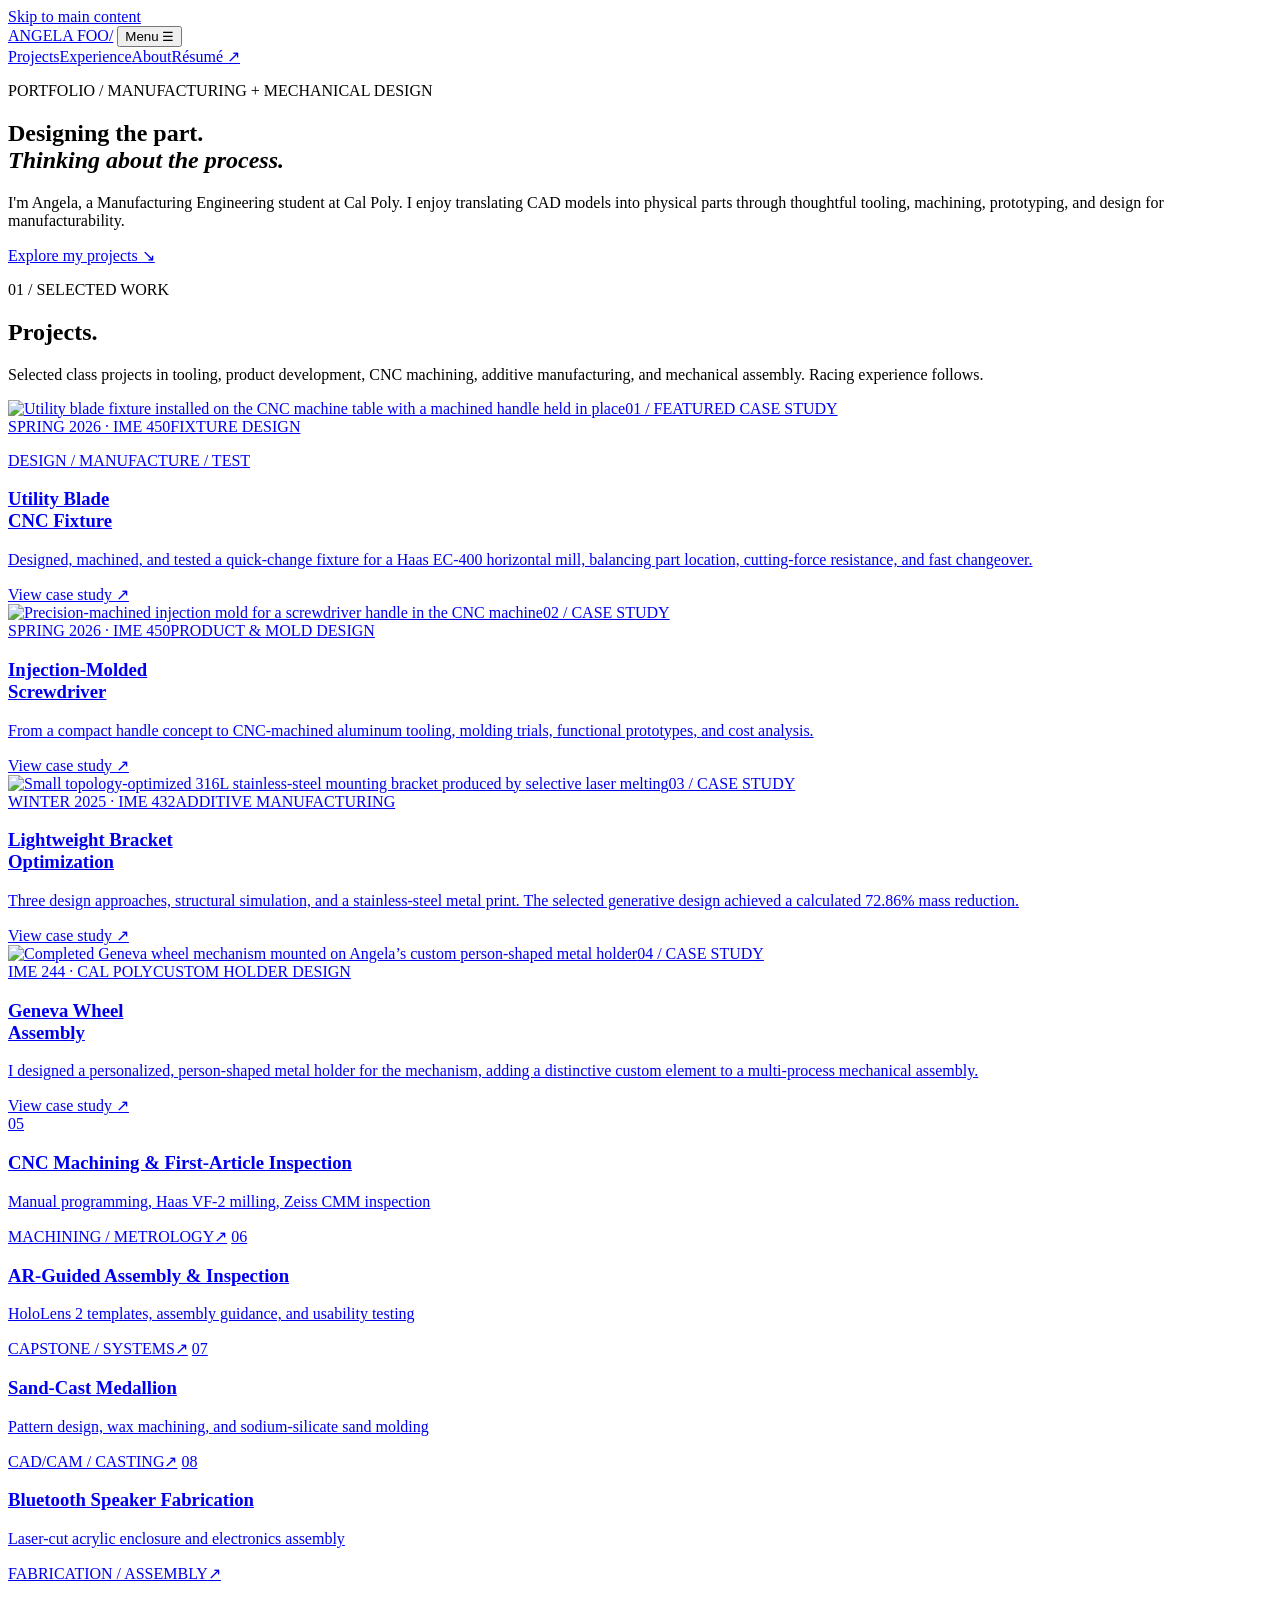
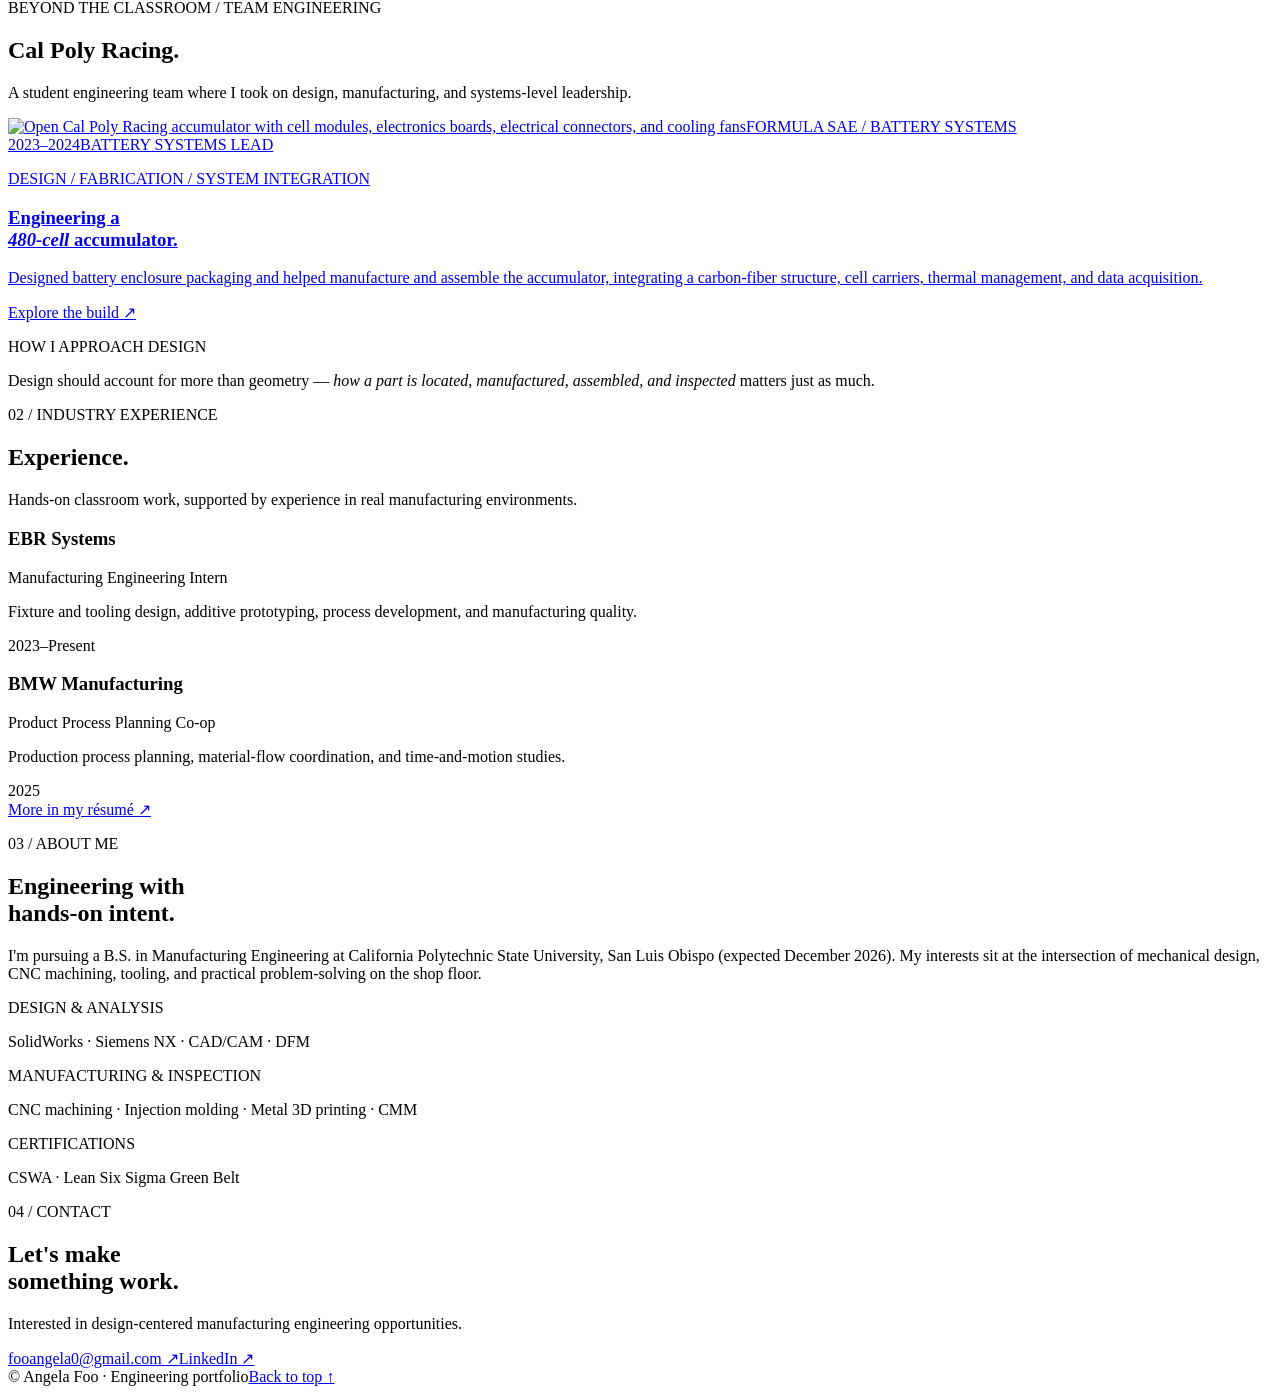
==== index.html @ 3e69c984 "Add files via upload" ====
<!doctype html>
<html lang="en">
<head>
  <meta charset="utf-8"><meta name="viewport" content="width=device-width,initial-scale=1">
  <meta name="theme-color" content="#fafaf8"><meta name="description" content="Angela Foo — manufacturing engineer with a focus on mechanical design, CNC machining, tooling, and design for manufacturability. Selected academic engineering projects.">
  <title>Angela Foo — Manufacturing & Design Engineering</title>
  <link rel="stylesheet" href="styles.css"><script src="script.js" defer></script>
</head>
<body id="top">
<a class="skip-link" href="#main">Skip to main content</a>
<header class="site-header"><div class="shell navigation">
  <a class="logo" href="index.html">ANGELA FOO<span class="logo-mark">/</span></a>
  <button class="menu-toggle" type="button" aria-controls="site-nav" aria-expanded="false">Menu <span aria-hidden="true">☰</span></button>
  <nav class="site-nav" id="site-nav" aria-label="Main navigation"><a href="#projects">Projects</a><a href="#experience">Experience</a><a href="#about">About</a><a class="nav-resume" href="assets/Angela_Foo_Resume.pdf" target="_blank" rel="noopener">Résumé <span aria-hidden="true">↗</span></a></nav>
</div></header>
<main id="main">
<section class="hero shell">
 <p class="eyebrow"><span class="eyebrow-line"></span> PORTFOLIO / MANUFACTURING + MECHANICAL DESIGN</p>
 <h1>Designing the part.<br><em>Thinking about the process.</em></h1>
 <div class="hero-bottom"><p>I'm Angela, a Manufacturing Engineering student at Cal Poly. I enjoy translating CAD models into physical parts through thoughtful tooling, machining, prototyping, and design for manufacturability.</p><a class="text-link" href="#projects">Explore my projects <span aria-hidden="true">↘</span></a></div>
</section>
<section class="projects-section" id="projects">
 <div class="shell">
  <div class="section-bar"><div><p class="eyebrow">01 / SELECTED WORK</p><h2>Projects<span class="accent-dot">.</span></h2></div><p class="section-subtitle">Selected class projects in tooling, product development, CNC machining, additive manufacturing, and mechanical assembly. Racing experience follows.</p></div>
  <a class="featured-project" href="fixture.html" aria-label="Read case study: Utility Blade CNC Fixture">
   <div class="featured-media"><img class="fixture-cover-photo" src="assets/fixture-cnc-machine.webp" alt="Utility blade fixture installed on the CNC machine table with a machined handle held in place" fetchpriority="high"><span class="photo-stamp">01 / FEATURED CASE STUDY</span></div>
   <div class="featured-copy"><div class="featured-top"><span>SPRING 2026 · IME 450</span><span>FIXTURE DESIGN</span></div><div class="featured-main"><p class="label-small">DESIGN / MANUFACTURE / TEST</p><h3>Utility Blade<br>CNC Fixture</h3><p>Designed, machined, and tested a quick-change fixture for a Haas EC-400 horizontal mill, balancing part location, cutting-force resistance, and fast changeover.</p><span class="project-cta">View case study <span aria-hidden="true">↗</span></span></div></div>
  </a>
  <a class="second-feature" href="injection.html" aria-label="Read case study: Injection-Molded Screwdriver">
    <div class="second-feature-media"><img src="assets/mold-in-cnc.webp" alt="Precision-machined injection mold for a screwdriver handle in the CNC machine" loading="lazy"><span class="photo-stamp">02 / CASE STUDY</span></div>
    <div class="second-feature-copy"><div class="featured-top"><span>SPRING 2026 · IME 450</span><span>PRODUCT &amp; MOLD DESIGN</span></div><div><h3>Injection-Molded<br>Screwdriver</h3><p>From a compact handle concept to CNC-machined aluminum tooling, molding trials, functional prototypes, and cost analysis.</p><span class="project-cta">View case study <span aria-hidden="true">↗</span></span></div></div>
  </a>
  <a class="second-feature third-feature" href="bracket.html" aria-label="Read case study: Lightweight Metal Bracket Optimization">
    <div class="second-feature-media"><img src="assets/bracket-printed-bracket.webp" alt="Small topology-optimized 316L stainless-steel mounting bracket produced by selective laser melting" loading="lazy"><span class="photo-stamp">03 / CASE STUDY</span></div>
    <div class="second-feature-copy"><div class="featured-top"><span>WINTER 2025 · IME 432</span><span>ADDITIVE MANUFACTURING</span></div><div><h3>Lightweight Bracket<br>Optimization</h3><p>Three design approaches, structural simulation, and a stainless-steel metal print. The selected generative design achieved a calculated 72.86% mass reduction.</p><span class="project-cta">View case study <span aria-hidden="true">↗</span></span></div></div>
  </a>
  <a class="second-feature fourth-feature" href="geneva.html" aria-label="Read case study: Geneva Wheel Mechanical Assembly">
    <div class="second-feature-media"><img src="assets/geneva-assembled.webp" alt="Completed Geneva wheel mechanism mounted on Angela’s custom person-shaped metal holder" loading="lazy"><span class="photo-stamp">04 / CASE STUDY</span></div>
    <div class="second-feature-copy"><div class="featured-top"><span>IME 244 · CAL POLY</span><span>CUSTOM HOLDER DESIGN</span></div><div><h3>Geneva Wheel<br>Assembly</h3><p>I designed a personalized, person-shaped metal holder for the mechanism, adding a distinctive custom element to a multi-process mechanical assembly.</p><span class="project-cta">View case study <span aria-hidden="true">↗</span></span></div></div>
  </a>
  <div class="projects-list" aria-label="Additional academic projects">
   <a class="project-row" href="project.html?project=cnc-metrology"><span class="project-number">05</span><div class="project-row-title"><h3>CNC Machining & First-Article Inspection</h3><p>Manual programming, Haas VF-2 milling, Zeiss CMM inspection</p></div><span class="project-category">MACHINING / METROLOGY</span><span class="row-arrow" aria-hidden="true">↗</span></a>
   <a class="project-row" href="project.html?project=ar-capstone"><span class="project-number">06</span><div class="project-row-title"><h3>AR-Guided Assembly & Inspection</h3><p>HoloLens 2 templates, assembly guidance, and usability testing</p></div><span class="project-category">CAPSTONE / SYSTEMS</span><span class="row-arrow" aria-hidden="true">↗</span></a>
   <a class="project-row" href="project.html?project=sand-casting"><span class="project-number">07</span><div class="project-row-title"><h3>Sand-Cast Medallion</h3><p>Pattern design, wax machining, and sodium-silicate sand molding</p></div><span class="project-category">CAD/CAM / CASTING</span><span class="row-arrow" aria-hidden="true">↗</span></a>
   <a class="project-row" href="project.html?project=bluetooth-speaker"><span class="project-number">08</span><div class="project-row-title"><h3>Bluetooth Speaker Fabrication</h3><p>Laser-cut acrylic enclosure and electronics assembly</p></div><span class="project-category">FABRICATION / ASSEMBLY</span><span class="row-arrow" aria-hidden="true">↗</span></a>
  </div>
 </div>
</section>
<section class="racing-feature" id="racing" aria-labelledby="racing-feature-heading">
 <div class="shell">
  <div class="section-bar racing-feature-bar"><div><p class="eyebrow">BEYOND THE CLASSROOM / TEAM ENGINEERING</p><h2 id="racing-feature-heading">Cal Poly Racing<span class="accent-dot">.</span></h2></div><p class="section-subtitle">A student engineering team where I took on design, manufacturing, and systems-level leadership.</p></div>
  <a class="racing-feature-link" href="racing.html" aria-label="Read about Cal Poly Racing battery systems engineering">
   <div class="racing-feature-media"><img src="assets/racing-accumulator-overview.webp" alt="Open Cal Poly Racing accumulator with cell modules, electronics boards, electrical connectors, and cooling fans" loading="lazy"><span class="photo-stamp">FORMULA SAE / BATTERY SYSTEMS</span></div>
   <div class="racing-feature-copy"><div class="featured-top"><span>2023–2024</span><span>BATTERY SYSTEMS LEAD</span></div><div><p class="label-small">DESIGN / FABRICATION / SYSTEM INTEGRATION</p><h3>Engineering a<br><em>480-cell</em> accumulator.</h3><p>Designed battery enclosure packaging and helped manufacture and assemble the accumulator, integrating a carbon-fiber structure, cell carriers, thermal management, and data acquisition.</p><span class="project-cta">Explore the build <span aria-hidden="true">↗</span></span></div></div>
  </a>
 </div>
</section>
<section class="process-band"><div class="shell process-band-inner"><p class="eyebrow">HOW I APPROACH DESIGN</p><p>Design should account for more than geometry — <em>how a part is located, manufactured, assembled, and inspected</em> matters just as much.</p></div></section>
<section class="experience-section shell" id="experience">
 <div class="section-bar"><div><p class="eyebrow">02 / INDUSTRY EXPERIENCE</p><h2>Experience<span class="accent-dot">.</span></h2></div><p class="section-subtitle">Hands-on classroom work, supported by experience in real manufacturing environments.</p></div>
 <div class="experience-rows"><div class="experience-row"><div><h3>EBR Systems</h3><span>Manufacturing Engineering Intern</span></div><p>Fixture and tooling design, additive prototyping, process development, and manufacturing quality.</p><span class="experience-date">2023–Present</span></div><div class="experience-row"><div><h3>BMW Manufacturing</h3><span>Product Process Planning Co-op</span></div><p>Production process planning, material-flow coordination, and time-and-motion studies.</p><span class="experience-date">2025</span></div></div>
 <a href="assets/Angela_Foo_Resume.pdf" target="_blank" rel="noopener" class="text-link smaller">More in my résumé <span aria-hidden="true">↗</span></a>
</section>
<section class="about-section" id="about"><div class="shell about-grid"><div><p class="eyebrow">03 / ABOUT ME</p><h2>Engineering with<br>hands-on intent<span class="accent-dot">.</span></h2></div><div class="about-copy"><p>I'm pursuing a B.S. in Manufacturing Engineering at California Polytechnic State University, San Luis Obispo (expected December 2026). My interests sit at the intersection of mechanical design, CNC machining, tooling, and practical problem-solving on the shop floor.</p><div class="about-meta"><div><span>DESIGN & ANALYSIS</span><p>SolidWorks · Siemens NX · CAD/CAM · DFM</p></div><div><span>MANUFACTURING & INSPECTION</span><p>CNC machining · Injection molding · Metal 3D printing · CMM</p></div><div><span>CERTIFICATIONS</span><p>CSWA · Lean Six Sigma Green Belt</p></div></div></div></div></section>
<section class="contact-section shell" id="contact"><p class="eyebrow">04 / CONTACT</p><div class="contact-layout"><h2>Let's make<br>something work.</h2><div><p>Interested in design-centered manufacturing engineering opportunities.</p><a href="mailto:fooangela0@gmail.com" class="contact-link">fooangela0@gmail.com <span>↗</span></a><a href="https://www.linkedin.com/in/angiefoo/" target="_blank" rel="noopener noreferrer" class="social-link">LinkedIn ↗</a></div></div></section>
</main>
<footer class="site-footer"><div class="shell footer-flex"><span>© Angela Foo · Engineering portfolio</span><a href="#top">Back to top ↑</a></div></footer>
</body></html>
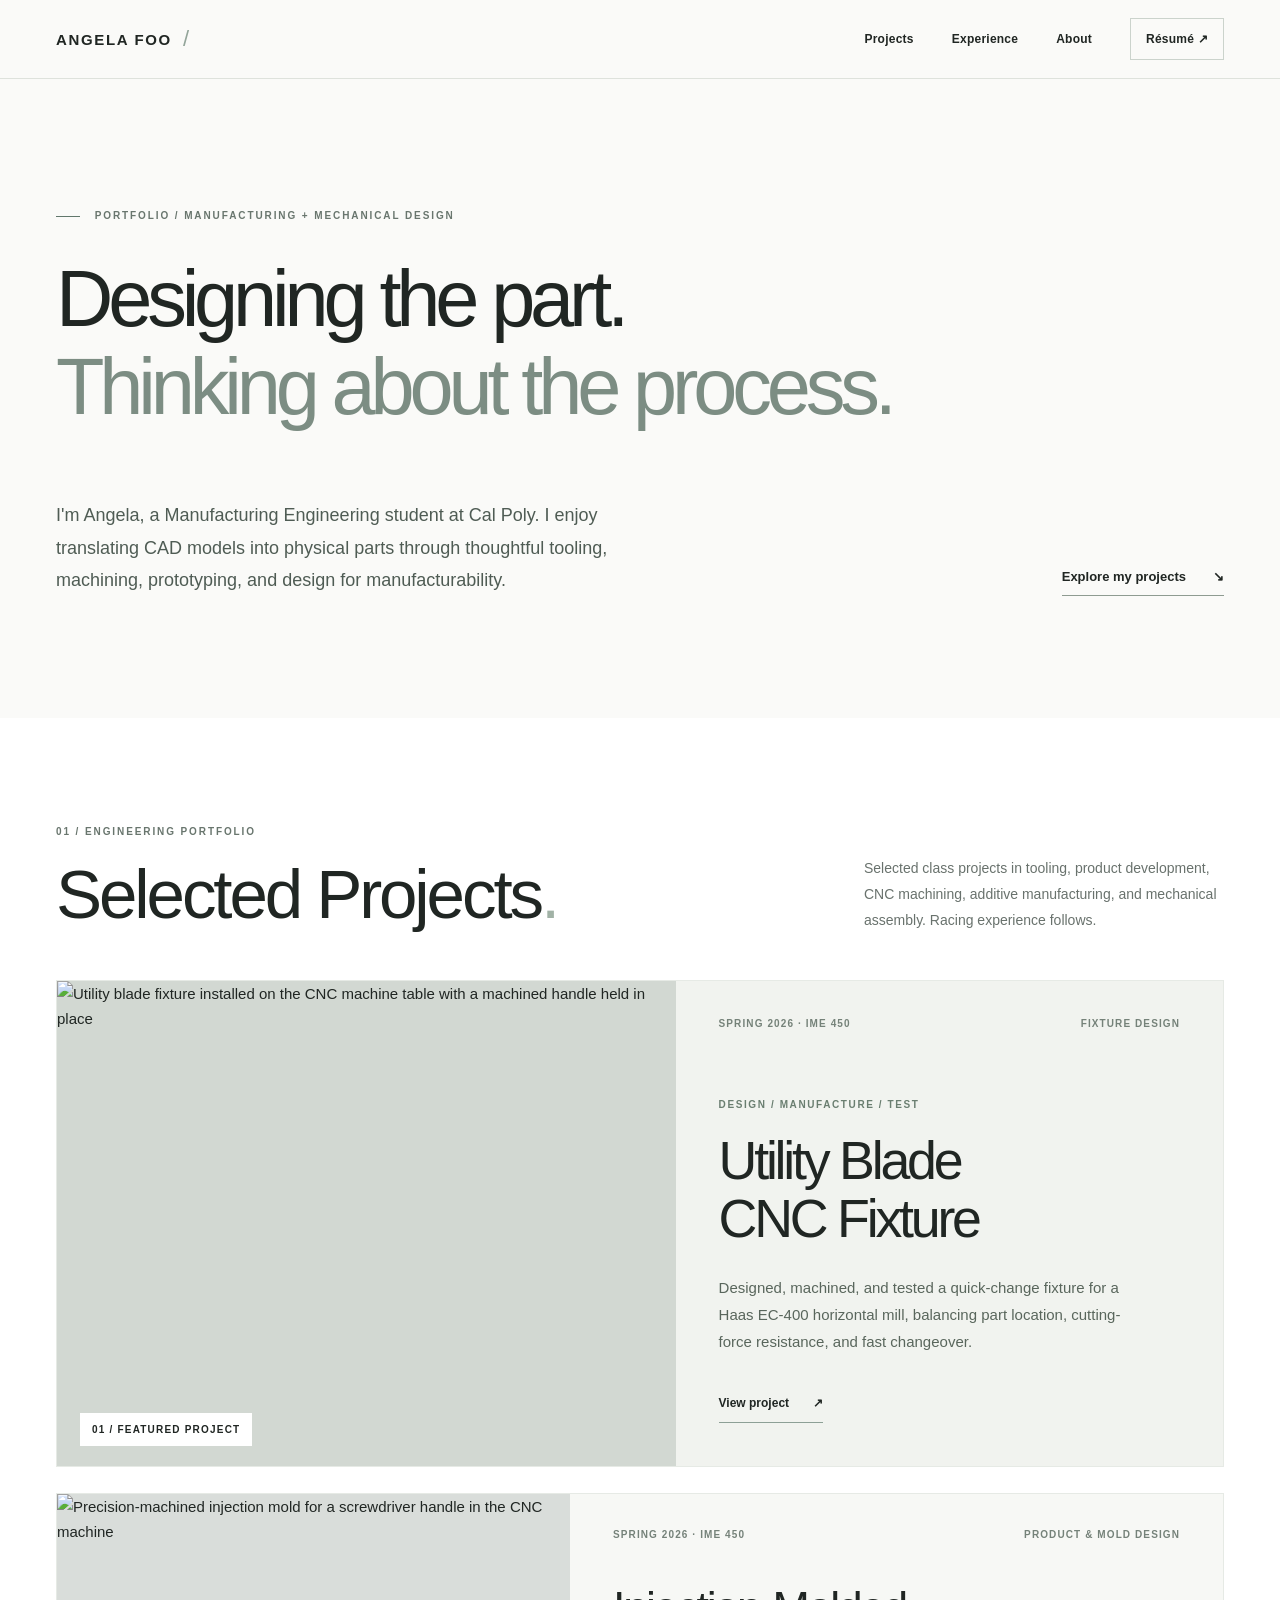
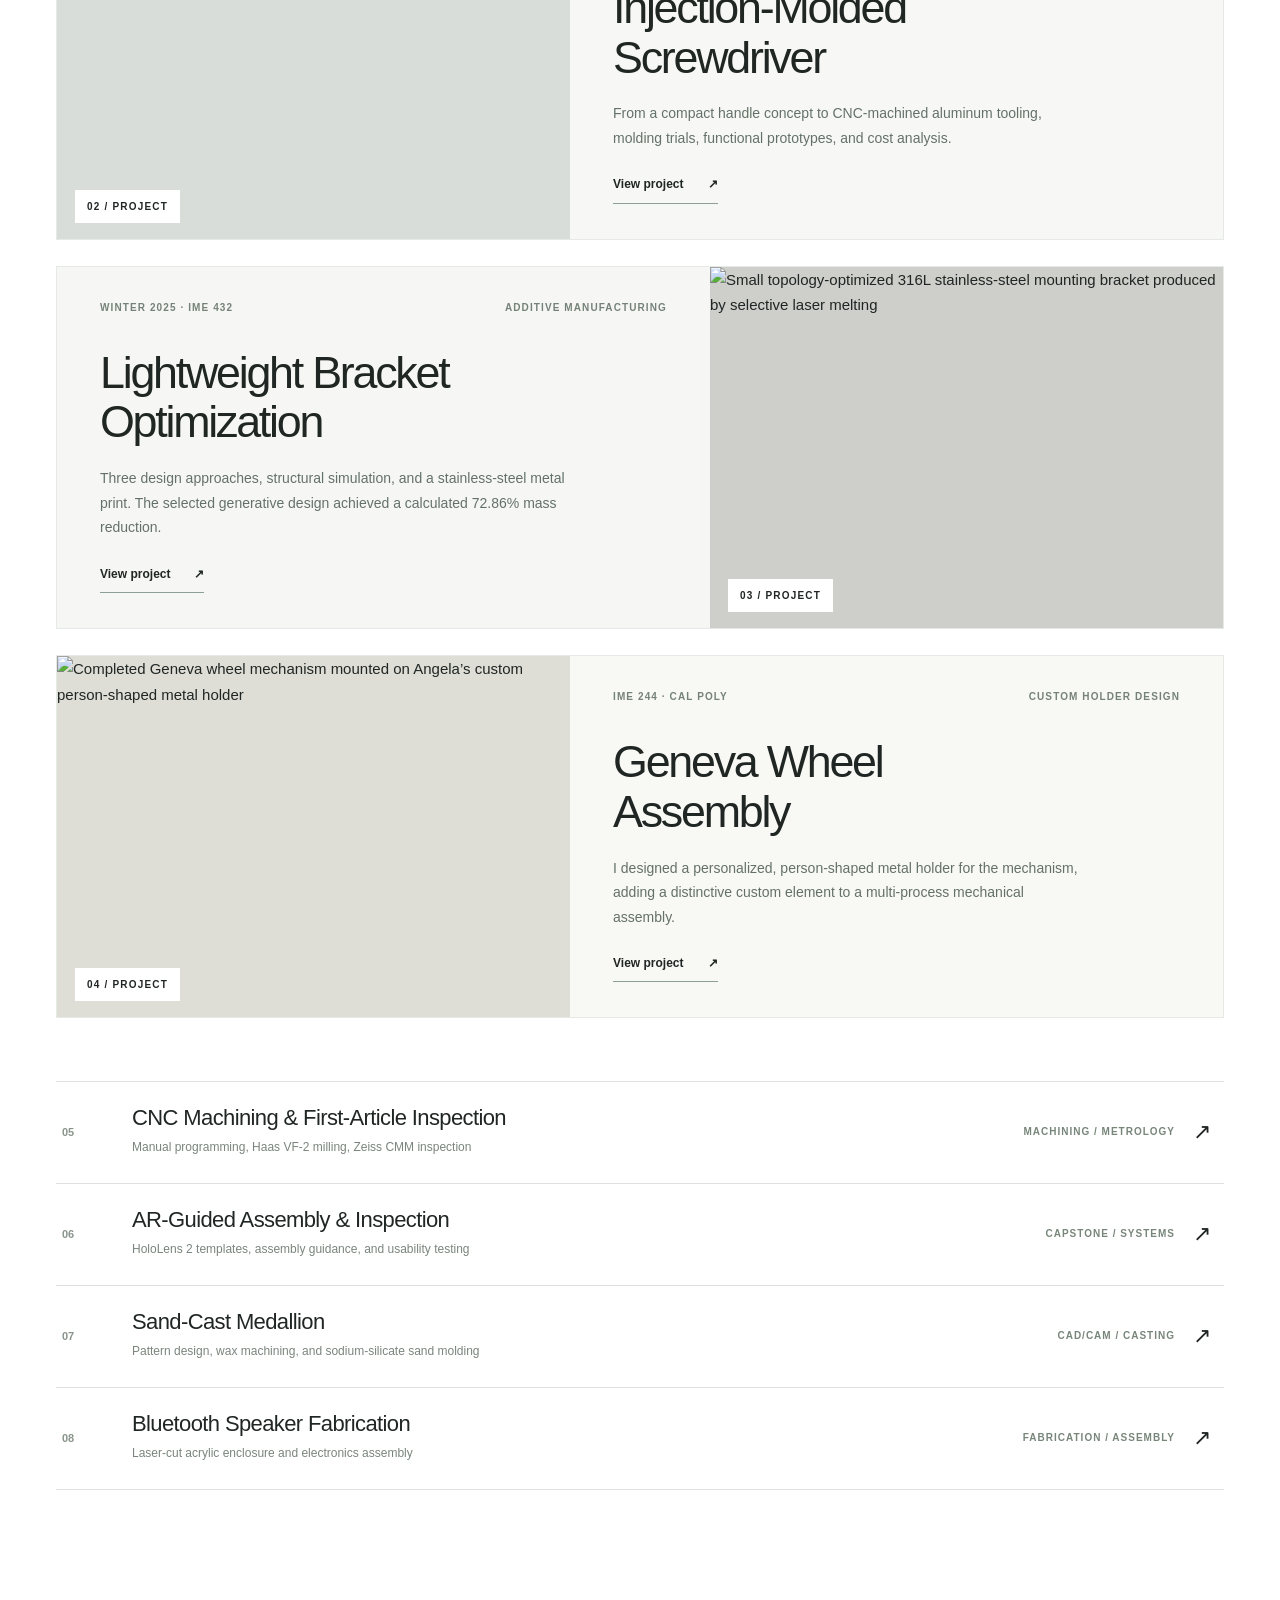
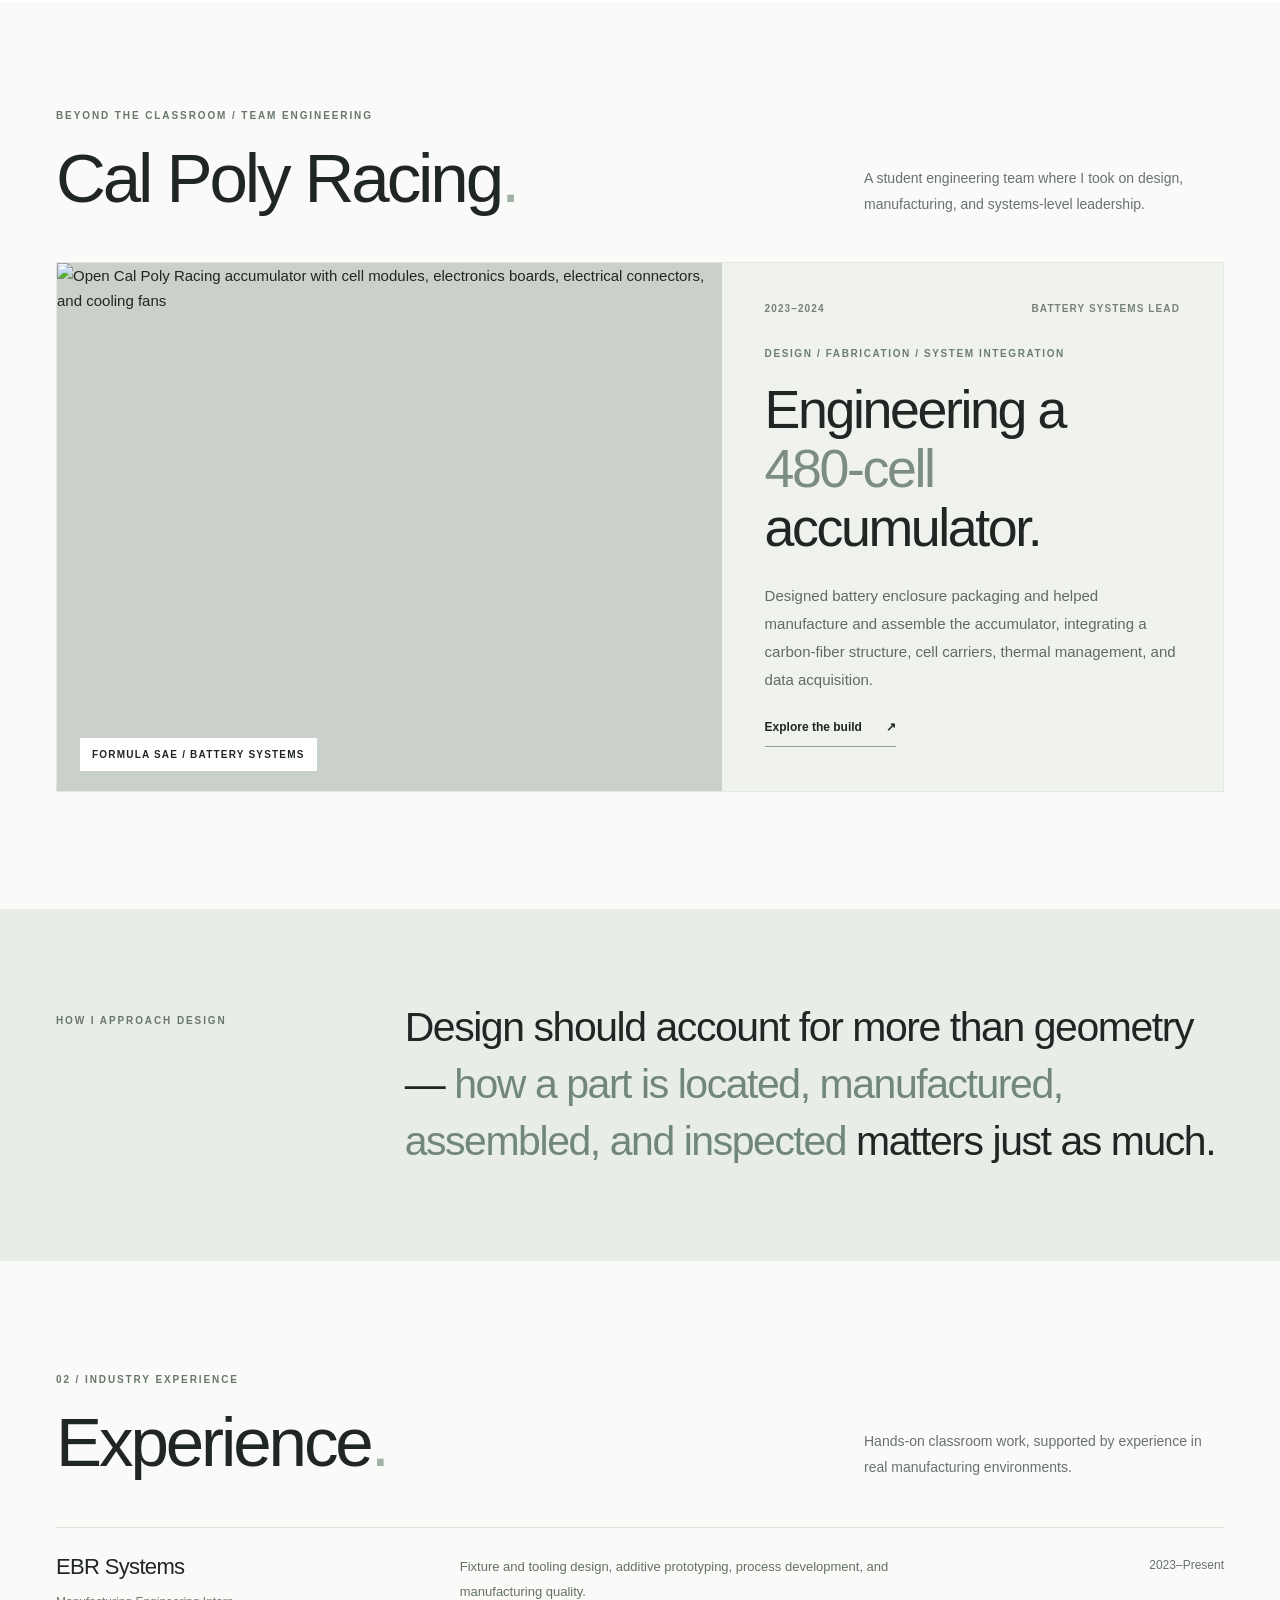
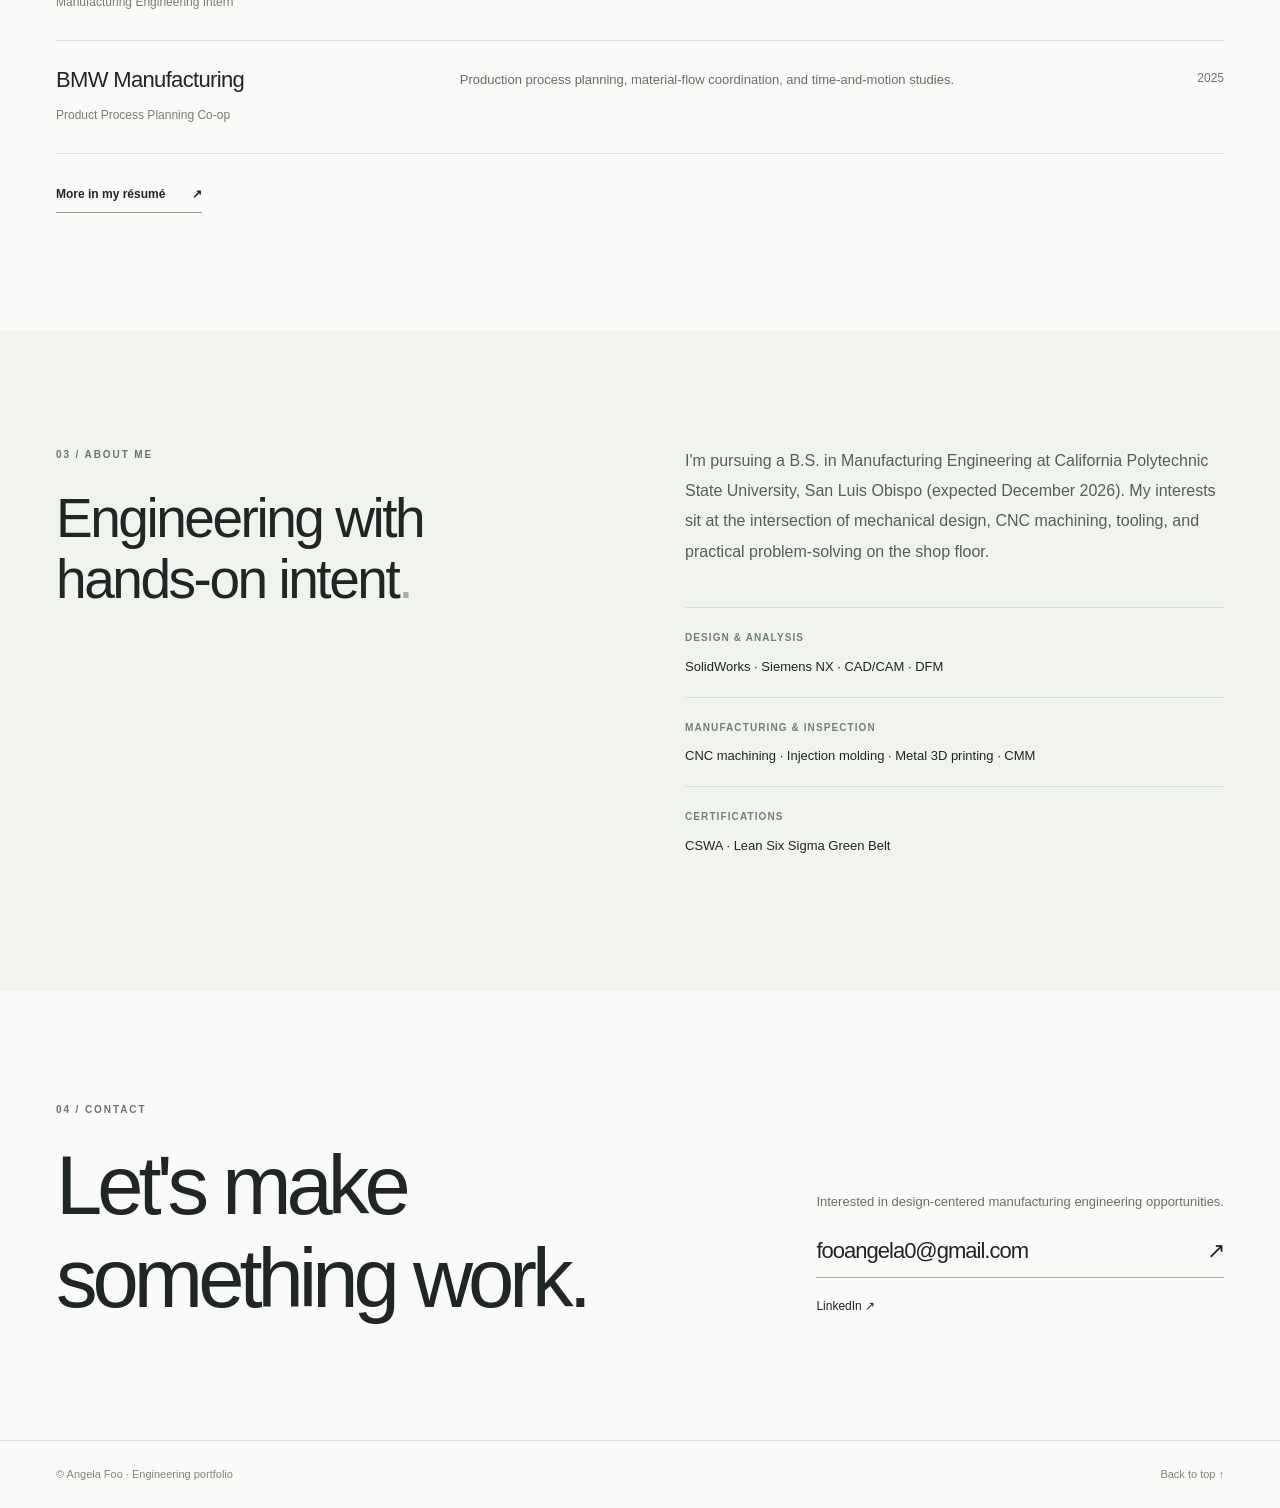
==== commit 25e24c45: "Add files via upload" ====
--- a/index.html
+++ b/index.html
@@ -21,22 +21,22 @@
 </section>
 <section class="projects-section" id="projects">
  <div class="shell">
-  <div class="section-bar"><div><p class="eyebrow">01 / SELECTED WORK</p><h2>Projects<span class="accent-dot">.</span></h2></div><p class="section-subtitle">Selected class projects in tooling, product development, CNC machining, additive manufacturing, and mechanical assembly. Racing experience follows.</p></div>
-  <a class="featured-project" href="fixture.html" aria-label="Read case study: Utility Blade CNC Fixture">
-   <div class="featured-media"><img class="fixture-cover-photo" src="assets/fixture-cnc-machine.webp" alt="Utility blade fixture installed on the CNC machine table with a machined handle held in place" fetchpriority="high"><span class="photo-stamp">01 / FEATURED CASE STUDY</span></div>
-   <div class="featured-copy"><div class="featured-top"><span>SPRING 2026 · IME 450</span><span>FIXTURE DESIGN</span></div><div class="featured-main"><p class="label-small">DESIGN / MANUFACTURE / TEST</p><h3>Utility Blade<br>CNC Fixture</h3><p>Designed, machined, and tested a quick-change fixture for a Haas EC-400 horizontal mill, balancing part location, cutting-force resistance, and fast changeover.</p><span class="project-cta">View case study <span aria-hidden="true">↗</span></span></div></div>
+  <div class="section-bar"><div><p class="eyebrow">01 / ENGINEERING PORTFOLIO</p><h2>Selected Projects<span class="accent-dot">.</span></h2></div><p class="section-subtitle">Selected class projects in tooling, product development, CNC machining, additive manufacturing, and mechanical assembly. Racing experience follows.</p></div>
+  <a class="featured-project" href="fixture.html" aria-label="View project: Utility Blade CNC Fixture">
+   <div class="featured-media"><img class="fixture-cover-photo" src="assets/fixture-cnc-machine.webp" alt="Utility blade fixture installed on the CNC machine table with a machined handle held in place" fetchpriority="high"><span class="photo-stamp">01 / FEATURED PROJECT</span></div>
+   <div class="featured-copy"><div class="featured-top"><span>SPRING 2026 · IME 450</span><span>FIXTURE DESIGN</span></div><div class="featured-main"><p class="label-small">DESIGN / MANUFACTURE / TEST</p><h3>Utility Blade<br>CNC Fixture</h3><p>Designed, machined, and tested a quick-change fixture for a Haas EC-400 horizontal mill, balancing part location, cutting-force resistance, and fast changeover.</p><span class="project-cta">View project <span aria-hidden="true">↗</span></span></div></div>
   </a>
-  <a class="second-feature" href="injection.html" aria-label="Read case study: Injection-Molded Screwdriver">
-    <div class="second-feature-media"><img src="assets/mold-in-cnc.webp" alt="Precision-machined injection mold for a screwdriver handle in the CNC machine" loading="lazy"><span class="photo-stamp">02 / CASE STUDY</span></div>
-    <div class="second-feature-copy"><div class="featured-top"><span>SPRING 2026 · IME 450</span><span>PRODUCT &amp; MOLD DESIGN</span></div><div><h3>Injection-Molded<br>Screwdriver</h3><p>From a compact handle concept to CNC-machined aluminum tooling, molding trials, functional prototypes, and cost analysis.</p><span class="project-cta">View case study <span aria-hidden="true">↗</span></span></div></div>
+  <a class="second-feature" href="injection.html" aria-label="View project: Injection-Molded Screwdriver">
+    <div class="second-feature-media"><img src="assets/mold-in-cnc.webp" alt="Precision-machined injection mold for a screwdriver handle in the CNC machine" loading="lazy"><span class="photo-stamp">02 / PROJECT</span></div>
+    <div class="second-feature-copy"><div class="featured-top"><span>SPRING 2026 · IME 450</span><span>PRODUCT &amp; MOLD DESIGN</span></div><div><h3>Injection-Molded<br>Screwdriver</h3><p>From a compact handle concept to CNC-machined aluminum tooling, molding trials, functional prototypes, and cost analysis.</p><span class="project-cta">View project <span aria-hidden="true">↗</span></span></div></div>
   </a>
-  <a class="second-feature third-feature" href="bracket.html" aria-label="Read case study: Lightweight Metal Bracket Optimization">
-    <div class="second-feature-media"><img src="assets/bracket-printed-bracket.webp" alt="Small topology-optimized 316L stainless-steel mounting bracket produced by selective laser melting" loading="lazy"><span class="photo-stamp">03 / CASE STUDY</span></div>
-    <div class="second-feature-copy"><div class="featured-top"><span>WINTER 2025 · IME 432</span><span>ADDITIVE MANUFACTURING</span></div><div><h3>Lightweight Bracket<br>Optimization</h3><p>Three design approaches, structural simulation, and a stainless-steel metal print. The selected generative design achieved a calculated 72.86% mass reduction.</p><span class="project-cta">View case study <span aria-hidden="true">↗</span></span></div></div>
+  <a class="second-feature third-feature" href="bracket.html" aria-label="View project: Lightweight Metal Bracket Optimization">
+    <div class="second-feature-media"><img src="assets/bracket-printed-bracket.webp" alt="Small topology-optimized 316L stainless-steel mounting bracket produced by selective laser melting" loading="lazy"><span class="photo-stamp">03 / PROJECT</span></div>
+    <div class="second-feature-copy"><div class="featured-top"><span>WINTER 2025 · IME 432</span><span>ADDITIVE MANUFACTURING</span></div><div><h3>Lightweight Bracket<br>Optimization</h3><p>Three design approaches, structural simulation, and a stainless-steel metal print. The selected generative design achieved a calculated 72.86% mass reduction.</p><span class="project-cta">View project <span aria-hidden="true">↗</span></span></div></div>
   </a>
-  <a class="second-feature fourth-feature" href="geneva.html" aria-label="Read case study: Geneva Wheel Mechanical Assembly">
-    <div class="second-feature-media"><img src="assets/geneva-assembled.webp" alt="Completed Geneva wheel mechanism mounted on Angela’s custom person-shaped metal holder" loading="lazy"><span class="photo-stamp">04 / CASE STUDY</span></div>
-    <div class="second-feature-copy"><div class="featured-top"><span>IME 244 · CAL POLY</span><span>CUSTOM HOLDER DESIGN</span></div><div><h3>Geneva Wheel<br>Assembly</h3><p>I designed a personalized, person-shaped metal holder for the mechanism, adding a distinctive custom element to a multi-process mechanical assembly.</p><span class="project-cta">View case study <span aria-hidden="true">↗</span></span></div></div>
+  <a class="second-feature fourth-feature" href="geneva.html" aria-label="View project: Geneva Wheel Mechanical Assembly">
+    <div class="second-feature-media"><img src="assets/geneva-assembled.webp" alt="Completed Geneva wheel mechanism mounted on Angela’s custom person-shaped metal holder" loading="lazy"><span class="photo-stamp">04 / PROJECT</span></div>
+    <div class="second-feature-copy"><div class="featured-top"><span>IME 244 · CAL POLY</span><span>CUSTOM HOLDER DESIGN</span></div><div><h3>Geneva Wheel<br>Assembly</h3><p>I designed a personalized, person-shaped metal holder for the mechanism, adding a distinctive custom element to a multi-process mechanical assembly.</p><span class="project-cta">View project <span aria-hidden="true">↗</span></span></div></div>
   </a>
   <div class="projects-list" aria-label="Additional academic projects">
    <a class="project-row" href="project.html?project=cnc-metrology"><span class="project-number">05</span><div class="project-row-title"><h3>CNC Machining & First-Article Inspection</h3><p>Manual programming, Haas VF-2 milling, Zeiss CMM inspection</p></div><span class="project-category">MACHINING / METROLOGY</span><span class="row-arrow" aria-hidden="true">↗</span></a>
--- a/styles.css
+++ b/styles.css
@@ -0,0 +1,249 @@
+:root{--bg:#fafaf8;--white:#fff;--ink:#202623;--muted:#69726d;--line:#dee2dc;--accent:#61776c;--soft:#eef1ec;--display:-apple-system,BlinkMacSystemFont,"Helvetica Neue",Helvetica,Arial,sans-serif}
+*,*::before,*::after{box-sizing:border-box}
+html{scroll-behavior:smooth;scroll-padding-top:96px}
+body{margin:0;background:var(--bg);color:var(--ink);font-family:var(--display);font-size:15px;line-height:1.7;-webkit-font-smoothing:antialiased}
+img{display:block;max-width:100%}a{text-decoration:none;color:inherit}button{font:inherit;cursor:pointer}h1,h2,h3,p,figure{margin:0}h1,h2,h3{font-weight:500;line-height:1.12;letter-spacing:-.045em}h2{font-size:clamp(39px,4vw,59px)}h3{font-size:26px}em{font-style:normal;color:#7c8d83}
+:focus-visible{outline:2px solid var(--accent);outline-offset:4px}::selection{background:#d8e2db}
+.shell{width:min(1200px,calc(100% - 112px));margin:0 auto}.skip-link{position:fixed;top:-100px;left:12px;background:white;padding:12px;z-index:999}.skip-link:focus{top:12px}
+.site-header{position:sticky;top:0;z-index:100;background:rgba(250,250,248,.97);backdrop-filter:blur(12px);border-bottom:1px solid var(--line)}
+.navigation{height:78px;display:flex;align-items:center;justify-content:space-between}.logo{font-size:15px;font-weight:700;letter-spacing:.11em}.logo-mark{display:inline-block;margin-left:11px;color:#93a59a;font-size:22px;vertical-align:-1px;font-weight:400}.site-nav{display:flex;align-items:center;gap:38px;font-size:12px;font-weight:600;letter-spacing:.02em}.site-nav a:hover,.footer-flex a:hover{color:var(--accent)}.site-nav .nav-resume{border:1px solid #cbd3cc;padding:10px 15px}.site-nav .nav-resume:hover{background:#eff2ee}.menu-toggle{display:none}
+.eyebrow{font-size:10px;font-weight:700;letter-spacing:.19em;text-transform:uppercase;color:#69766e}.eyebrow-line{display:inline-block;width:24px;height:1px;background:var(--accent);vertical-align:middle;margin-right:10px}.accent-dot{color:#a1b2a6}
+.hero{padding-top:128px;padding-bottom:122px}.hero h1{font-size:clamp(60px,6.2vw,102px);letter-spacing:-.065em;line-height:1.11;margin:31px 0 68px;max-width:1140px}.hero-bottom{display:flex;justify-content:space-between;align-items:flex-end;gap:60px}.hero-bottom p{font-size:18px;line-height:1.8;max-width:610px;color:#4f5c54}.text-link{display:inline-flex;align-items:center;justify-content:space-between;gap:27px;border-bottom:1px solid #8e9b91;padding-bottom:7px;white-space:nowrap;font-size:13px;font-weight:600;transition:color .2s,border .2s}.text-link:hover{color:var(--accent);border-color:var(--accent)}.text-link.smaller{font-size:12px}
+.projects-section{padding:105px 0 112px;background:#fff}.section-bar{display:flex;align-items:end;justify-content:space-between;gap:56px;margin-bottom:46px}.section-bar .eyebrow{margin-bottom:16px}.section-bar h2{font-size:clamp(48px,5.4vw,73px)}.section-subtitle{max-width:360px;font-size:14px;line-height:1.85;color:var(--muted)}
+.featured-project{display:grid;grid-template-columns:1.13fr 1fr;min-height:485px;background:#f1f3ef;border:1px solid #e6eae5;overflow:hidden}.featured-media{position:relative;overflow:hidden;min-height:485px;background:#d2d8d2}.featured-media img{width:100%;height:100%;object-fit:cover;object-position:center;transition:transform .5s}.featured-project:hover img{transform:scale(1.028)}.photo-stamp{position:absolute;left:23px;bottom:20px;background:#fff;padding:8px 12px;font-size:10px;font-weight:700;letter-spacing:.12em}.featured-copy{padding:34px 43px 43px;display:flex;flex-direction:column;justify-content:space-between}.featured-top{display:flex;justify-content:space-between;gap:15px;font-size:10px;letter-spacing:.11em;font-weight:700;color:#758279}.label-small{font-size:10px;letter-spacing:.16em;font-weight:700;color:#6a7e70;margin-bottom:18px}.featured-main h3{font-size:clamp(40px,4.2vw,63px);letter-spacing:-.06em;line-height:1.08;margin-bottom:27px}.featured-main>p:not(.label-small){max-width:410px;font-size:15px;line-height:1.8;color:#59665c}.project-cta{display:inline-flex;align-items:center;gap:24px;margin-top:38px;font-size:12px;font-weight:700;border-bottom:1px solid #8da096;padding-bottom:8px}
+.projects-list{margin-top:63px;border-top:1px solid var(--line)}.project-row{display:grid;grid-template-columns:52px 1fr 210px 25px;align-items:center;gap:18px;padding:24px 6px 26px;border-bottom:1px solid var(--line);transition:background .2s}.project-row:hover{background:#f7f8f5}.project-number{font-size:11px;color:#89948b;font-weight:600}.project-row-title h3{font-size:22px;letter-spacing:-.028em;font-weight:500;margin-bottom:6px}.project-row-title p{font-size:12px;color:#7a857d}.project-category{font-size:10px;letter-spacing:.1em;font-weight:700;color:#78867a;text-align:right}.row-arrow{font-size:22px;transition:transform .2s}.project-row:hover .row-arrow{transform:translate(3px,-3px)}
+.process-band{padding:90px 0;background:#e8ede8}.process-band-inner{display:grid;grid-template-columns:26% 1fr;gap:45px;align-items:start}.process-band .eyebrow{padding-top:13px}.process-band-inner>p:last-child{font-size:clamp(24px,3.2vw,43px);line-height:1.4;letter-spacing:-.035em;font-weight:400;max-width:920px}.process-band-inner em{color:#71877a}
+.experience-section{padding:110px 0 118px}.experience-rows{border-top:1px solid var(--line);margin-bottom:26px}.experience-row{display:grid;grid-template-columns:32% 1fr 100px;align-items:start;gap:30px;padding:27px 0;border-bottom:1px solid var(--line)}.experience-row h3{font-size:22px;letter-spacing:-.03em;margin-bottom:8px}.experience-row div span{font-size:12px;color:#738075}.experience-row>p{color:#637067;font-size:13px;line-height:1.9;max-width:510px}.experience-date{text-align:right;font-size:12px;color:var(--muted);white-space:nowrap}
+.about-section{padding:115px 0;background:#f1f3ef}.about-grid{display:grid;grid-template-columns:1fr 1fr;gap:90px}.about-grid .eyebrow{margin-bottom:25px}.about-grid h2{font-size:clamp(40px,4.3vw,63px)}.about-copy>p{font-size:16px;line-height:1.9;color:#536157}.about-meta{margin-top:40px}.about-meta>div{border-top:1px solid #d6ddd6;padding:15px 0 19px}.about-meta span{font-size:10px;font-weight:700;letter-spacing:.11em;color:#708176}.about-meta p{font-size:13px;margin-top:7px}
+.contact-section{padding:110px 0 115px}.contact-layout{display:flex;align-items:end;justify-content:space-between;gap:70px;margin-top:21px}.contact-layout h2{font-size:clamp(52px,6.5vw,91px);letter-spacing:-.06em}.contact-layout>div{min-width:345px;padding-bottom:8px}.contact-layout>div>p{color:#647167;font-size:13px;margin-bottom:18px}.contact-link{display:flex;justify-content:space-between;gap:20px;font-size:22px;letter-spacing:-.045em;border-bottom:1px solid #aab6ac;padding-bottom:8px}.social-link{font-size:12px;display:inline-block;margin-top:18px}.site-footer{border-top:1px solid var(--line);padding:24px 0}.footer-flex{display:flex;align-items:center;justify-content:space-between;gap:30px;font-size:11px;color:#7c877e}
+/* The project case study */
+.case-intro{padding:75px 0 75px}.back-to{display:inline-block;font-size:11px;font-weight:700;letter-spacing:.1em;color:#6c7c70;margin-bottom:65px}.back-to:hover{color:var(--ink)}.case-intro .eyebrow{margin-bottom:28px}.case-intro h1{font-size:clamp(62px,7.5vw,110px);letter-spacing:-.065em}.case-lede{max-width:680px;color:#56645a;font-size:20px;line-height:1.65;margin-top:26px}.case-hero-image img{width:100%;height:auto;aspect-ratio:2.46;object-fit:cover;background:#ddd}.caption,figcaption{font-size:11px;line-height:1.65;color:#7a887c;padding-top:12px}.case-meta{display:grid;grid-template-columns:repeat(4,1fr);gap:25px;border-bottom:1px solid var(--line);padding:47px 0 48px}.case-meta span{display:block;font-size:10px;letter-spacing:.11em;font-weight:700;color:#8a958b;margin-bottom:13px}.case-meta strong{display:block;font-size:13px;line-height:1.6;font-weight:600}
+.case-body{display:grid;grid-template-columns:33% 1fr;gap:70px;padding:114px 0}.case-aside>p{font-size:10px;letter-spacing:.14em;color:#7d8a80;font-weight:700;margin-bottom:18px}.case-aside h2{font-size:clamp(38px,3.8vw,56px)}.case-text{max-width:730px}.case-text p{font-size:15px;color:#657168;line-height:1.95;margin-bottom:20px}.case-text p:last-child{margin-bottom:0}.case-text strong{font-weight:600;color:var(--ink)}.case-text .lead-paragraph{font-size:20px;color:#333f36;line-height:1.75;letter-spacing:-.01em}
+.constraints-section{background:#f0f2ee;padding:100px 0 95px}.section-bar.narrow{margin-bottom:34px}.section-bar.narrow h2{font-size:clamp(37px,4.3vw,58px)}.constraints-grid{border-top:1px solid #d3dad3;display:grid;grid-template-columns:repeat(4,1fr)}.constraint{padding:30px 22px 15px;border-right:1px solid #d3dad3;min-height:182px}.constraint:first-child{padding-left:0}.constraint:last-child{border-right:0}.constraint span{font-size:10px;font-weight:700;letter-spacing:.11em;color:#839087}.constraint strong{font-size:clamp(24px,2.3vw,36px);display:block;font-weight:500;letter-spacing:-.04em;margin:20px 0 8px;line-height:1.25}.constraint:last-child strong{font-size:22px;letter-spacing:-.035em}.constraint p,.constraints-note{font-size:12px;color:#68786d;line-height:1.7}.constraints-note{margin-top:28px;max-width:780px}
+.case-process{padding:118px 0}.case-process-grid{display:grid;grid-template-columns:1fr .96fr;gap:60px;align-items:start}.case-process h2{margin:22px 0 42px}.process-steps{border-top:1px solid var(--line)}.process-steps>div{display:grid;grid-template-columns:42px 1fr;gap:16px;padding:19px 0;border-bottom:1px solid var(--line)}.process-steps>div>span{font-size:11px;font-weight:700;color:#88998d}.process-steps p{font-size:14px;line-height:1.8;color:#657168}.process-steps strong{color:var(--ink)}.cad-figure img{width:100%;aspect-ratio:1.03;object-fit:cover;background:#dce0de}.cad-figure a img,.image-story a img{transition:opacity .2s}.cad-figure a:hover img,.image-story a:hover img{opacity:.92}
+.image-story{padding:103px 0;background:#ecefea}.image-story-grid{display:grid;grid-template-columns:1fr 1fr;gap:95px;align-items:center}.image-story-grid figure{max-width:480px;margin:0 auto}.image-story-grid img{width:100%;max-height:680px;aspect-ratio:4/5;object-fit:cover;object-position:center 62%;background:#d7ddd7}.image-story-copy h2{font-size:clamp(40px,4.6vw,66px);margin:22px 0 34px}.image-story-copy>p:not(.eyebrow){max-width:450px;color:#627066;font-size:15px;line-height:1.9;margin-bottom:18px}.image-story-copy .text-link{margin-top:35px}
+.case-conclusion{display:grid;grid-template-columns:33% 1fr;gap:70px;padding:114px 0 128px}.fineprint{font-size:12px!important;color:#859087!important;margin-top:30px!important}.next-case{background:#f0f2ee;border-top:1px solid #e1e6df}.next-case>.shell{padding:58px 0;display:flex;justify-content:space-between;align-items:center;gap:40px}.next-case span{font-size:10px;font-weight:700;letter-spacing:.12em;color:#87968a}.next-case h2{font-size:clamp(23px,3vw,35px);margin-top:8px}
+/* Supporting academic project template */
+.generic-project{padding-top:75px}.generic-project .eyebrow{margin-bottom:24px}.generic-title{font-size:clamp(54px,6.2vw,89px);max-width:1030px;margin-bottom:20px}.generic-intro{font-size:20px;color:#5d6b61;max-width:790px;line-height:1.75;margin-bottom:60px}.unfilled-media{min-height:375px;padding:44px;display:flex;justify-content:space-between;align-items:end;gap:30px;background:#e9ede8;border:1px solid #dce3dc;position:relative;overflow:hidden}.unfilled-media:after{content:"";position:absolute;width:620px;height:620px;border:1px solid #d0d9d0;border-radius:50%;top:-340px;right:-170px;box-shadow:0 0 0 110px #e4eae4,0 0 0 111px #d5ddd5;pointer-events:none}.unfilled-media>div,.unfilled-media>p{position:relative;z-index:2}.unfilled-media span{display:block;font-size:11px;font-weight:700;letter-spacing:.15em;color:#7c8f81;margin-bottom:28px}.unfilled-media strong{font-size:clamp(33px,4vw,53px);line-height:1.2;font-weight:500;letter-spacing:-.05em}.unfilled-media>p{font-size:12px;color:#6e8072}.generic-grid{display:grid;grid-template-columns:33% 1fr;gap:75px;padding:105px 0}.generic-grid aside h2{font-size:clamp(36px,3.8vw,50px);margin:18px 0 42px}.tools-label{font-size:10px!important;font-weight:700;letter-spacing:.12em;color:#7c8f81!important}.generic-grid aside>p:last-child{max-width:270px;font-size:13px;color:#6c786d}.generic-main h2{font-size:29px;margin:0 0 20px;letter-spacing:-.03em}.generic-main h2:not(:first-child){margin-top:55px}.generic-main>p,.generic-main li{font-size:15px;color:#5d6d61;line-height:1.95}.generic-main ul{padding-left:20px}.generic-main li{margin-bottom:11px}.generic-main .process-steps{margin-top:24px}.generic-end{padding:0 0 112px}
+@media(max-width:1050px){.shell{width:calc(100% - 72px)}.hero h1{font-size:clamp(55px,7.2vw,86px)}.featured-copy{padding:27px 30px 32px}.featured-main h3{font-size:clamp(39px,4vw,54px)}.case-process-grid,.image-story-grid{gap:45px}.about-grid{gap:45px}}
+@media(max-width:760px){.shell{width:calc(100% - 46px)}.navigation{height:67px}.menu-toggle{display:flex;gap:15px;align-items:center;background:transparent;border:1px solid #cdd5cc;padding:9px 12px;font-size:12px}.menu-toggle span{font-size:13px}.site-nav{position:absolute;display:none;top:67px;left:0;right:0;padding:22px 24px;background:#fafaf8;box-shadow:0 20px 30px #18251a12;border-bottom:1px solid var(--line);flex-direction:column;align-items:stretch;gap:21px}.site-nav.is-open{display:flex}.site-nav .nav-resume{align-self:flex-start}.hero{padding:88px 0 86px}.hero h1{font-size:clamp(50px,8vw,72px);margin:26px 0 42px}.hero-bottom{display:block}.hero-bottom p{font-size:16px;margin-bottom:26px}.projects-section{padding:82px 0}.section-bar{display:block}.section-bar .section-subtitle{margin-top:15px}.featured-project{grid-template-columns:1fr}.featured-media{min-height:0;aspect-ratio:1.75}.featured-copy{min-height:360px}.featured-main h3{font-size:50px}.project-row{grid-template-columns:30px 1fr 22px;gap:12px}.project-category{display:none}.project-row-title h3{font-size:19px}.process-band-inner{grid-template-columns:1fr;gap:12px}.experience-section{padding:82px 0}.experience-row{grid-template-columns:1fr 78px;gap:10px 20px}.experience-row>p{grid-column:1/3}.experience-date{grid-column:2;grid-row:1}.about-section{padding:85px 0}.about-grid{grid-template-columns:1fr;gap:37px}.contact-section{padding:84px 0}.contact-layout{display:block}.contact-layout>div{min-width:0;margin-top:40px}.case-intro{padding:52px 0}.back-to{margin-bottom:55px}.case-intro h1{font-size:clamp(57px,9vw,78px)}.case-lede{font-size:17px}.case-meta{grid-template-columns:repeat(2,1fr);gap:25px}.case-body,.case-conclusion{grid-template-columns:1fr;gap:33px;padding:80px 0}.constraints-section{padding:77px 0}.constraints-grid{grid-template-columns:repeat(2,1fr)}.constraint:nth-child(2){border-right:0}.constraint:nth-child(-n+2){border-bottom:1px solid #d3dad3}.constraint:nth-child(3){padding-left:0}.case-process{padding:85px 0}.case-process-grid{grid-template-columns:1fr;gap:47px}.cad-figure img{aspect-ratio:4/3}.image-story{padding:80px 0}.image-story-grid{grid-template-columns:1fr;gap:53px}.image-story-grid figure{max-width:460px}.image-story-copy{order:-1}.next-case>.shell{align-items:start;flex-direction:column;gap:20px}.generic-grid{grid-template-columns:1fr;gap:45px;padding:72px 0}.generic-project{padding-top:55px}.generic-project .back-to{margin-bottom:50px}.generic-title{font-size:clamp(53px,8vw,74px)}.unfilled-media{min-height:300px}}
+@media(max-width:480px){.shell{width:calc(100% - 34px)}.logo{font-size:13px}.hero{padding:71px 0 67px}.eyebrow{font-size:9px;letter-spacing:.13em}.hero h1{font-size:clamp(43px,10.1vw,53px);letter-spacing:-.062em}.hero-bottom p{font-size:15px}.section-bar h2{font-size:49px}.featured-media{aspect-ratio:1.3}.featured-copy{padding:24px 22px;min-height:390px}.featured-top{font-size:9px}.featured-main h3{font-size:46px}.featured-main>p:not(.label-small){font-size:14px}.projects-list{margin-top:35px}.project-row{padding:23px 0}.project-row-title h3{font-size:18px}.project-row-title p{font-size:11px}.process-band{padding:69px 0}.process-band-inner>p:last-child{font-size:29px}.experience-row h3{font-size:19px}.about-grid h2{font-size:43px}.about-copy>p{font-size:15px}.contact-layout h2{font-size:55px}.contact-link{font-size:19px}.case-intro h1{font-size:55px}.case-hero-image img{aspect-ratio:1.6}.case-lede{font-size:16px}.case-meta{padding:31px 0}.case-meta strong{font-size:12px}.case-text .lead-paragraph{font-size:17px}.case-text p{font-size:14px}.constraints-grid{grid-template-columns:1fr}.constraint,.constraint:first-child,.constraint:nth-child(3){padding:19px 0;border-right:0;border-bottom:1px solid #d3dad3;min-height:0}.constraint:last-child{border-bottom:0}.constraint strong{margin:9px 0 5px}.constraint:last-child strong{font-size:23px}.case-process h2,.image-story-copy h2{font-size:46px}.image-story-grid img{aspect-ratio:4/5}.generic-title{font-size:48px}.generic-intro{font-size:16px}.unfilled-media{padding:28px;display:block;min-height:310px}.unfilled-media strong{font-size:36px}.unfilled-media>p{margin-top:35px}.generic-main h2{font-size:27px}.footer-flex{flex-wrap:wrap}}
+@media(prefers-reduced-motion:reduce){html{scroll-behavior:auto}*,*:before,*:after{transition:none!important}}
+
+/* Show the actual fixture mounted in the mill as the featured cover. */
+.featured-media img.fixture-cover-photo{position:absolute;inset:0;width:100%;height:100%;object-position:center 70%}
+.case-hero-image img.fixture-cover-photo{object-position:center 69%;aspect-ratio:1.65}
+.image-story-grid .fixture-detail-figure img{aspect-ratio:2.2;max-height:none;object-fit:cover}
+@media(max-width:760px){.case-hero-image img.fixture-cover-photo{aspect-ratio:1.4;object-position:center 68%}}
+@media(max-width:480px){.case-hero-image img.fixture-cover-photo{aspect-ratio:1.25;object-position:center 68%}}
+
+/* Injection-molding case study: editorial images, no decorative gradients. */
+.injection-intro{padding-bottom:62px}
+.injection-hero-gallery{display:grid;grid-template-columns:1.18fr .82fr;gap:16px;align-items:stretch}
+.injection-hero-gallery figure{min-width:0;display:flex;flex-direction:column}
+.injection-hero-gallery img{height:495px;width:100%;object-fit:cover;background:#e9ebe7}
+.injection-hero-main img{object-position:center 64%}
+.injection-hero-side img{object-position:center 42%}
+.injection-hero-gallery figcaption{padding:12px 0 0}
+.injection-design-section{padding:113px 0 122px}
+.injection-section-top h2{font-size:clamp(39px,4.7vw,69px);margin:22px 0 55px}
+.injection-design-grid{display:grid;grid-template-columns:.82fr 1.18fr;gap:72px;align-items:center}
+.injection-design-prose p{font-size:15px;line-height:1.95;color:#617167;margin-bottom:19px}
+.injection-design-prose .text-link{margin-top:25px}
+.injection-drawing-figure img{width:100%;height:auto;background:#fff;border:1px solid #e5e8e3}
+.injection-drawing-strip{margin-top:45px;display:grid;grid-template-columns:1fr 1fr;gap:30px}
+.injection-drawing-strip img{width:100%;height:auto;aspect-ratio:1.29;object-fit:contain;background:#fff;border:1px solid #e5e8e3}
+.injection-drawing-strip a:hover img,.injection-drawing-figure a:hover img{opacity:.89}
+.injection-process-section{background:#f0f2ee;padding:112px 0}
+.injection-build-grid{display:grid;grid-template-columns:1.03fr .97fr;gap:74px;align-items:center}
+.injection-build-copy h2{font-size:clamp(44px,5vw,72px);margin:21px 0 45px}
+.injection-photo-figure img{width:100%;height:585px;object-fit:cover;object-position:center 50%;background:#dfe3df}
+.injection-photo-story{display:grid;grid-template-columns:1.04fr .96fr;gap:75px;align-items:center;padding-top:120px;padding-bottom:125px}
+.injection-photo-pair{display:grid;grid-template-columns:1fr 1fr;gap:18px}
+.injection-photo-pair img{width:100%;height:455px;object-fit:cover;background:#e4e8e3}
+.injection-photo-pair figure:first-child img{object-position:center 55%}
+.injection-photo-pair figure:last-child img{object-position:center 47%}
+.injection-photo-copy h2{font-size:clamp(41px,4.8vw,68px);margin:21px 0 32px}
+.injection-photo-copy>p:not(.eyebrow){font-size:15px;color:#627066;line-height:1.9;margin-bottom:18px}
+.injection-photo-copy strong{font-weight:600;color:var(--ink)}
+.injection-results{background:#f0f2ee;padding:103px 0 107px}
+.injection-specs .constraint:last-child strong{font-size:clamp(24px,2.3vw,36px)}
+.injection-results-grid .constraint strong{font-size:clamp(25px,2.5vw,37px)}
+.injection-results-grid .constraint:last-child strong{font-size:clamp(25px,2.5vw,37px)}
+.injection-lessons{display:grid;grid-template-columns:37% 1fr;gap:85px;padding:132px 0}
+.injection-lessons-heading h2{font-size:clamp(39px,4.4vw,65px);margin-top:19px}
+.injection-lessons-body>p{font-size:15px;line-height:1.95;color:#657168;margin-bottom:20px}
+.injection-lessons-body>p:last-child{margin-bottom:0}
+.injection-lessons-body .lead-paragraph{font-size:20px;line-height:1.7;color:#334039}
+.injection-lessons-body strong{color:var(--ink);font-weight:600}
+.injection-closing{background:#e9eeea;padding:115px 0}
+.injection-closing-grid{display:grid;grid-template-columns:.82fr 1.18fr;gap:100px;align-items:center}
+.injection-closing-grid img{width:100%;height:485px;object-fit:cover;object-position:center 45%}
+.injection-closing-grid h2{font-size:clamp(41px,4.8vw,69px);margin:22px 0 34px}
+.injection-closing-grid>div>p:not(.eyebrow){color:#627168;font-size:15px;line-height:1.9;margin-bottom:20px;max-width:610px}
+.injection-closing-grid .small-credits{font-size:11px!important;color:#7e8d82!important}
+.injection-closing-grid .text-link{margin-top:20px}
+@media(max-width:1000px){.injection-design-grid,.injection-build-grid,.injection-photo-story,.injection-closing-grid{gap:42px}.injection-lessons{gap:50px}.injection-hero-gallery img{height:425px}}
+@media(max-width:760px){.injection-hero-gallery{gap:12px}.injection-hero-gallery img{height:350px}.injection-design-section{padding:85px 0}.injection-design-grid,.injection-build-grid,.injection-photo-story,.injection-lessons,.injection-closing-grid{grid-template-columns:1fr;gap:37px}.injection-drawing-strip{gap:18px}.injection-process-section{padding:80px 0}.injection-photo-figure img{height:450px}.injection-photo-story{padding-top:82px;padding-bottom:82px}.injection-photo-pair img{height:330px}.injection-results{padding:80px 0}.injection-lessons{padding:86px 0}.injection-closing{padding:80px 0}.injection-closing-grid img{height:440px}.injection-closing-grid figure{max-width:460px}.injection-section-top h2{margin-bottom:38px}}
+@media(max-width:480px){.injection-intro h1{font-size:clamp(43px,11.2vw,55px)}.injection-hero-gallery{grid-template-columns:1.1fr .9fr;gap:8px}.injection-hero-gallery img{height:260px}.injection-hero-gallery figcaption{font-size:9px}.injection-design-grid{gap:28px}.injection-drawing-strip{grid-template-columns:1fr}.injection-drawing-strip img{aspect-ratio:auto}.injection-photo-pair{gap:10px}.injection-photo-pair img{height:245px}.injection-photo-figure img{height:420px}.injection-closing-grid img{height:355px}.injection-lessons-body .lead-paragraph{font-size:17px}}
+/* Secondary featured case study on the homepage. */
+.second-feature{display:grid;grid-template-columns:.88fr 1.12fr;gap:0;min-height:345px;margin-top:26px;background:#f7f8f5;border:1px solid #e6eae5;overflow:hidden}
+.second-feature-media{position:relative;min-height:345px;background:#d9ddda;overflow:hidden}
+.second-feature-media img{position:absolute;inset:0;width:100%;height:100%;object-fit:cover;object-position:center 51%;transition:transform .45s}
+.second-feature:hover img{transform:scale(1.025)}
+.second-feature .photo-stamp{bottom:16px;left:18px}
+.second-feature-copy{padding:32px 43px 35px;display:flex;flex-direction:column;justify-content:space-between;gap:32px}
+.second-feature-copy .featured-top{font-size:10px}
+.second-feature-copy h3{font-size:clamp(31px,3.5vw,51px);letter-spacing:-.05em;line-height:1.11;margin:0 0 19px}
+.second-feature-copy p{font-size:14px;line-height:1.75;color:#647168;max-width:470px}
+.second-feature-copy .project-cta{margin-top:24px}
+@media(max-width:760px){.second-feature{grid-template-columns:1fr}.second-feature-media{min-height:0;aspect-ratio:1.8}.second-feature-copy{min-height:290px;padding:28px 29px}}
+@media(max-width:480px){.second-feature-media{aspect-ratio:1.4}.second-feature-copy{min-height:330px;padding:23px 22px}.second-feature-copy h3{font-size:38px}}
+
+
+/* IME 432 additive manufacturing case study — minimal, image-first. */
+.third-feature{grid-template-columns:1.12fr .88fr;background:#f6f7f4}
+.third-feature .second-feature-media{order:2;background:#cececb}
+.third-feature .second-feature-copy{order:1}
+.third-feature .second-feature-media img{object-position:center center}
+.bracket-intro h1{font-size:clamp(54px,7.1vw,100px)}
+.bracket-hero-gallery{display:grid;grid-template-columns:1.14fr .86fr;gap:16px}
+.bracket-hero-gallery figure{min-width:0}
+.bracket-hero-gallery img{width:100%;height:500px;object-fit:cover;background:#e2e4e0;transition:opacity .2s}
+.bracket-hero-gallery a:hover img{opacity:.92}
+.bracket-hero-photo img{object-position:center center}
+.bracket-hero-render img{object-fit:contain;background:#edf0ec;padding:28px}
+.bracket-metrics .constraint strong{font-size:clamp(24px,2.35vw,37px)}
+.bracket-options{padding-top:112px;padding-bottom:126px}
+.bracket-section-title{max-width:850px;margin-bottom:50px}
+.bracket-section-title h2{font-size:clamp(42px,5vw,70px);margin:20px 0 25px}
+.bracket-section-title>p:not(.eyebrow){font-size:15px;color:#617168;line-height:1.9;max-width:685px}
+.bracket-option-grid{display:grid;grid-template-columns:repeat(3,minmax(0,1fr));gap:20px}
+.bracket-option{background:#f5f6f3;border:1px solid #e4e8e2;min-width:0}
+.bracket-option.selected{border-color:#bccbc0}
+.bracket-option figure{height:270px;overflow:hidden;background:#f5f6f3}
+.bracket-option img{width:100%;height:100%;object-fit:contain;padding:14px}
+.bracket-option-copy{padding:27px 26px 35px;border-top:1px solid #e4e8e2}
+.bracket-option-copy>span{font-size:10px;letter-spacing:.12em;font-weight:700;color:#728575}
+.bracket-option-copy h3{font-size:27px;margin:15px 0 20px}
+.bracket-option-copy>strong{font-size:23px;font-weight:500;letter-spacing:-.04em;display:block;margin-bottom:12px}
+.bracket-option-copy p{font-size:13px;line-height:1.8;color:#647268}
+.bracket-analysis-band{background:#edf1ec;padding:107px 0 110px}
+.bracket-analysis-grid{display:grid;grid-template-columns:.92fr 1.08fr;align-items:center;gap:85px}
+.bracket-analysis-grid h2{font-size:clamp(44px,5vw,72px);margin:20px 0 30px}
+.bracket-analysis-grid>div>p:not(.eyebrow){font-size:15px;line-height:1.9;color:#617167;margin-bottom:19px}
+.bracket-analysis-grid strong{color:var(--ink)}
+.bracket-analysis-grid figure img{width:100%;height:480px;object-fit:contain;background:#f8f9f7;padding:30px}
+.bracket-manufacture{padding-top:116px;padding-bottom:123px}
+.bracket-manufacture-grid{display:grid;grid-template-columns:.84fr 1.16fr;gap:67px;align-items:start}
+.bracket-manufacture-copy p{font-size:15px;line-height:1.95;color:#647168;margin-bottom:21px}
+.bracket-manufacture-copy strong{color:var(--ink);font-weight:600}
+.bracket-manufacture-images{display:grid;grid-template-columns:1fr;gap:28px}
+.bracket-manufacture-images img{height:330px;object-fit:contain;width:100%;background:#eef0eb;padding:12px}
+.bracket-manufacture-images figure:first-child img{object-fit:cover;padding:0}
+.bracket-takeaways{background:#eff1ec;padding:114px 0}
+.bracket-takeaways-grid{display:grid;grid-template-columns:.86fr 1.14fr;gap:90px}
+.bracket-takeaways h2{font-size:clamp(41px,4.8vw,68px);margin:22px 0}
+.bracket-takeaways-grid>div:last-child>p{font-size:15px;line-height:1.95;color:#657267;margin-bottom:20px}
+.bracket-takeaways-grid .bracket-credit{font-size:11px!important;color:#819084!important;margin:26px 0 32px!important}
+@media(max-width:1000px){.bracket-analysis-grid,.bracket-manufacture-grid,.bracket-takeaways-grid{gap:42px}.bracket-hero-gallery img{height:420px}.bracket-option-copy{padding:20px}.bracket-option-copy h3{font-size:23px}}
+@media(max-width:760px){.third-feature{grid-template-columns:1fr}.third-feature .second-feature-media{order:0}.third-feature .second-feature-copy{order:1}.bracket-hero-gallery{gap:10px}.bracket-hero-gallery img{height:330px}.bracket-hero-render img{padding:13px}.bracket-options{padding-top:83px;padding-bottom:86px}.bracket-option-grid{grid-template-columns:1fr;gap:15px}.bracket-option{display:grid;grid-template-columns:42% 58%;align-items:stretch}.bracket-option figure{height:auto;min-height:250px}.bracket-option-copy{border-top:0;border-left:1px solid #e4e8e2}.bracket-analysis-grid,.bracket-manufacture-grid,.bracket-takeaways-grid{grid-template-columns:1fr;gap:36px}.bracket-analysis-band{padding:85px 0}.bracket-analysis-grid figure img{height:430px}.bracket-manufacture{padding-top:82px;padding-bottom:85px}.bracket-manufacture-images{grid-template-columns:1fr 1fr;gap:16px}.bracket-manufacture-images img{height:270px}.bracket-takeaways{padding:85px 0}}
+@media(max-width:480px){.bracket-intro h1{font-size:clamp(43px,10vw,55px)}.bracket-hero-gallery{grid-template-columns:1fr 1fr;gap:8px}.bracket-hero-gallery img{height:250px}.bracket-hero-gallery figcaption{font-size:9px}.bracket-hero-render img{padding:5px}.bracket-option{grid-template-columns:1fr}.bracket-option figure{height:230px;min-height:0}.bracket-option-copy{border-left:0;border-top:1px solid #e4e8e2}.bracket-section-title h2{font-size:45px}.bracket-manufacture-images{grid-template-columns:1fr}.bracket-manufacture-images img{height:280px}.bracket-analysis-grid figure img{height:330px}.bracket-takeaways h2,.bracket-analysis-grid h2{font-size:45px}}
+
+/* IME 244 Geneva mechanism — image-led academic case study. */
+.fourth-feature{background:#f8f8f5;grid-template-columns:.88fr 1.12fr}
+.fourth-feature .second-feature-media{background:#deded7}
+.fourth-feature .second-feature-media img{object-position:center 48%}
+.geneva-intro h1{font-size:clamp(57px,7.2vw,100px)}
+.geneva-hero{display:grid;grid-template-columns:1.15fr .85fr;gap:16px;align-items:stretch}
+.geneva-hero figure{min-width:0}
+.geneva-hero img{width:100%;height:550px;object-fit:cover;background:#e5e7e1;transition:opacity .2s}
+.geneva-hero a:hover img,.geneva-process-image a:hover img,.geneva-closing a:hover img{opacity:.92}
+.geneva-hero-main img{object-position:center 46%}
+.geneva-hero-detail img{object-position:center 50%}
+.geneva-focus-band{background:#f0f2ee;padding:107px 0 118px}
+.geneva-focus-grid{display:grid;grid-template-columns:repeat(3,minmax(0,1fr));gap:0;border-top:1px solid #ced8d0}
+.geneva-focus-grid article{padding:31px 32px 22px;border-right:1px solid #ced8d0}
+.geneva-focus-grid article:first-child{padding-left:0}.geneva-focus-grid article:last-child{border-right:0}
+.geneva-focus-grid article>span{font-size:10px;letter-spacing:.14em;font-weight:700;color:#728477}
+.geneva-focus-grid h3{font-size:26px;margin:21px 0 15px;line-height:1.2}
+.geneva-focus-grid p{font-size:14px;line-height:1.9;color:#657268}
+.geneva-process{padding-top:120px;padding-bottom:124px}
+.geneva-process-head{margin-bottom:53px;max-width:765px}
+.geneva-process-head h2{font-size:clamp(43px,5vw,72px);margin:20px 0 22px}
+.geneva-process-head>p:not(.eyebrow){font-size:15px;line-height:1.85;color:#667469;max-width:650px}
+.geneva-process-grid{display:grid;grid-template-columns:1fr .91fr;gap:66px;align-items:start}
+.geneva-process-grid .process-steps{margin-top:0}
+.geneva-process-image img{width:100%;height:620px;object-fit:cover;object-position:center 55%;background:#dce2dc}
+.geneva-closing{background:#e9eeea;padding:116px 0 121px}
+.geneva-closing-grid{display:grid;grid-template-columns:.95fr 1.05fr;gap:91px;align-items:center}
+.geneva-closing-grid figure img{width:100%;height:520px;object-fit:cover;object-position:center 45%}
+.geneva-closing-grid h2{font-size:clamp(42px,4.7vw,69px);margin:23px 0 31px}
+.geneva-closing-grid>div>p:not(.eyebrow){font-size:15px;line-height:1.92;color:#637369;margin-bottom:20px}
+.geneva-closing-grid strong{color:var(--ink);font-weight:600}
+.geneva-closing-grid .text-link{margin-top:15px}
+@media(max-width:1000px){.geneva-process-grid,.geneva-closing-grid{gap:45px}.geneva-hero img{height:460px}.geneva-process-image img{height:520px}}
+@media(max-width:760px){.geneva-hero{gap:10px}.geneva-hero img{height:390px}.geneva-focus-band{padding:82px 0 88px}.geneva-focus-grid{grid-template-columns:1fr}.geneva-focus-grid article{padding:22px 0;border-right:0;border-bottom:1px solid #ced8d0}.geneva-focus-grid h3{font-size:23px;margin:13px 0 10px}.geneva-process{padding:85px 0}.geneva-process-grid,.geneva-closing-grid{grid-template-columns:1fr;gap:34px}.geneva-process-image img{height:500px}.geneva-closing{padding:85px 0}.geneva-closing-grid figure{max-width:570px}.geneva-closing-grid figure img{height:470px}}
+@media(max-width:480px){.geneva-intro h1{font-size:clamp(45px,11vw,57px)}.geneva-hero{grid-template-columns:1fr 1fr;gap:8px}.geneva-hero img{height:290px}.geneva-hero figcaption{font-size:9px}.geneva-process-head h2,.geneva-closing-grid h2{font-size:44px}.geneva-process-image img{height:420px}.geneva-closing-grid figure img{height:430px}}
+
+/* Personalized Geneva holder spotlight */
+.geneva-personal{display:grid;grid-template-columns:.93fr 1.07fr;gap:88px;align-items:start;padding-top:18px;padding-bottom:116px;border-top:1px solid var(--line)}
+.geneva-personal-heading{padding-top:74px}
+.geneva-personal-heading h2{font-size:clamp(40px,4.6vw,65px);letter-spacing:-.055em;line-height:1.13;margin:24px 0 0}
+.geneva-personal-text{padding-top:74px}
+.geneva-personal-text p{font-size:15px;line-height:1.9;color:#657168;margin-bottom:18px}
+.geneva-personal-text .lead-paragraph{font-size:21px;line-height:1.66;color:#2b392f;letter-spacing:-.01em;margin-bottom:23px}
+.geneva-credit{border-top:1px solid var(--line);padding-top:23px;margin-top:33px;display:flex;flex-direction:column;gap:11px}
+.geneva-credit span{font-size:10px;letter-spacing:.14em;font-weight:700;color:#819185}
+.geneva-credit strong{font-size:14px;font-weight:600;line-height:1.6}
+@media(max-width:1000px){.geneva-personal{gap:44px}}
+@media(max-width:760px){.geneva-personal{grid-template-columns:1fr;gap:0;padding-top:0;padding-bottom:85px}.geneva-personal-heading{padding-top:62px}.geneva-personal-text{padding-top:32px}}
+@media(max-width:480px){.geneva-personal-heading h2{font-size:43px}.geneva-personal-text .lead-paragraph{font-size:18px}.geneva-personal-text p{font-size:14px}}
+
+/* Cal Poly Racing — supporting team-engineering story, secondary to academic project case studies. */
+.racing-feature{padding:105px 0 117px;background:#fafaf8}
+.racing-feature-bar{margin-bottom:44px}
+.racing-feature-link{display:grid;grid-template-columns:1.14fr .86fr;background:#f0f2ee;border:1px solid #e2e8e2;overflow:hidden;min-height:435px}
+.racing-feature-media{position:relative;min-height:435px;background:#cad1cb;overflow:hidden}
+.racing-feature-media img{position:absolute;inset:0;width:100%;height:100%;object-fit:cover;object-position:center 42%;transition:transform .45s}
+.racing-feature-link:hover .racing-feature-media img{transform:scale(1.025)}
+.racing-feature-copy{display:flex;flex-direction:column;justify-content:space-between;gap:28px;padding:37px 43px 44px}
+.racing-feature-copy .featured-top{font-size:10px}
+.racing-feature-copy h3{font-size:clamp(39px,4.2vw,60px);line-height:1.1;margin:0 0 25px}
+.racing-feature-copy p:not(.label-small){color:#5e6c62;font-size:15px;line-height:1.85;max-width:425px}
+.racing-feature-copy .project-cta{margin-top:24px}
+.racing-intro h1{font-size:clamp(59px,7.1vw,102px)}
+.racing-hero{display:grid;grid-template-columns:1.12fr .88fr;gap:16px}
+.racing-hero figure{min-width:0}
+.racing-hero img{width:100%;height:560px;object-fit:cover;background:#dce2dc;transition:opacity .2s}
+.racing-hero a:hover img,.racing-story a:hover img{opacity:.91}
+.racing-hero-main img{object-position:center 52%}
+.racing-hero-side img{object-position:center 47%}
+.racing-role-band{background:#f0f2ee;padding:100px 0 115px}
+.racing-role-grid{display:grid;grid-template-columns:repeat(3,minmax(0,1fr));border-top:1px solid #d3dbd3}
+.racing-role-grid article{padding:32px 28px 5px;border-right:1px solid #d3dbd3}
+.racing-role-grid article:first-child{padding-left:0}
+.racing-role-grid article:last-child{padding-right:0;border-right:0}
+.racing-role-grid span{color:#7b8b80;font-size:10px;font-weight:700;letter-spacing:.15em}
+.racing-role-grid h3{font-size:clamp(22px,2.3vw,29px);margin:19px 0 15px}
+.racing-role-grid p{color:#657369;font-size:14px;line-height:1.85}
+.racing-story{padding:115px 0 120px}
+.racing-story-heading{max-width:755px;margin-bottom:48px}
+.racing-story-heading h2{font-size:clamp(43px,5vw,70px);margin:20px 0}
+.racing-story-heading>p:last-child{font-size:15px;color:#627067;line-height:1.85;max-width:685px}
+.racing-story-grid{display:grid;grid-template-columns:1.25fr .75fr;gap:26px 19px;align-items:start}
+.racing-story-grid figure{min-width:0}
+.racing-story-grid img{width:100%;height:450px;object-fit:cover;background:#e3e7e2}
+.racing-story-grid .racing-story-large{grid-row:span 2}
+.racing-story-grid .racing-story-large img{height:976px;object-position:center 45%}
+.racing-story-grid figure:nth-child(2) img{object-position:center 45%}
+.racing-story-grid figure:nth-child(3) img{object-position:center 49%}
+.racing-takeaway{padding:111px 0 118px;background:#e9eee9}
+.racing-takeaway-inner{display:grid;grid-template-columns:1.03fr .97fr;gap:95px}
+.racing-takeaway h2{font-size:clamp(43px,4.9vw,70px);margin-top:21px}
+.racing-takeaway-inner>div:last-child{padding-top:42px}
+.racing-takeaway-inner>div:last-child p{font-size:15px;line-height:1.91;color:#5e6b61;margin-bottom:20px}
+.racing-takeaway .text-link{margin-top:8px}
+@media(max-width:1000px){.racing-feature-copy{padding:31px}.racing-hero img{height:450px}.racing-story-grid img{height:340px}.racing-story-grid .racing-story-large img{height:750px}.racing-takeaway-inner{gap:40px}}
+@media(max-width:760px){.racing-feature{padding:85px 0}.racing-feature-link{grid-template-columns:1fr}.racing-feature-media{min-height:0;aspect-ratio:1.55}.racing-feature-copy{gap:24px;min-height:325px}.racing-intro h1{font-size:clamp(47px,10vw,70px)}.racing-hero{gap:10px}.racing-hero img{height:370px}.racing-role-band{padding:80px 0 90px}.racing-role-grid{grid-template-columns:1fr}.racing-role-grid article,.racing-role-grid article:first-child,.racing-role-grid article:last-child{padding:22px 0;border-right:0;border-bottom:1px solid #d3dbd3}.racing-role-grid article:last-child{border-bottom:0}.racing-role-grid h3{margin:12px 0 10px}.racing-story{padding:82px 0 86px}.racing-story-grid{grid-template-columns:1fr 1fr;gap:20px 12px}.racing-story-grid .racing-story-large{grid-column:span 2;grid-row:auto}.racing-story-grid .racing-story-large img{height:580px}.racing-story-grid img{height:340px}.racing-takeaway{padding:84px 0}.racing-takeaway-inner{grid-template-columns:1fr;gap:20px}.racing-takeaway-inner>div:last-child{padding-top:0}}
+@media(max-width:480px){.racing-feature-media{aspect-ratio:1.2}.racing-feature-copy{padding:25px 22px;min-height:345px}.racing-feature-copy h3{font-size:39px}.racing-feature-copy p:not(.label-small){font-size:14px}.racing-hero{grid-template-columns:1fr 1fr;gap:8px}.racing-hero img{height:280px}.racing-hero figcaption{font-size:9px}.racing-story-grid{grid-template-columns:1fr}.racing-story-grid .racing-story-large{grid-column:auto}.racing-story-grid .racing-story-large img{height:530px}.racing-story-grid img{height:390px}.racing-takeaway h2{font-size:44px}}
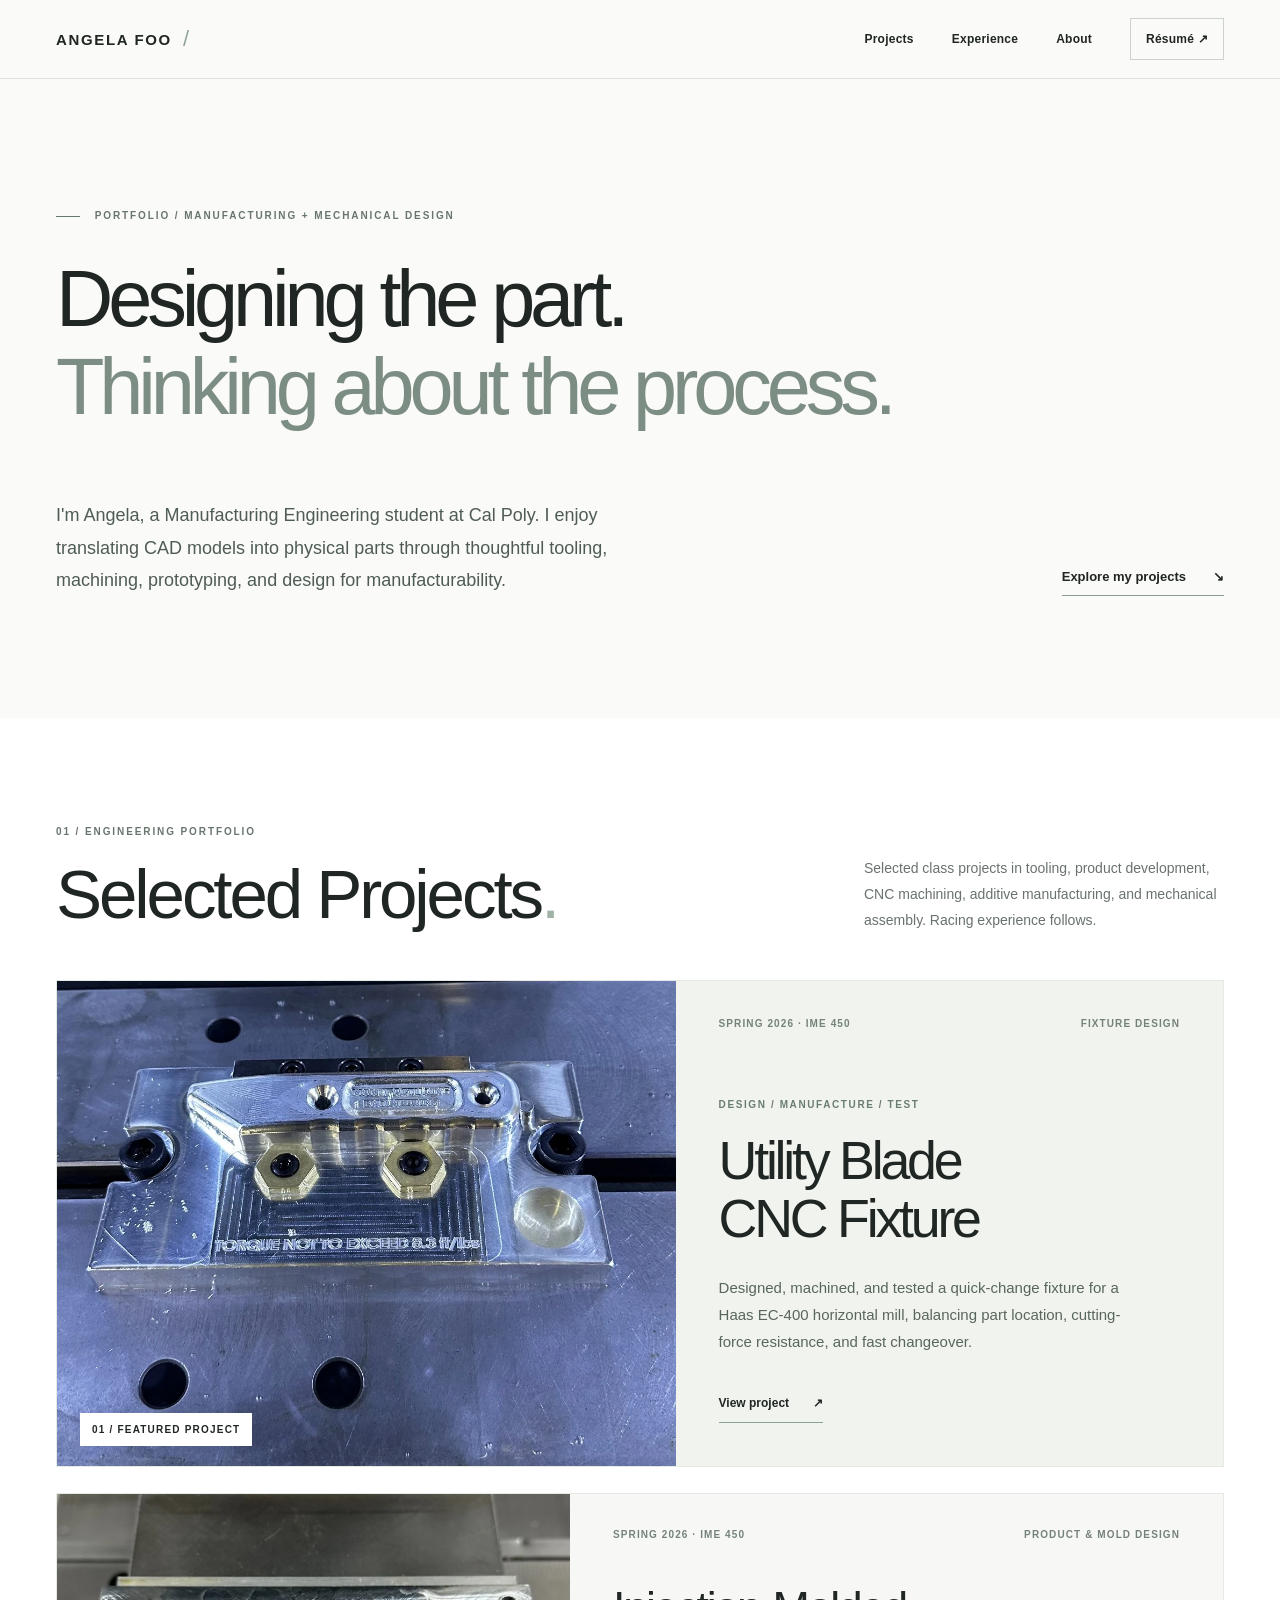
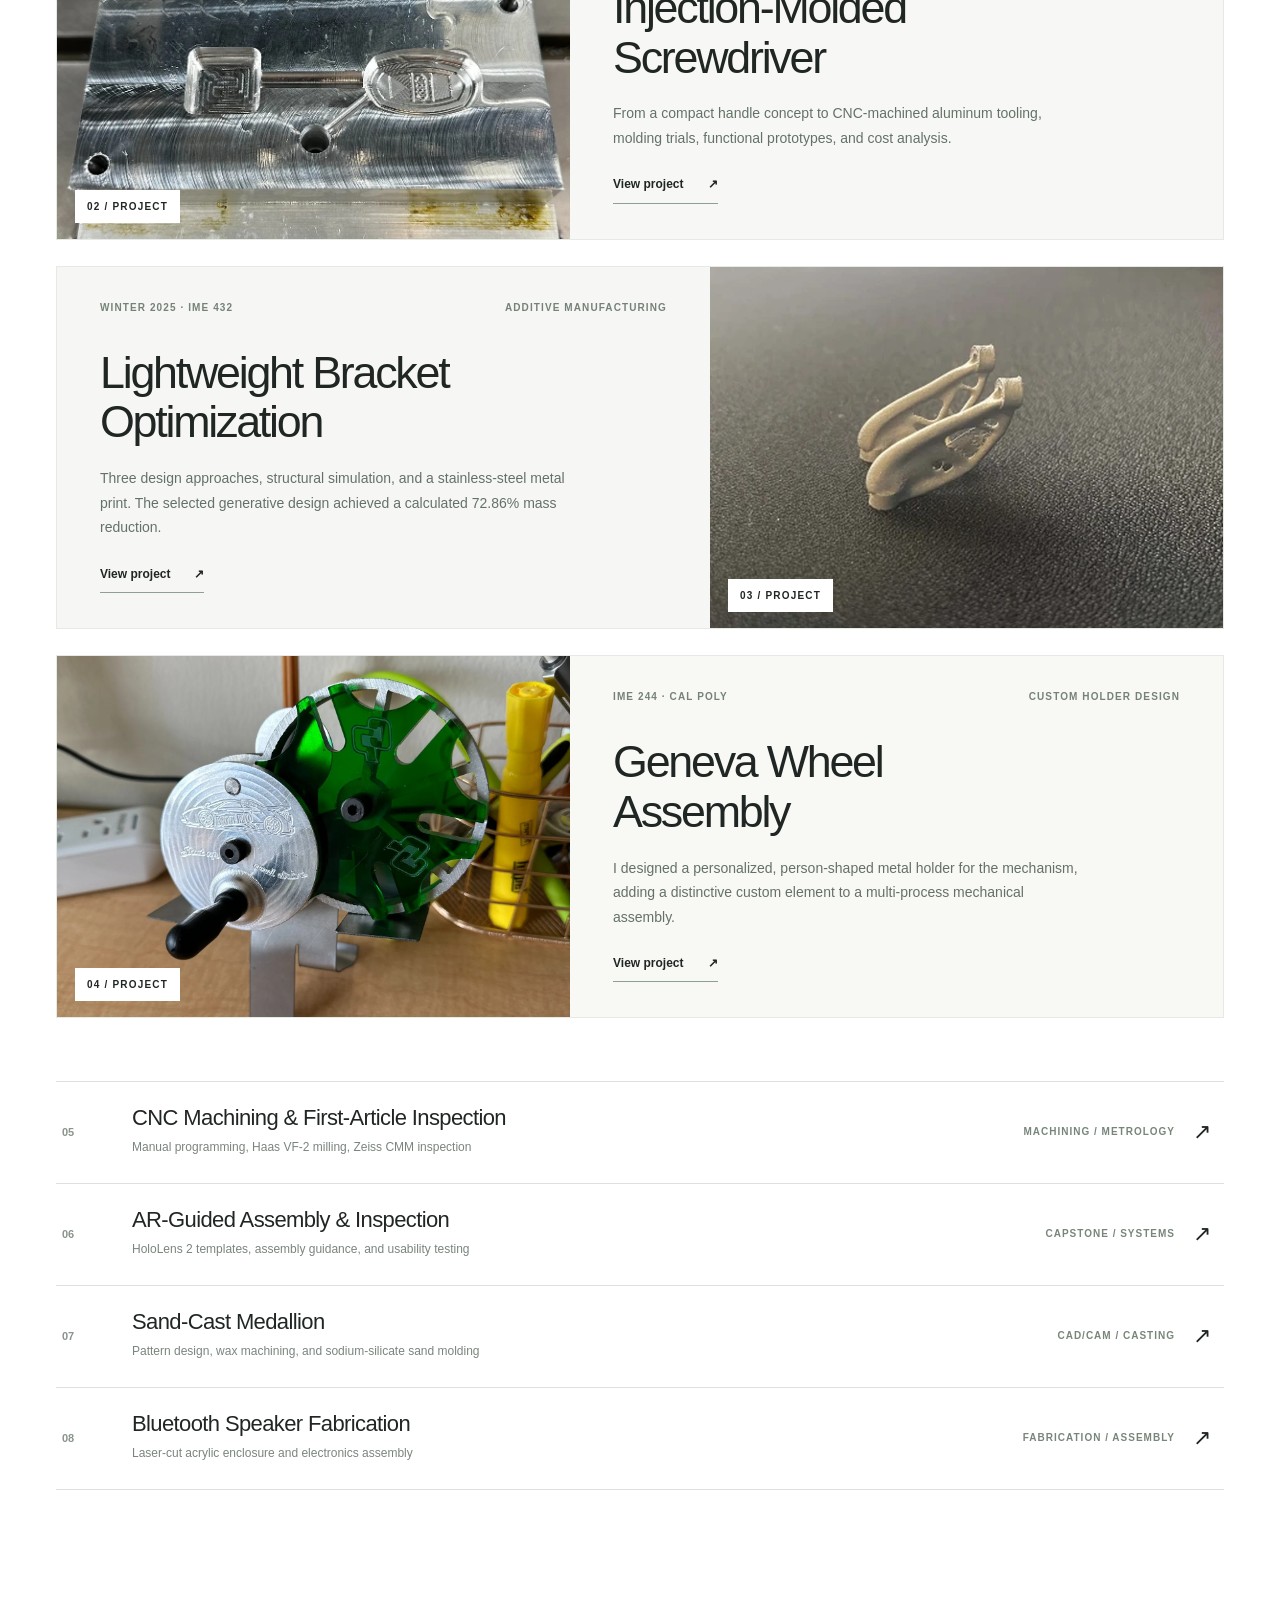
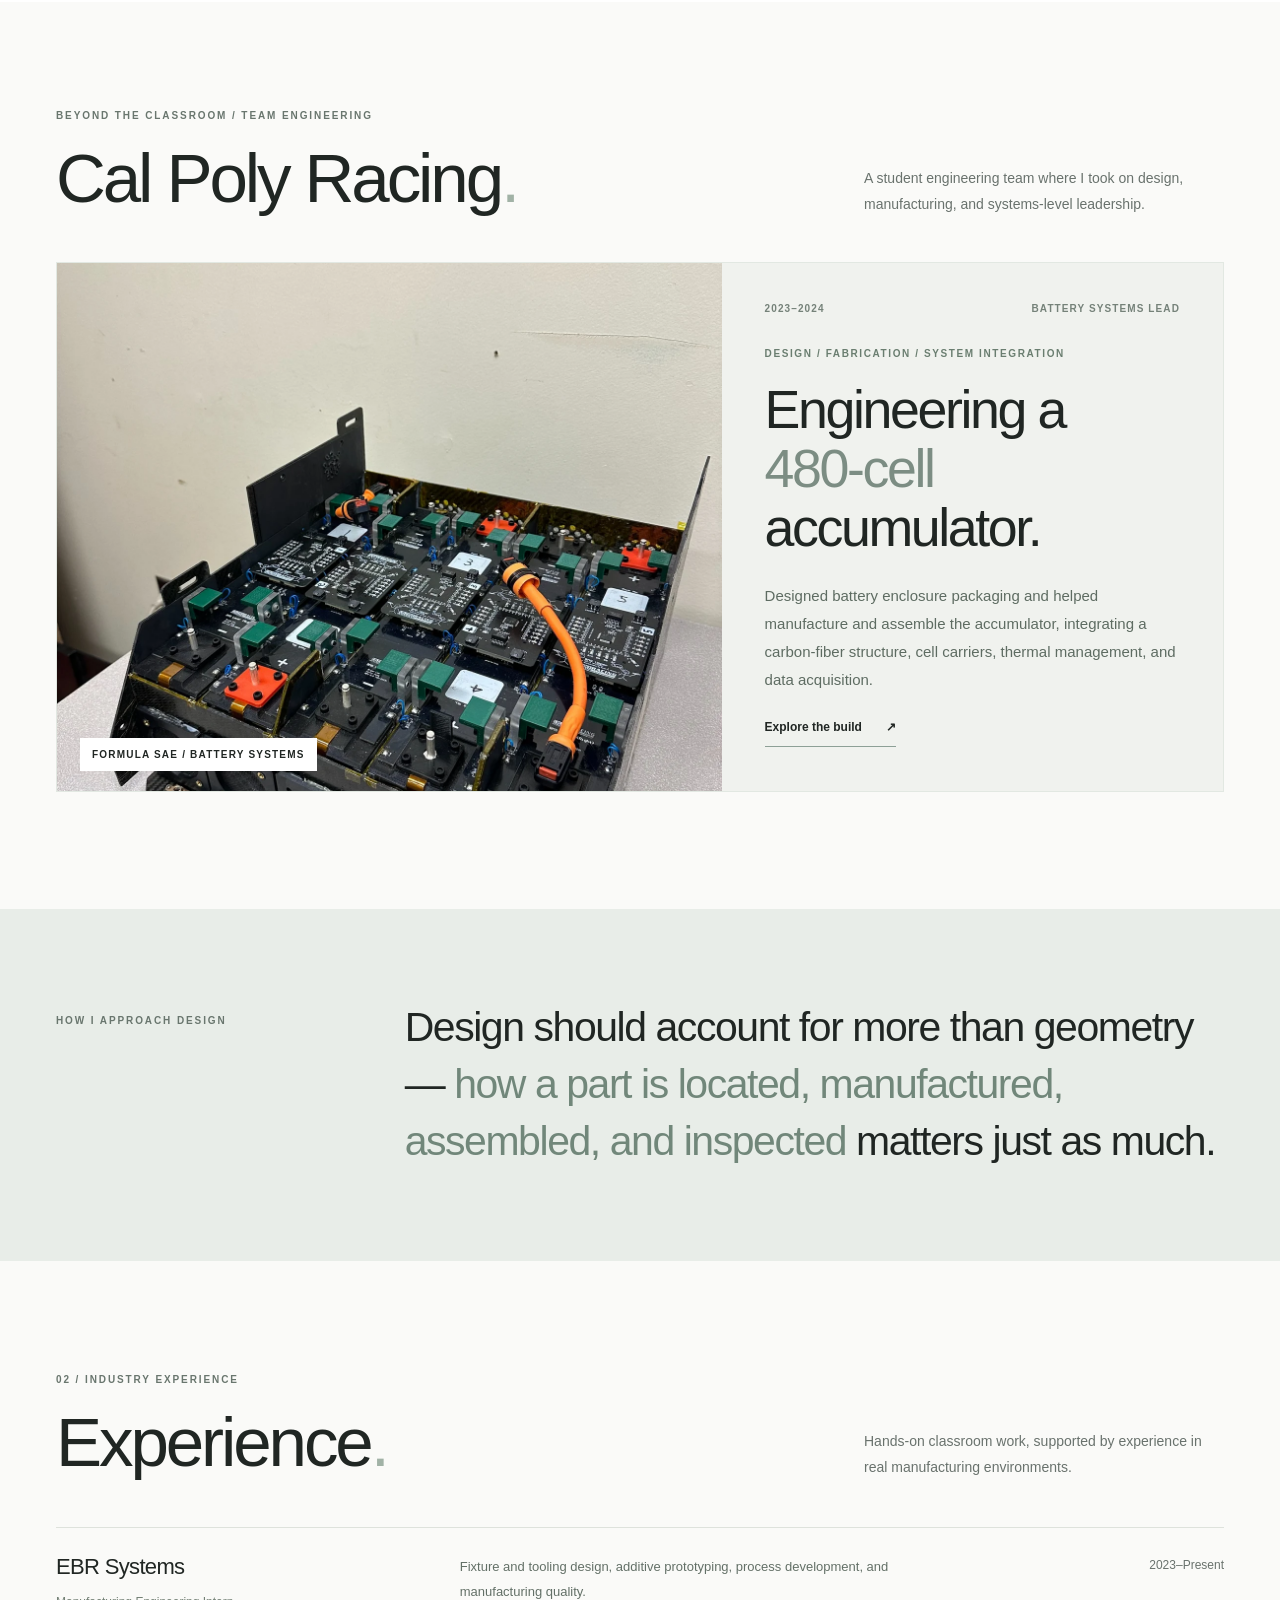
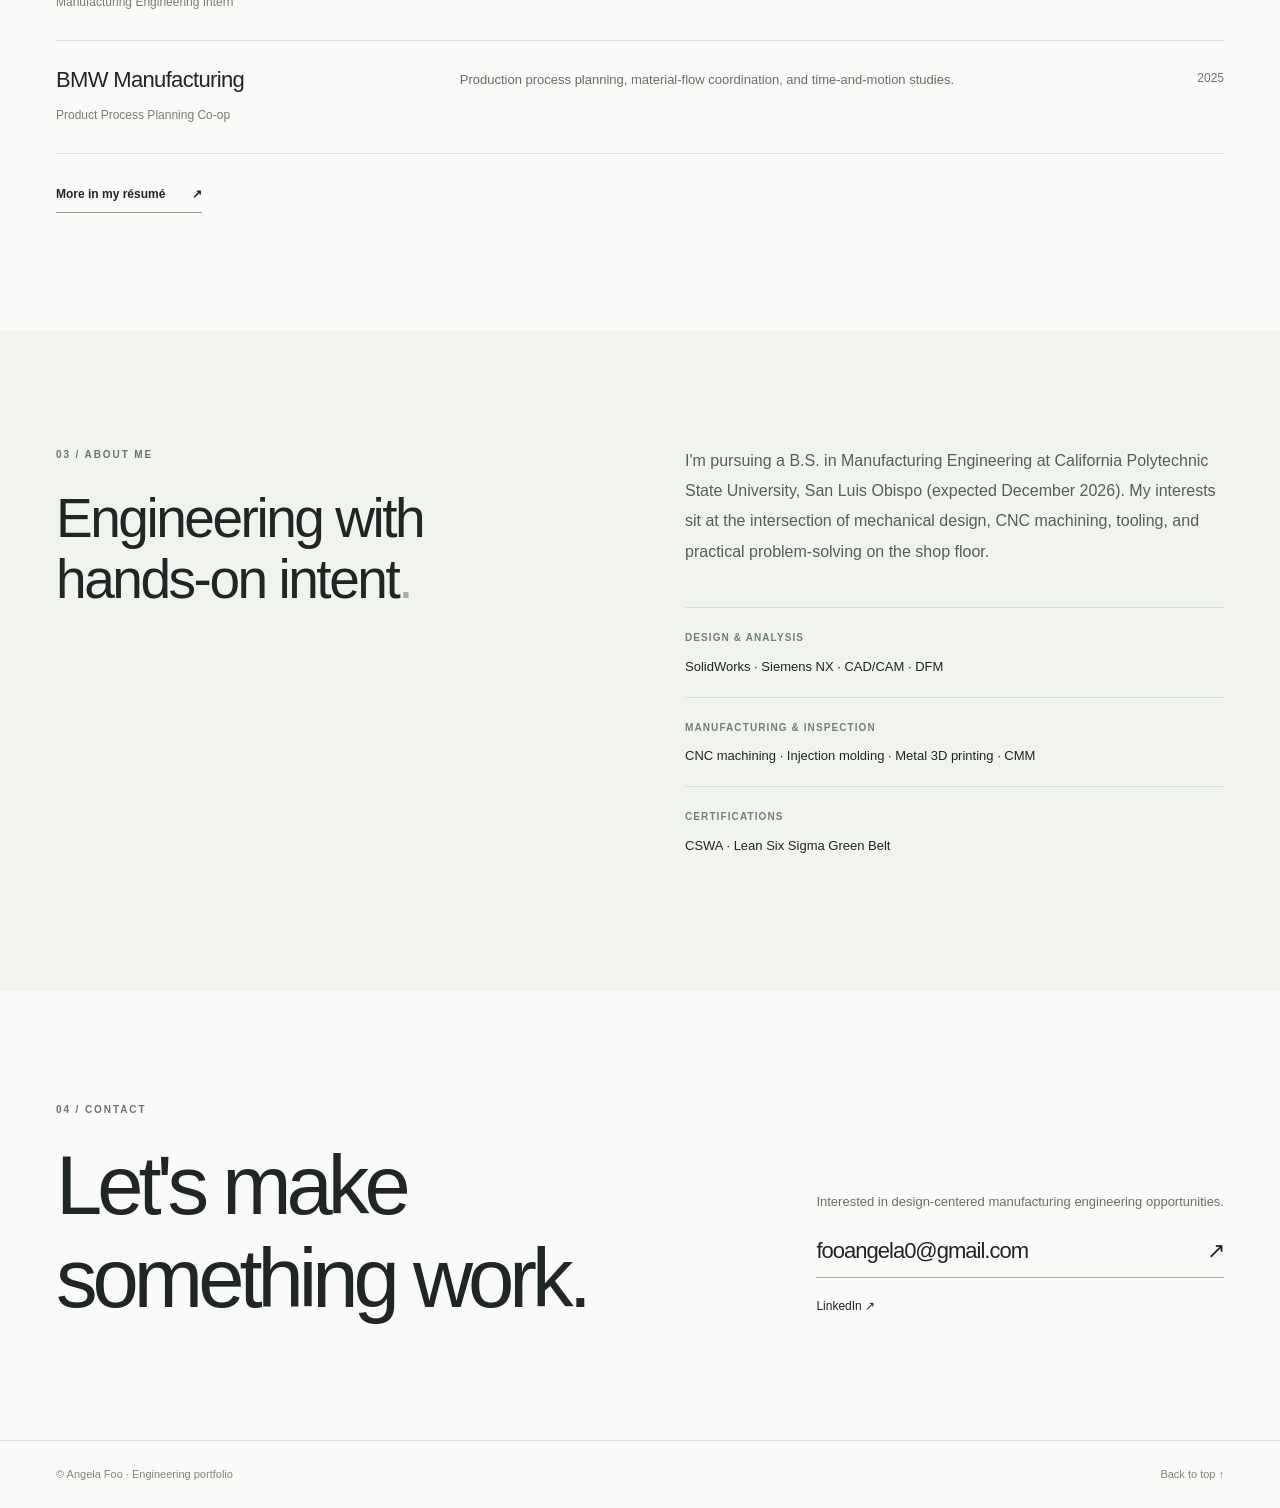
==== commit e0a5ecc6: "Update index.html" ====
--- a/index.html
+++ b/index.html
@@ -4,14 +4,14 @@
   <meta charset="utf-8"><meta name="viewport" content="width=device-width,initial-scale=1">
   <meta name="theme-color" content="#fafaf8"><meta name="description" content="Angela Foo — manufacturing engineer with a focus on mechanical design, CNC machining, tooling, and design for manufacturability. Selected academic engineering projects.">
   <title>Angela Foo — Manufacturing & Design Engineering</title>
-  <link rel="stylesheet" href="styles.css"><script src="script.js" defer></script>
+  <link rel="stylesheet" href="Angela_Foo_Engineering_Portfolio/styles.css"><script src="Angela_Foo_Engineering_Portfolio/script.js" defer></script>
 </head>
 <body id="top">
 <a class="skip-link" href="#main">Skip to main content</a>
 <header class="site-header"><div class="shell navigation">
   <a class="logo" href="index.html">ANGELA FOO<span class="logo-mark">/</span></a>
   <button class="menu-toggle" type="button" aria-controls="site-nav" aria-expanded="false">Menu <span aria-hidden="true">☰</span></button>
-  <nav class="site-nav" id="site-nav" aria-label="Main navigation"><a href="#projects">Projects</a><a href="#experience">Experience</a><a href="#about">About</a><a class="nav-resume" href="assets/Angela_Foo_Resume.pdf" target="_blank" rel="noopener">Résumé <span aria-hidden="true">↗</span></a></nav>
+  <nav class="site-nav" id="site-nav" aria-label="Main navigation"><a href="#projects">Projects</a><a href="#experience">Experience</a><a href="#about">About</a><a class="nav-resume" href="Angela_Foo_Engineering_Portfolio/assets/Angela_Foo_Resume.pdf" target="_blank" rel="noopener">Résumé <span aria-hidden="true">↗</span></a></nav>
 </div></header>
 <main id="main">
 <section class="hero shell">
@@ -22,35 +22,35 @@
 <section class="projects-section" id="projects">
  <div class="shell">
   <div class="section-bar"><div><p class="eyebrow">01 / ENGINEERING PORTFOLIO</p><h2>Selected Projects<span class="accent-dot">.</span></h2></div><p class="section-subtitle">Selected class projects in tooling, product development, CNC machining, additive manufacturing, and mechanical assembly. Racing experience follows.</p></div>
-  <a class="featured-project" href="fixture.html" aria-label="View project: Utility Blade CNC Fixture">
-   <div class="featured-media"><img class="fixture-cover-photo" src="assets/fixture-cnc-machine.webp" alt="Utility blade fixture installed on the CNC machine table with a machined handle held in place" fetchpriority="high"><span class="photo-stamp">01 / FEATURED PROJECT</span></div>
+  <a class="featured-project" href="Angela_Foo_Engineering_Portfolio/fixture.html" aria-label="View project: Utility Blade CNC Fixture">
+   <div class="featured-media"><img class="fixture-cover-photo" src="Angela_Foo_Engineering_Portfolio/assets/fixture-cnc-machine.webp" alt="Utility blade fixture installed on the CNC machine table with a machined handle held in place" fetchpriority="high"><span class="photo-stamp">01 / FEATURED PROJECT</span></div>
    <div class="featured-copy"><div class="featured-top"><span>SPRING 2026 · IME 450</span><span>FIXTURE DESIGN</span></div><div class="featured-main"><p class="label-small">DESIGN / MANUFACTURE / TEST</p><h3>Utility Blade<br>CNC Fixture</h3><p>Designed, machined, and tested a quick-change fixture for a Haas EC-400 horizontal mill, balancing part location, cutting-force resistance, and fast changeover.</p><span class="project-cta">View project <span aria-hidden="true">↗</span></span></div></div>
   </a>
-  <a class="second-feature" href="injection.html" aria-label="View project: Injection-Molded Screwdriver">
-    <div class="second-feature-media"><img src="assets/mold-in-cnc.webp" alt="Precision-machined injection mold for a screwdriver handle in the CNC machine" loading="lazy"><span class="photo-stamp">02 / PROJECT</span></div>
+  <a class="second-feature" href="Angela_Foo_Engineering_Portfolio/injection.html" aria-label="View project: Injection-Molded Screwdriver">
+    <div class="second-feature-media"><img src="Angela_Foo_Engineering_Portfolio/assets/mold-in-cnc.webp" alt="Precision-machined injection mold for a screwdriver handle in the CNC machine" loading="lazy"><span class="photo-stamp">02 / PROJECT</span></div>
     <div class="second-feature-copy"><div class="featured-top"><span>SPRING 2026 · IME 450</span><span>PRODUCT &amp; MOLD DESIGN</span></div><div><h3>Injection-Molded<br>Screwdriver</h3><p>From a compact handle concept to CNC-machined aluminum tooling, molding trials, functional prototypes, and cost analysis.</p><span class="project-cta">View project <span aria-hidden="true">↗</span></span></div></div>
   </a>
-  <a class="second-feature third-feature" href="bracket.html" aria-label="View project: Lightweight Metal Bracket Optimization">
-    <div class="second-feature-media"><img src="assets/bracket-printed-bracket.webp" alt="Small topology-optimized 316L stainless-steel mounting bracket produced by selective laser melting" loading="lazy"><span class="photo-stamp">03 / PROJECT</span></div>
+  <a class="second-feature third-feature" href="Angela_Foo_Engineering_Portfolio/bracket.html" aria-label="View project: Lightweight Metal Bracket Optimization">
+    <div class="second-feature-media"><img src="Angela_Foo_Engineering_Portfolio/assets/bracket-printed-bracket.webp" alt="Small topology-optimized 316L stainless-steel mounting bracket produced by selective laser melting" loading="lazy"><span class="photo-stamp">03 / PROJECT</span></div>
     <div class="second-feature-copy"><div class="featured-top"><span>WINTER 2025 · IME 432</span><span>ADDITIVE MANUFACTURING</span></div><div><h3>Lightweight Bracket<br>Optimization</h3><p>Three design approaches, structural simulation, and a stainless-steel metal print. The selected generative design achieved a calculated 72.86% mass reduction.</p><span class="project-cta">View project <span aria-hidden="true">↗</span></span></div></div>
   </a>
-  <a class="second-feature fourth-feature" href="geneva.html" aria-label="View project: Geneva Wheel Mechanical Assembly">
-    <div class="second-feature-media"><img src="assets/geneva-assembled.webp" alt="Completed Geneva wheel mechanism mounted on Angela’s custom person-shaped metal holder" loading="lazy"><span class="photo-stamp">04 / PROJECT</span></div>
+  <a class="second-feature fourth-feature" href="Angela_Foo_Engineering_Portfolio/geneva.html" aria-label="View project: Geneva Wheel Mechanical Assembly">
+    <div class="second-feature-media"><img src="Angela_Foo_Engineering_Portfolio/assets/geneva-assembled.webp" alt="Completed Geneva wheel mechanism mounted on Angela’s custom person-shaped metal holder" loading="lazy"><span class="photo-stamp">04 / PROJECT</span></div>
     <div class="second-feature-copy"><div class="featured-top"><span>IME 244 · CAL POLY</span><span>CUSTOM HOLDER DESIGN</span></div><div><h3>Geneva Wheel<br>Assembly</h3><p>I designed a personalized, person-shaped metal holder for the mechanism, adding a distinctive custom element to a multi-process mechanical assembly.</p><span class="project-cta">View project <span aria-hidden="true">↗</span></span></div></div>
   </a>
   <div class="projects-list" aria-label="Additional academic projects">
-   <a class="project-row" href="project.html?project=cnc-metrology"><span class="project-number">05</span><div class="project-row-title"><h3>CNC Machining & First-Article Inspection</h3><p>Manual programming, Haas VF-2 milling, Zeiss CMM inspection</p></div><span class="project-category">MACHINING / METROLOGY</span><span class="row-arrow" aria-hidden="true">↗</span></a>
-   <a class="project-row" href="project.html?project=ar-capstone"><span class="project-number">06</span><div class="project-row-title"><h3>AR-Guided Assembly & Inspection</h3><p>HoloLens 2 templates, assembly guidance, and usability testing</p></div><span class="project-category">CAPSTONE / SYSTEMS</span><span class="row-arrow" aria-hidden="true">↗</span></a>
-   <a class="project-row" href="project.html?project=sand-casting"><span class="project-number">07</span><div class="project-row-title"><h3>Sand-Cast Medallion</h3><p>Pattern design, wax machining, and sodium-silicate sand molding</p></div><span class="project-category">CAD/CAM / CASTING</span><span class="row-arrow" aria-hidden="true">↗</span></a>
-   <a class="project-row" href="project.html?project=bluetooth-speaker"><span class="project-number">08</span><div class="project-row-title"><h3>Bluetooth Speaker Fabrication</h3><p>Laser-cut acrylic enclosure and electronics assembly</p></div><span class="project-category">FABRICATION / ASSEMBLY</span><span class="row-arrow" aria-hidden="true">↗</span></a>
+   <a class="project-row" href="Angela_Foo_Engineering_Portfolio/project.html?project=cnc-metrology"><span class="project-number">05</span><div class="project-row-title"><h3>CNC Machining & First-Article Inspection</h3><p>Manual programming, Haas VF-2 milling, Zeiss CMM inspection</p></div><span class="project-category">MACHINING / METROLOGY</span><span class="row-arrow" aria-hidden="true">↗</span></a>
+   <a class="project-row" href="Angela_Foo_Engineering_Portfolio/project.html?project=ar-capstone"><span class="project-number">06</span><div class="project-row-title"><h3>AR-Guided Assembly & Inspection</h3><p>HoloLens 2 templates, assembly guidance, and usability testing</p></div><span class="project-category">CAPSTONE / SYSTEMS</span><span class="row-arrow" aria-hidden="true">↗</span></a>
+   <a class="project-row" href="Angela_Foo_Engineering_Portfolio/project.html?project=sand-casting"><span class="project-number">07</span><div class="project-row-title"><h3>Sand-Cast Medallion</h3><p>Pattern design, wax machining, and sodium-silicate sand molding</p></div><span class="project-category">CAD/CAM / CASTING</span><span class="row-arrow" aria-hidden="true">↗</span></a>
+   <a class="project-row" href="Angela_Foo_Engineering_Portfolio/project.html?project=bluetooth-speaker"><span class="project-number">08</span><div class="project-row-title"><h3>Bluetooth Speaker Fabrication</h3><p>Laser-cut acrylic enclosure and electronics assembly</p></div><span class="project-category">FABRICATION / ASSEMBLY</span><span class="row-arrow" aria-hidden="true">↗</span></a>
   </div>
  </div>
 </section>
 <section class="racing-feature" id="racing" aria-labelledby="racing-feature-heading">
  <div class="shell">
   <div class="section-bar racing-feature-bar"><div><p class="eyebrow">BEYOND THE CLASSROOM / TEAM ENGINEERING</p><h2 id="racing-feature-heading">Cal Poly Racing<span class="accent-dot">.</span></h2></div><p class="section-subtitle">A student engineering team where I took on design, manufacturing, and systems-level leadership.</p></div>
-  <a class="racing-feature-link" href="racing.html" aria-label="Read about Cal Poly Racing battery systems engineering">
-   <div class="racing-feature-media"><img src="assets/racing-accumulator-overview.webp" alt="Open Cal Poly Racing accumulator with cell modules, electronics boards, electrical connectors, and cooling fans" loading="lazy"><span class="photo-stamp">FORMULA SAE / BATTERY SYSTEMS</span></div>
+  <a class="racing-feature-link" href="Angela_Foo_Engineering_Portfolio/racing.html" aria-label="Read about Cal Poly Racing battery systems engineering">
+   <div class="racing-feature-media"><img src="Angela_Foo_Engineering_Portfolio/assets/racing-accumulator-overview.webp" alt="Open Cal Poly Racing accumulator with cell modules, electronics boards, electrical connectors, and cooling fans" loading="lazy"><span class="photo-stamp">FORMULA SAE / BATTERY SYSTEMS</span></div>
    <div class="racing-feature-copy"><div class="featured-top"><span>2023–2024</span><span>BATTERY SYSTEMS LEAD</span></div><div><p class="label-small">DESIGN / FABRICATION / SYSTEM INTEGRATION</p><h3>Engineering a<br><em>480-cell</em> accumulator.</h3><p>Designed battery enclosure packaging and helped manufacture and assemble the accumulator, integrating a carbon-fiber structure, cell carriers, thermal management, and data acquisition.</p><span class="project-cta">Explore the build <span aria-hidden="true">↗</span></span></div></div>
   </a>
  </div>
@@ -59,7 +59,7 @@
 <section class="experience-section shell" id="experience">
  <div class="section-bar"><div><p class="eyebrow">02 / INDUSTRY EXPERIENCE</p><h2>Experience<span class="accent-dot">.</span></h2></div><p class="section-subtitle">Hands-on classroom work, supported by experience in real manufacturing environments.</p></div>
  <div class="experience-rows"><div class="experience-row"><div><h3>EBR Systems</h3><span>Manufacturing Engineering Intern</span></div><p>Fixture and tooling design, additive prototyping, process development, and manufacturing quality.</p><span class="experience-date">2023–Present</span></div><div class="experience-row"><div><h3>BMW Manufacturing</h3><span>Product Process Planning Co-op</span></div><p>Production process planning, material-flow coordination, and time-and-motion studies.</p><span class="experience-date">2025</span></div></div>
- <a href="assets/Angela_Foo_Resume.pdf" target="_blank" rel="noopener" class="text-link smaller">More in my résumé <span aria-hidden="true">↗</span></a>
+ <a href="Angela_Foo_Engineering_Portfolio/assets/Angela_Foo_Resume.pdf" target="_blank" rel="noopener" class="text-link smaller">More in my résumé <span aria-hidden="true">↗</span></a>
 </section>
 <section class="about-section" id="about"><div class="shell about-grid"><div><p class="eyebrow">03 / ABOUT ME</p><h2>Engineering with<br>hands-on intent<span class="accent-dot">.</span></h2></div><div class="about-copy"><p>I'm pursuing a B.S. in Manufacturing Engineering at California Polytechnic State University, San Luis Obispo (expected December 2026). My interests sit at the intersection of mechanical design, CNC machining, tooling, and practical problem-solving on the shop floor.</p><div class="about-meta"><div><span>DESIGN & ANALYSIS</span><p>SolidWorks · Siemens NX · CAD/CAM · DFM</p></div><div><span>MANUFACTURING & INSPECTION</span><p>CNC machining · Injection molding · Metal 3D printing · CMM</p></div><div><span>CERTIFICATIONS</span><p>CSWA · Lean Six Sigma Green Belt</p></div></div></div></div></section>
 <section class="contact-section shell" id="contact"><p class="eyebrow">04 / CONTACT</p><div class="contact-layout"><h2>Let's make<br>something work.</h2><div><p>Interested in design-centered manufacturing engineering opportunities.</p><a href="mailto:fooangela0@gmail.com" class="contact-link">fooangela0@gmail.com <span>↗</span></a><a href="https://www.linkedin.com/in/angiefoo/" target="_blank" rel="noopener noreferrer" class="social-link">LinkedIn ↗</a></div></div></section>
--- a/Angela_Foo_Engineering_Portfolio/styles.css
+++ b/Angela_Foo_Engineering_Portfolio/styles.css
@@ -0,0 +1,249 @@
+:root{--bg:#fafaf8;--white:#fff;--ink:#202623;--muted:#69726d;--line:#dee2dc;--accent:#61776c;--soft:#eef1ec;--display:-apple-system,BlinkMacSystemFont,"Helvetica Neue",Helvetica,Arial,sans-serif}
+*,*::before,*::after{box-sizing:border-box}
+html{scroll-behavior:smooth;scroll-padding-top:96px}
+body{margin:0;background:var(--bg);color:var(--ink);font-family:var(--display);font-size:15px;line-height:1.7;-webkit-font-smoothing:antialiased}
+img{display:block;max-width:100%}a{text-decoration:none;color:inherit}button{font:inherit;cursor:pointer}h1,h2,h3,p,figure{margin:0}h1,h2,h3{font-weight:500;line-height:1.12;letter-spacing:-.045em}h2{font-size:clamp(39px,4vw,59px)}h3{font-size:26px}em{font-style:normal;color:#7c8d83}
+:focus-visible{outline:2px solid var(--accent);outline-offset:4px}::selection{background:#d8e2db}
+.shell{width:min(1200px,calc(100% - 112px));margin:0 auto}.skip-link{position:fixed;top:-100px;left:12px;background:white;padding:12px;z-index:999}.skip-link:focus{top:12px}
+.site-header{position:sticky;top:0;z-index:100;background:rgba(250,250,248,.97);backdrop-filter:blur(12px);border-bottom:1px solid var(--line)}
+.navigation{height:78px;display:flex;align-items:center;justify-content:space-between}.logo{font-size:15px;font-weight:700;letter-spacing:.11em}.logo-mark{display:inline-block;margin-left:11px;color:#93a59a;font-size:22px;vertical-align:-1px;font-weight:400}.site-nav{display:flex;align-items:center;gap:38px;font-size:12px;font-weight:600;letter-spacing:.02em}.site-nav a:hover,.footer-flex a:hover{color:var(--accent)}.site-nav .nav-resume{border:1px solid #cbd3cc;padding:10px 15px}.site-nav .nav-resume:hover{background:#eff2ee}.menu-toggle{display:none}
+.eyebrow{font-size:10px;font-weight:700;letter-spacing:.19em;text-transform:uppercase;color:#69766e}.eyebrow-line{display:inline-block;width:24px;height:1px;background:var(--accent);vertical-align:middle;margin-right:10px}.accent-dot{color:#a1b2a6}
+.hero{padding-top:128px;padding-bottom:122px}.hero h1{font-size:clamp(60px,6.2vw,102px);letter-spacing:-.065em;line-height:1.11;margin:31px 0 68px;max-width:1140px}.hero-bottom{display:flex;justify-content:space-between;align-items:flex-end;gap:60px}.hero-bottom p{font-size:18px;line-height:1.8;max-width:610px;color:#4f5c54}.text-link{display:inline-flex;align-items:center;justify-content:space-between;gap:27px;border-bottom:1px solid #8e9b91;padding-bottom:7px;white-space:nowrap;font-size:13px;font-weight:600;transition:color .2s,border .2s}.text-link:hover{color:var(--accent);border-color:var(--accent)}.text-link.smaller{font-size:12px}
+.projects-section{padding:105px 0 112px;background:#fff}.section-bar{display:flex;align-items:end;justify-content:space-between;gap:56px;margin-bottom:46px}.section-bar .eyebrow{margin-bottom:16px}.section-bar h2{font-size:clamp(48px,5.4vw,73px)}.section-subtitle{max-width:360px;font-size:14px;line-height:1.85;color:var(--muted)}
+.featured-project{display:grid;grid-template-columns:1.13fr 1fr;min-height:485px;background:#f1f3ef;border:1px solid #e6eae5;overflow:hidden}.featured-media{position:relative;overflow:hidden;min-height:485px;background:#d2d8d2}.featured-media img{width:100%;height:100%;object-fit:cover;object-position:center;transition:transform .5s}.featured-project:hover img{transform:scale(1.028)}.photo-stamp{position:absolute;left:23px;bottom:20px;background:#fff;padding:8px 12px;font-size:10px;font-weight:700;letter-spacing:.12em}.featured-copy{padding:34px 43px 43px;display:flex;flex-direction:column;justify-content:space-between}.featured-top{display:flex;justify-content:space-between;gap:15px;font-size:10px;letter-spacing:.11em;font-weight:700;color:#758279}.label-small{font-size:10px;letter-spacing:.16em;font-weight:700;color:#6a7e70;margin-bottom:18px}.featured-main h3{font-size:clamp(40px,4.2vw,63px);letter-spacing:-.06em;line-height:1.08;margin-bottom:27px}.featured-main>p:not(.label-small){max-width:410px;font-size:15px;line-height:1.8;color:#59665c}.project-cta{display:inline-flex;align-items:center;gap:24px;margin-top:38px;font-size:12px;font-weight:700;border-bottom:1px solid #8da096;padding-bottom:8px}
+.projects-list{margin-top:63px;border-top:1px solid var(--line)}.project-row{display:grid;grid-template-columns:52px 1fr 210px 25px;align-items:center;gap:18px;padding:24px 6px 26px;border-bottom:1px solid var(--line);transition:background .2s}.project-row:hover{background:#f7f8f5}.project-number{font-size:11px;color:#89948b;font-weight:600}.project-row-title h3{font-size:22px;letter-spacing:-.028em;font-weight:500;margin-bottom:6px}.project-row-title p{font-size:12px;color:#7a857d}.project-category{font-size:10px;letter-spacing:.1em;font-weight:700;color:#78867a;text-align:right}.row-arrow{font-size:22px;transition:transform .2s}.project-row:hover .row-arrow{transform:translate(3px,-3px)}
+.process-band{padding:90px 0;background:#e8ede8}.process-band-inner{display:grid;grid-template-columns:26% 1fr;gap:45px;align-items:start}.process-band .eyebrow{padding-top:13px}.process-band-inner>p:last-child{font-size:clamp(24px,3.2vw,43px);line-height:1.4;letter-spacing:-.035em;font-weight:400;max-width:920px}.process-band-inner em{color:#71877a}
+.experience-section{padding:110px 0 118px}.experience-rows{border-top:1px solid var(--line);margin-bottom:26px}.experience-row{display:grid;grid-template-columns:32% 1fr 100px;align-items:start;gap:30px;padding:27px 0;border-bottom:1px solid var(--line)}.experience-row h3{font-size:22px;letter-spacing:-.03em;margin-bottom:8px}.experience-row div span{font-size:12px;color:#738075}.experience-row>p{color:#637067;font-size:13px;line-height:1.9;max-width:510px}.experience-date{text-align:right;font-size:12px;color:var(--muted);white-space:nowrap}
+.about-section{padding:115px 0;background:#f1f3ef}.about-grid{display:grid;grid-template-columns:1fr 1fr;gap:90px}.about-grid .eyebrow{margin-bottom:25px}.about-grid h2{font-size:clamp(40px,4.3vw,63px)}.about-copy>p{font-size:16px;line-height:1.9;color:#536157}.about-meta{margin-top:40px}.about-meta>div{border-top:1px solid #d6ddd6;padding:15px 0 19px}.about-meta span{font-size:10px;font-weight:700;letter-spacing:.11em;color:#708176}.about-meta p{font-size:13px;margin-top:7px}
+.contact-section{padding:110px 0 115px}.contact-layout{display:flex;align-items:end;justify-content:space-between;gap:70px;margin-top:21px}.contact-layout h2{font-size:clamp(52px,6.5vw,91px);letter-spacing:-.06em}.contact-layout>div{min-width:345px;padding-bottom:8px}.contact-layout>div>p{color:#647167;font-size:13px;margin-bottom:18px}.contact-link{display:flex;justify-content:space-between;gap:20px;font-size:22px;letter-spacing:-.045em;border-bottom:1px solid #aab6ac;padding-bottom:8px}.social-link{font-size:12px;display:inline-block;margin-top:18px}.site-footer{border-top:1px solid var(--line);padding:24px 0}.footer-flex{display:flex;align-items:center;justify-content:space-between;gap:30px;font-size:11px;color:#7c877e}
+/* The project case study */
+.case-intro{padding:75px 0 75px}.back-to{display:inline-block;font-size:11px;font-weight:700;letter-spacing:.1em;color:#6c7c70;margin-bottom:65px}.back-to:hover{color:var(--ink)}.case-intro .eyebrow{margin-bottom:28px}.case-intro h1{font-size:clamp(62px,7.5vw,110px);letter-spacing:-.065em}.case-lede{max-width:680px;color:#56645a;font-size:20px;line-height:1.65;margin-top:26px}.case-hero-image img{width:100%;height:auto;aspect-ratio:2.46;object-fit:cover;background:#ddd}.caption,figcaption{font-size:11px;line-height:1.65;color:#7a887c;padding-top:12px}.case-meta{display:grid;grid-template-columns:repeat(4,1fr);gap:25px;border-bottom:1px solid var(--line);padding:47px 0 48px}.case-meta span{display:block;font-size:10px;letter-spacing:.11em;font-weight:700;color:#8a958b;margin-bottom:13px}.case-meta strong{display:block;font-size:13px;line-height:1.6;font-weight:600}
+.case-body{display:grid;grid-template-columns:33% 1fr;gap:70px;padding:114px 0}.case-aside>p{font-size:10px;letter-spacing:.14em;color:#7d8a80;font-weight:700;margin-bottom:18px}.case-aside h2{font-size:clamp(38px,3.8vw,56px)}.case-text{max-width:730px}.case-text p{font-size:15px;color:#657168;line-height:1.95;margin-bottom:20px}.case-text p:last-child{margin-bottom:0}.case-text strong{font-weight:600;color:var(--ink)}.case-text .lead-paragraph{font-size:20px;color:#333f36;line-height:1.75;letter-spacing:-.01em}
+.constraints-section{background:#f0f2ee;padding:100px 0 95px}.section-bar.narrow{margin-bottom:34px}.section-bar.narrow h2{font-size:clamp(37px,4.3vw,58px)}.constraints-grid{border-top:1px solid #d3dad3;display:grid;grid-template-columns:repeat(4,1fr)}.constraint{padding:30px 22px 15px;border-right:1px solid #d3dad3;min-height:182px}.constraint:first-child{padding-left:0}.constraint:last-child{border-right:0}.constraint span{font-size:10px;font-weight:700;letter-spacing:.11em;color:#839087}.constraint strong{font-size:clamp(24px,2.3vw,36px);display:block;font-weight:500;letter-spacing:-.04em;margin:20px 0 8px;line-height:1.25}.constraint:last-child strong{font-size:22px;letter-spacing:-.035em}.constraint p,.constraints-note{font-size:12px;color:#68786d;line-height:1.7}.constraints-note{margin-top:28px;max-width:780px}
+.case-process{padding:118px 0}.case-process-grid{display:grid;grid-template-columns:1fr .96fr;gap:60px;align-items:start}.case-process h2{margin:22px 0 42px}.process-steps{border-top:1px solid var(--line)}.process-steps>div{display:grid;grid-template-columns:42px 1fr;gap:16px;padding:19px 0;border-bottom:1px solid var(--line)}.process-steps>div>span{font-size:11px;font-weight:700;color:#88998d}.process-steps p{font-size:14px;line-height:1.8;color:#657168}.process-steps strong{color:var(--ink)}.cad-figure img{width:100%;aspect-ratio:1.03;object-fit:cover;background:#dce0de}.cad-figure a img,.image-story a img{transition:opacity .2s}.cad-figure a:hover img,.image-story a:hover img{opacity:.92}
+.image-story{padding:103px 0;background:#ecefea}.image-story-grid{display:grid;grid-template-columns:1fr 1fr;gap:95px;align-items:center}.image-story-grid figure{max-width:480px;margin:0 auto}.image-story-grid img{width:100%;max-height:680px;aspect-ratio:4/5;object-fit:cover;object-position:center 62%;background:#d7ddd7}.image-story-copy h2{font-size:clamp(40px,4.6vw,66px);margin:22px 0 34px}.image-story-copy>p:not(.eyebrow){max-width:450px;color:#627066;font-size:15px;line-height:1.9;margin-bottom:18px}.image-story-copy .text-link{margin-top:35px}
+.case-conclusion{display:grid;grid-template-columns:33% 1fr;gap:70px;padding:114px 0 128px}.fineprint{font-size:12px!important;color:#859087!important;margin-top:30px!important}.next-case{background:#f0f2ee;border-top:1px solid #e1e6df}.next-case>.shell{padding:58px 0;display:flex;justify-content:space-between;align-items:center;gap:40px}.next-case span{font-size:10px;font-weight:700;letter-spacing:.12em;color:#87968a}.next-case h2{font-size:clamp(23px,3vw,35px);margin-top:8px}
+/* Supporting academic project template */
+.generic-project{padding-top:75px}.generic-project .eyebrow{margin-bottom:24px}.generic-title{font-size:clamp(54px,6.2vw,89px);max-width:1030px;margin-bottom:20px}.generic-intro{font-size:20px;color:#5d6b61;max-width:790px;line-height:1.75;margin-bottom:60px}.unfilled-media{min-height:375px;padding:44px;display:flex;justify-content:space-between;align-items:end;gap:30px;background:#e9ede8;border:1px solid #dce3dc;position:relative;overflow:hidden}.unfilled-media:after{content:"";position:absolute;width:620px;height:620px;border:1px solid #d0d9d0;border-radius:50%;top:-340px;right:-170px;box-shadow:0 0 0 110px #e4eae4,0 0 0 111px #d5ddd5;pointer-events:none}.unfilled-media>div,.unfilled-media>p{position:relative;z-index:2}.unfilled-media span{display:block;font-size:11px;font-weight:700;letter-spacing:.15em;color:#7c8f81;margin-bottom:28px}.unfilled-media strong{font-size:clamp(33px,4vw,53px);line-height:1.2;font-weight:500;letter-spacing:-.05em}.unfilled-media>p{font-size:12px;color:#6e8072}.generic-grid{display:grid;grid-template-columns:33% 1fr;gap:75px;padding:105px 0}.generic-grid aside h2{font-size:clamp(36px,3.8vw,50px);margin:18px 0 42px}.tools-label{font-size:10px!important;font-weight:700;letter-spacing:.12em;color:#7c8f81!important}.generic-grid aside>p:last-child{max-width:270px;font-size:13px;color:#6c786d}.generic-main h2{font-size:29px;margin:0 0 20px;letter-spacing:-.03em}.generic-main h2:not(:first-child){margin-top:55px}.generic-main>p,.generic-main li{font-size:15px;color:#5d6d61;line-height:1.95}.generic-main ul{padding-left:20px}.generic-main li{margin-bottom:11px}.generic-main .process-steps{margin-top:24px}.generic-end{padding:0 0 112px}
+@media(max-width:1050px){.shell{width:calc(100% - 72px)}.hero h1{font-size:clamp(55px,7.2vw,86px)}.featured-copy{padding:27px 30px 32px}.featured-main h3{font-size:clamp(39px,4vw,54px)}.case-process-grid,.image-story-grid{gap:45px}.about-grid{gap:45px}}
+@media(max-width:760px){.shell{width:calc(100% - 46px)}.navigation{height:67px}.menu-toggle{display:flex;gap:15px;align-items:center;background:transparent;border:1px solid #cdd5cc;padding:9px 12px;font-size:12px}.menu-toggle span{font-size:13px}.site-nav{position:absolute;display:none;top:67px;left:0;right:0;padding:22px 24px;background:#fafaf8;box-shadow:0 20px 30px #18251a12;border-bottom:1px solid var(--line);flex-direction:column;align-items:stretch;gap:21px}.site-nav.is-open{display:flex}.site-nav .nav-resume{align-self:flex-start}.hero{padding:88px 0 86px}.hero h1{font-size:clamp(50px,8vw,72px);margin:26px 0 42px}.hero-bottom{display:block}.hero-bottom p{font-size:16px;margin-bottom:26px}.projects-section{padding:82px 0}.section-bar{display:block}.section-bar .section-subtitle{margin-top:15px}.featured-project{grid-template-columns:1fr}.featured-media{min-height:0;aspect-ratio:1.75}.featured-copy{min-height:360px}.featured-main h3{font-size:50px}.project-row{grid-template-columns:30px 1fr 22px;gap:12px}.project-category{display:none}.project-row-title h3{font-size:19px}.process-band-inner{grid-template-columns:1fr;gap:12px}.experience-section{padding:82px 0}.experience-row{grid-template-columns:1fr 78px;gap:10px 20px}.experience-row>p{grid-column:1/3}.experience-date{grid-column:2;grid-row:1}.about-section{padding:85px 0}.about-grid{grid-template-columns:1fr;gap:37px}.contact-section{padding:84px 0}.contact-layout{display:block}.contact-layout>div{min-width:0;margin-top:40px}.case-intro{padding:52px 0}.back-to{margin-bottom:55px}.case-intro h1{font-size:clamp(57px,9vw,78px)}.case-lede{font-size:17px}.case-meta{grid-template-columns:repeat(2,1fr);gap:25px}.case-body,.case-conclusion{grid-template-columns:1fr;gap:33px;padding:80px 0}.constraints-section{padding:77px 0}.constraints-grid{grid-template-columns:repeat(2,1fr)}.constraint:nth-child(2){border-right:0}.constraint:nth-child(-n+2){border-bottom:1px solid #d3dad3}.constraint:nth-child(3){padding-left:0}.case-process{padding:85px 0}.case-process-grid{grid-template-columns:1fr;gap:47px}.cad-figure img{aspect-ratio:4/3}.image-story{padding:80px 0}.image-story-grid{grid-template-columns:1fr;gap:53px}.image-story-grid figure{max-width:460px}.image-story-copy{order:-1}.next-case>.shell{align-items:start;flex-direction:column;gap:20px}.generic-grid{grid-template-columns:1fr;gap:45px;padding:72px 0}.generic-project{padding-top:55px}.generic-project .back-to{margin-bottom:50px}.generic-title{font-size:clamp(53px,8vw,74px)}.unfilled-media{min-height:300px}}
+@media(max-width:480px){.shell{width:calc(100% - 34px)}.logo{font-size:13px}.hero{padding:71px 0 67px}.eyebrow{font-size:9px;letter-spacing:.13em}.hero h1{font-size:clamp(43px,10.1vw,53px);letter-spacing:-.062em}.hero-bottom p{font-size:15px}.section-bar h2{font-size:49px}.featured-media{aspect-ratio:1.3}.featured-copy{padding:24px 22px;min-height:390px}.featured-top{font-size:9px}.featured-main h3{font-size:46px}.featured-main>p:not(.label-small){font-size:14px}.projects-list{margin-top:35px}.project-row{padding:23px 0}.project-row-title h3{font-size:18px}.project-row-title p{font-size:11px}.process-band{padding:69px 0}.process-band-inner>p:last-child{font-size:29px}.experience-row h3{font-size:19px}.about-grid h2{font-size:43px}.about-copy>p{font-size:15px}.contact-layout h2{font-size:55px}.contact-link{font-size:19px}.case-intro h1{font-size:55px}.case-hero-image img{aspect-ratio:1.6}.case-lede{font-size:16px}.case-meta{padding:31px 0}.case-meta strong{font-size:12px}.case-text .lead-paragraph{font-size:17px}.case-text p{font-size:14px}.constraints-grid{grid-template-columns:1fr}.constraint,.constraint:first-child,.constraint:nth-child(3){padding:19px 0;border-right:0;border-bottom:1px solid #d3dad3;min-height:0}.constraint:last-child{border-bottom:0}.constraint strong{margin:9px 0 5px}.constraint:last-child strong{font-size:23px}.case-process h2,.image-story-copy h2{font-size:46px}.image-story-grid img{aspect-ratio:4/5}.generic-title{font-size:48px}.generic-intro{font-size:16px}.unfilled-media{padding:28px;display:block;min-height:310px}.unfilled-media strong{font-size:36px}.unfilled-media>p{margin-top:35px}.generic-main h2{font-size:27px}.footer-flex{flex-wrap:wrap}}
+@media(prefers-reduced-motion:reduce){html{scroll-behavior:auto}*,*:before,*:after{transition:none!important}}
+
+/* Show the actual fixture mounted in the mill as the featured cover. */
+.featured-media img.fixture-cover-photo{position:absolute;inset:0;width:100%;height:100%;object-position:center 70%}
+.case-hero-image img.fixture-cover-photo{object-position:center 69%;aspect-ratio:1.65}
+.image-story-grid .fixture-detail-figure img{aspect-ratio:2.2;max-height:none;object-fit:cover}
+@media(max-width:760px){.case-hero-image img.fixture-cover-photo{aspect-ratio:1.4;object-position:center 68%}}
+@media(max-width:480px){.case-hero-image img.fixture-cover-photo{aspect-ratio:1.25;object-position:center 68%}}
+
+/* Injection-molding case study: editorial images, no decorative gradients. */
+.injection-intro{padding-bottom:62px}
+.injection-hero-gallery{display:grid;grid-template-columns:1.18fr .82fr;gap:16px;align-items:stretch}
+.injection-hero-gallery figure{min-width:0;display:flex;flex-direction:column}
+.injection-hero-gallery img{height:495px;width:100%;object-fit:cover;background:#e9ebe7}
+.injection-hero-main img{object-position:center 64%}
+.injection-hero-side img{object-position:center 42%}
+.injection-hero-gallery figcaption{padding:12px 0 0}
+.injection-design-section{padding:113px 0 122px}
+.injection-section-top h2{font-size:clamp(39px,4.7vw,69px);margin:22px 0 55px}
+.injection-design-grid{display:grid;grid-template-columns:.82fr 1.18fr;gap:72px;align-items:center}
+.injection-design-prose p{font-size:15px;line-height:1.95;color:#617167;margin-bottom:19px}
+.injection-design-prose .text-link{margin-top:25px}
+.injection-drawing-figure img{width:100%;height:auto;background:#fff;border:1px solid #e5e8e3}
+.injection-drawing-strip{margin-top:45px;display:grid;grid-template-columns:1fr 1fr;gap:30px}
+.injection-drawing-strip img{width:100%;height:auto;aspect-ratio:1.29;object-fit:contain;background:#fff;border:1px solid #e5e8e3}
+.injection-drawing-strip a:hover img,.injection-drawing-figure a:hover img{opacity:.89}
+.injection-process-section{background:#f0f2ee;padding:112px 0}
+.injection-build-grid{display:grid;grid-template-columns:1.03fr .97fr;gap:74px;align-items:center}
+.injection-build-copy h2{font-size:clamp(44px,5vw,72px);margin:21px 0 45px}
+.injection-photo-figure img{width:100%;height:585px;object-fit:cover;object-position:center 50%;background:#dfe3df}
+.injection-photo-story{display:grid;grid-template-columns:1.04fr .96fr;gap:75px;align-items:center;padding-top:120px;padding-bottom:125px}
+.injection-photo-pair{display:grid;grid-template-columns:1fr 1fr;gap:18px}
+.injection-photo-pair img{width:100%;height:455px;object-fit:cover;background:#e4e8e3}
+.injection-photo-pair figure:first-child img{object-position:center 55%}
+.injection-photo-pair figure:last-child img{object-position:center 47%}
+.injection-photo-copy h2{font-size:clamp(41px,4.8vw,68px);margin:21px 0 32px}
+.injection-photo-copy>p:not(.eyebrow){font-size:15px;color:#627066;line-height:1.9;margin-bottom:18px}
+.injection-photo-copy strong{font-weight:600;color:var(--ink)}
+.injection-results{background:#f0f2ee;padding:103px 0 107px}
+.injection-specs .constraint:last-child strong{font-size:clamp(24px,2.3vw,36px)}
+.injection-results-grid .constraint strong{font-size:clamp(25px,2.5vw,37px)}
+.injection-results-grid .constraint:last-child strong{font-size:clamp(25px,2.5vw,37px)}
+.injection-lessons{display:grid;grid-template-columns:37% 1fr;gap:85px;padding:132px 0}
+.injection-lessons-heading h2{font-size:clamp(39px,4.4vw,65px);margin-top:19px}
+.injection-lessons-body>p{font-size:15px;line-height:1.95;color:#657168;margin-bottom:20px}
+.injection-lessons-body>p:last-child{margin-bottom:0}
+.injection-lessons-body .lead-paragraph{font-size:20px;line-height:1.7;color:#334039}
+.injection-lessons-body strong{color:var(--ink);font-weight:600}
+.injection-closing{background:#e9eeea;padding:115px 0}
+.injection-closing-grid{display:grid;grid-template-columns:.82fr 1.18fr;gap:100px;align-items:center}
+.injection-closing-grid img{width:100%;height:485px;object-fit:cover;object-position:center 45%}
+.injection-closing-grid h2{font-size:clamp(41px,4.8vw,69px);margin:22px 0 34px}
+.injection-closing-grid>div>p:not(.eyebrow){color:#627168;font-size:15px;line-height:1.9;margin-bottom:20px;max-width:610px}
+.injection-closing-grid .small-credits{font-size:11px!important;color:#7e8d82!important}
+.injection-closing-grid .text-link{margin-top:20px}
+@media(max-width:1000px){.injection-design-grid,.injection-build-grid,.injection-photo-story,.injection-closing-grid{gap:42px}.injection-lessons{gap:50px}.injection-hero-gallery img{height:425px}}
+@media(max-width:760px){.injection-hero-gallery{gap:12px}.injection-hero-gallery img{height:350px}.injection-design-section{padding:85px 0}.injection-design-grid,.injection-build-grid,.injection-photo-story,.injection-lessons,.injection-closing-grid{grid-template-columns:1fr;gap:37px}.injection-drawing-strip{gap:18px}.injection-process-section{padding:80px 0}.injection-photo-figure img{height:450px}.injection-photo-story{padding-top:82px;padding-bottom:82px}.injection-photo-pair img{height:330px}.injection-results{padding:80px 0}.injection-lessons{padding:86px 0}.injection-closing{padding:80px 0}.injection-closing-grid img{height:440px}.injection-closing-grid figure{max-width:460px}.injection-section-top h2{margin-bottom:38px}}
+@media(max-width:480px){.injection-intro h1{font-size:clamp(43px,11.2vw,55px)}.injection-hero-gallery{grid-template-columns:1.1fr .9fr;gap:8px}.injection-hero-gallery img{height:260px}.injection-hero-gallery figcaption{font-size:9px}.injection-design-grid{gap:28px}.injection-drawing-strip{grid-template-columns:1fr}.injection-drawing-strip img{aspect-ratio:auto}.injection-photo-pair{gap:10px}.injection-photo-pair img{height:245px}.injection-photo-figure img{height:420px}.injection-closing-grid img{height:355px}.injection-lessons-body .lead-paragraph{font-size:17px}}
+/* Secondary featured case study on the homepage. */
+.second-feature{display:grid;grid-template-columns:.88fr 1.12fr;gap:0;min-height:345px;margin-top:26px;background:#f7f8f5;border:1px solid #e6eae5;overflow:hidden}
+.second-feature-media{position:relative;min-height:345px;background:#d9ddda;overflow:hidden}
+.second-feature-media img{position:absolute;inset:0;width:100%;height:100%;object-fit:cover;object-position:center 51%;transition:transform .45s}
+.second-feature:hover img{transform:scale(1.025)}
+.second-feature .photo-stamp{bottom:16px;left:18px}
+.second-feature-copy{padding:32px 43px 35px;display:flex;flex-direction:column;justify-content:space-between;gap:32px}
+.second-feature-copy .featured-top{font-size:10px}
+.second-feature-copy h3{font-size:clamp(31px,3.5vw,51px);letter-spacing:-.05em;line-height:1.11;margin:0 0 19px}
+.second-feature-copy p{font-size:14px;line-height:1.75;color:#647168;max-width:470px}
+.second-feature-copy .project-cta{margin-top:24px}
+@media(max-width:760px){.second-feature{grid-template-columns:1fr}.second-feature-media{min-height:0;aspect-ratio:1.8}.second-feature-copy{min-height:290px;padding:28px 29px}}
+@media(max-width:480px){.second-feature-media{aspect-ratio:1.4}.second-feature-copy{min-height:330px;padding:23px 22px}.second-feature-copy h3{font-size:38px}}
+
+
+/* IME 432 additive manufacturing case study — minimal, image-first. */
+.third-feature{grid-template-columns:1.12fr .88fr;background:#f6f7f4}
+.third-feature .second-feature-media{order:2;background:#cececb}
+.third-feature .second-feature-copy{order:1}
+.third-feature .second-feature-media img{object-position:center center}
+.bracket-intro h1{font-size:clamp(54px,7.1vw,100px)}
+.bracket-hero-gallery{display:grid;grid-template-columns:1.14fr .86fr;gap:16px}
+.bracket-hero-gallery figure{min-width:0}
+.bracket-hero-gallery img{width:100%;height:500px;object-fit:cover;background:#e2e4e0;transition:opacity .2s}
+.bracket-hero-gallery a:hover img{opacity:.92}
+.bracket-hero-photo img{object-position:center center}
+.bracket-hero-render img{object-fit:contain;background:#edf0ec;padding:28px}
+.bracket-metrics .constraint strong{font-size:clamp(24px,2.35vw,37px)}
+.bracket-options{padding-top:112px;padding-bottom:126px}
+.bracket-section-title{max-width:850px;margin-bottom:50px}
+.bracket-section-title h2{font-size:clamp(42px,5vw,70px);margin:20px 0 25px}
+.bracket-section-title>p:not(.eyebrow){font-size:15px;color:#617168;line-height:1.9;max-width:685px}
+.bracket-option-grid{display:grid;grid-template-columns:repeat(3,minmax(0,1fr));gap:20px}
+.bracket-option{background:#f5f6f3;border:1px solid #e4e8e2;min-width:0}
+.bracket-option.selected{border-color:#bccbc0}
+.bracket-option figure{height:270px;overflow:hidden;background:#f5f6f3}
+.bracket-option img{width:100%;height:100%;object-fit:contain;padding:14px}
+.bracket-option-copy{padding:27px 26px 35px;border-top:1px solid #e4e8e2}
+.bracket-option-copy>span{font-size:10px;letter-spacing:.12em;font-weight:700;color:#728575}
+.bracket-option-copy h3{font-size:27px;margin:15px 0 20px}
+.bracket-option-copy>strong{font-size:23px;font-weight:500;letter-spacing:-.04em;display:block;margin-bottom:12px}
+.bracket-option-copy p{font-size:13px;line-height:1.8;color:#647268}
+.bracket-analysis-band{background:#edf1ec;padding:107px 0 110px}
+.bracket-analysis-grid{display:grid;grid-template-columns:.92fr 1.08fr;align-items:center;gap:85px}
+.bracket-analysis-grid h2{font-size:clamp(44px,5vw,72px);margin:20px 0 30px}
+.bracket-analysis-grid>div>p:not(.eyebrow){font-size:15px;line-height:1.9;color:#617167;margin-bottom:19px}
+.bracket-analysis-grid strong{color:var(--ink)}
+.bracket-analysis-grid figure img{width:100%;height:480px;object-fit:contain;background:#f8f9f7;padding:30px}
+.bracket-manufacture{padding-top:116px;padding-bottom:123px}
+.bracket-manufacture-grid{display:grid;grid-template-columns:.84fr 1.16fr;gap:67px;align-items:start}
+.bracket-manufacture-copy p{font-size:15px;line-height:1.95;color:#647168;margin-bottom:21px}
+.bracket-manufacture-copy strong{color:var(--ink);font-weight:600}
+.bracket-manufacture-images{display:grid;grid-template-columns:1fr;gap:28px}
+.bracket-manufacture-images img{height:330px;object-fit:contain;width:100%;background:#eef0eb;padding:12px}
+.bracket-manufacture-images figure:first-child img{object-fit:cover;padding:0}
+.bracket-takeaways{background:#eff1ec;padding:114px 0}
+.bracket-takeaways-grid{display:grid;grid-template-columns:.86fr 1.14fr;gap:90px}
+.bracket-takeaways h2{font-size:clamp(41px,4.8vw,68px);margin:22px 0}
+.bracket-takeaways-grid>div:last-child>p{font-size:15px;line-height:1.95;color:#657267;margin-bottom:20px}
+.bracket-takeaways-grid .bracket-credit{font-size:11px!important;color:#819084!important;margin:26px 0 32px!important}
+@media(max-width:1000px){.bracket-analysis-grid,.bracket-manufacture-grid,.bracket-takeaways-grid{gap:42px}.bracket-hero-gallery img{height:420px}.bracket-option-copy{padding:20px}.bracket-option-copy h3{font-size:23px}}
+@media(max-width:760px){.third-feature{grid-template-columns:1fr}.third-feature .second-feature-media{order:0}.third-feature .second-feature-copy{order:1}.bracket-hero-gallery{gap:10px}.bracket-hero-gallery img{height:330px}.bracket-hero-render img{padding:13px}.bracket-options{padding-top:83px;padding-bottom:86px}.bracket-option-grid{grid-template-columns:1fr;gap:15px}.bracket-option{display:grid;grid-template-columns:42% 58%;align-items:stretch}.bracket-option figure{height:auto;min-height:250px}.bracket-option-copy{border-top:0;border-left:1px solid #e4e8e2}.bracket-analysis-grid,.bracket-manufacture-grid,.bracket-takeaways-grid{grid-template-columns:1fr;gap:36px}.bracket-analysis-band{padding:85px 0}.bracket-analysis-grid figure img{height:430px}.bracket-manufacture{padding-top:82px;padding-bottom:85px}.bracket-manufacture-images{grid-template-columns:1fr 1fr;gap:16px}.bracket-manufacture-images img{height:270px}.bracket-takeaways{padding:85px 0}}
+@media(max-width:480px){.bracket-intro h1{font-size:clamp(43px,10vw,55px)}.bracket-hero-gallery{grid-template-columns:1fr 1fr;gap:8px}.bracket-hero-gallery img{height:250px}.bracket-hero-gallery figcaption{font-size:9px}.bracket-hero-render img{padding:5px}.bracket-option{grid-template-columns:1fr}.bracket-option figure{height:230px;min-height:0}.bracket-option-copy{border-left:0;border-top:1px solid #e4e8e2}.bracket-section-title h2{font-size:45px}.bracket-manufacture-images{grid-template-columns:1fr}.bracket-manufacture-images img{height:280px}.bracket-analysis-grid figure img{height:330px}.bracket-takeaways h2,.bracket-analysis-grid h2{font-size:45px}}
+
+/* IME 244 Geneva mechanism — image-led academic case study. */
+.fourth-feature{background:#f8f8f5;grid-template-columns:.88fr 1.12fr}
+.fourth-feature .second-feature-media{background:#deded7}
+.fourth-feature .second-feature-media img{object-position:center 48%}
+.geneva-intro h1{font-size:clamp(57px,7.2vw,100px)}
+.geneva-hero{display:grid;grid-template-columns:1.15fr .85fr;gap:16px;align-items:stretch}
+.geneva-hero figure{min-width:0}
+.geneva-hero img{width:100%;height:550px;object-fit:cover;background:#e5e7e1;transition:opacity .2s}
+.geneva-hero a:hover img,.geneva-process-image a:hover img,.geneva-closing a:hover img{opacity:.92}
+.geneva-hero-main img{object-position:center 46%}
+.geneva-hero-detail img{object-position:center 50%}
+.geneva-focus-band{background:#f0f2ee;padding:107px 0 118px}
+.geneva-focus-grid{display:grid;grid-template-columns:repeat(3,minmax(0,1fr));gap:0;border-top:1px solid #ced8d0}
+.geneva-focus-grid article{padding:31px 32px 22px;border-right:1px solid #ced8d0}
+.geneva-focus-grid article:first-child{padding-left:0}.geneva-focus-grid article:last-child{border-right:0}
+.geneva-focus-grid article>span{font-size:10px;letter-spacing:.14em;font-weight:700;color:#728477}
+.geneva-focus-grid h3{font-size:26px;margin:21px 0 15px;line-height:1.2}
+.geneva-focus-grid p{font-size:14px;line-height:1.9;color:#657268}
+.geneva-process{padding-top:120px;padding-bottom:124px}
+.geneva-process-head{margin-bottom:53px;max-width:765px}
+.geneva-process-head h2{font-size:clamp(43px,5vw,72px);margin:20px 0 22px}
+.geneva-process-head>p:not(.eyebrow){font-size:15px;line-height:1.85;color:#667469;max-width:650px}
+.geneva-process-grid{display:grid;grid-template-columns:1fr .91fr;gap:66px;align-items:start}
+.geneva-process-grid .process-steps{margin-top:0}
+.geneva-process-image img{width:100%;height:620px;object-fit:cover;object-position:center 55%;background:#dce2dc}
+.geneva-closing{background:#e9eeea;padding:116px 0 121px}
+.geneva-closing-grid{display:grid;grid-template-columns:.95fr 1.05fr;gap:91px;align-items:center}
+.geneva-closing-grid figure img{width:100%;height:520px;object-fit:cover;object-position:center 45%}
+.geneva-closing-grid h2{font-size:clamp(42px,4.7vw,69px);margin:23px 0 31px}
+.geneva-closing-grid>div>p:not(.eyebrow){font-size:15px;line-height:1.92;color:#637369;margin-bottom:20px}
+.geneva-closing-grid strong{color:var(--ink);font-weight:600}
+.geneva-closing-grid .text-link{margin-top:15px}
+@media(max-width:1000px){.geneva-process-grid,.geneva-closing-grid{gap:45px}.geneva-hero img{height:460px}.geneva-process-image img{height:520px}}
+@media(max-width:760px){.geneva-hero{gap:10px}.geneva-hero img{height:390px}.geneva-focus-band{padding:82px 0 88px}.geneva-focus-grid{grid-template-columns:1fr}.geneva-focus-grid article{padding:22px 0;border-right:0;border-bottom:1px solid #ced8d0}.geneva-focus-grid h3{font-size:23px;margin:13px 0 10px}.geneva-process{padding:85px 0}.geneva-process-grid,.geneva-closing-grid{grid-template-columns:1fr;gap:34px}.geneva-process-image img{height:500px}.geneva-closing{padding:85px 0}.geneva-closing-grid figure{max-width:570px}.geneva-closing-grid figure img{height:470px}}
+@media(max-width:480px){.geneva-intro h1{font-size:clamp(45px,11vw,57px)}.geneva-hero{grid-template-columns:1fr 1fr;gap:8px}.geneva-hero img{height:290px}.geneva-hero figcaption{font-size:9px}.geneva-process-head h2,.geneva-closing-grid h2{font-size:44px}.geneva-process-image img{height:420px}.geneva-closing-grid figure img{height:430px}}
+
+/* Personalized Geneva holder spotlight */
+.geneva-personal{display:grid;grid-template-columns:.93fr 1.07fr;gap:88px;align-items:start;padding-top:18px;padding-bottom:116px;border-top:1px solid var(--line)}
+.geneva-personal-heading{padding-top:74px}
+.geneva-personal-heading h2{font-size:clamp(40px,4.6vw,65px);letter-spacing:-.055em;line-height:1.13;margin:24px 0 0}
+.geneva-personal-text{padding-top:74px}
+.geneva-personal-text p{font-size:15px;line-height:1.9;color:#657168;margin-bottom:18px}
+.geneva-personal-text .lead-paragraph{font-size:21px;line-height:1.66;color:#2b392f;letter-spacing:-.01em;margin-bottom:23px}
+.geneva-credit{border-top:1px solid var(--line);padding-top:23px;margin-top:33px;display:flex;flex-direction:column;gap:11px}
+.geneva-credit span{font-size:10px;letter-spacing:.14em;font-weight:700;color:#819185}
+.geneva-credit strong{font-size:14px;font-weight:600;line-height:1.6}
+@media(max-width:1000px){.geneva-personal{gap:44px}}
+@media(max-width:760px){.geneva-personal{grid-template-columns:1fr;gap:0;padding-top:0;padding-bottom:85px}.geneva-personal-heading{padding-top:62px}.geneva-personal-text{padding-top:32px}}
+@media(max-width:480px){.geneva-personal-heading h2{font-size:43px}.geneva-personal-text .lead-paragraph{font-size:18px}.geneva-personal-text p{font-size:14px}}
+
+/* Cal Poly Racing — supporting team-engineering story, secondary to academic project case studies. */
+.racing-feature{padding:105px 0 117px;background:#fafaf8}
+.racing-feature-bar{margin-bottom:44px}
+.racing-feature-link{display:grid;grid-template-columns:1.14fr .86fr;background:#f0f2ee;border:1px solid #e2e8e2;overflow:hidden;min-height:435px}
+.racing-feature-media{position:relative;min-height:435px;background:#cad1cb;overflow:hidden}
+.racing-feature-media img{position:absolute;inset:0;width:100%;height:100%;object-fit:cover;object-position:center 42%;transition:transform .45s}
+.racing-feature-link:hover .racing-feature-media img{transform:scale(1.025)}
+.racing-feature-copy{display:flex;flex-direction:column;justify-content:space-between;gap:28px;padding:37px 43px 44px}
+.racing-feature-copy .featured-top{font-size:10px}
+.racing-feature-copy h3{font-size:clamp(39px,4.2vw,60px);line-height:1.1;margin:0 0 25px}
+.racing-feature-copy p:not(.label-small){color:#5e6c62;font-size:15px;line-height:1.85;max-width:425px}
+.racing-feature-copy .project-cta{margin-top:24px}
+.racing-intro h1{font-size:clamp(59px,7.1vw,102px)}
+.racing-hero{display:grid;grid-template-columns:1.12fr .88fr;gap:16px}
+.racing-hero figure{min-width:0}
+.racing-hero img{width:100%;height:560px;object-fit:cover;background:#dce2dc;transition:opacity .2s}
+.racing-hero a:hover img,.racing-story a:hover img{opacity:.91}
+.racing-hero-main img{object-position:center 52%}
+.racing-hero-side img{object-position:center 47%}
+.racing-role-band{background:#f0f2ee;padding:100px 0 115px}
+.racing-role-grid{display:grid;grid-template-columns:repeat(3,minmax(0,1fr));border-top:1px solid #d3dbd3}
+.racing-role-grid article{padding:32px 28px 5px;border-right:1px solid #d3dbd3}
+.racing-role-grid article:first-child{padding-left:0}
+.racing-role-grid article:last-child{padding-right:0;border-right:0}
+.racing-role-grid span{color:#7b8b80;font-size:10px;font-weight:700;letter-spacing:.15em}
+.racing-role-grid h3{font-size:clamp(22px,2.3vw,29px);margin:19px 0 15px}
+.racing-role-grid p{color:#657369;font-size:14px;line-height:1.85}
+.racing-story{padding:115px 0 120px}
+.racing-story-heading{max-width:755px;margin-bottom:48px}
+.racing-story-heading h2{font-size:clamp(43px,5vw,70px);margin:20px 0}
+.racing-story-heading>p:last-child{font-size:15px;color:#627067;line-height:1.85;max-width:685px}
+.racing-story-grid{display:grid;grid-template-columns:1.25fr .75fr;gap:26px 19px;align-items:start}
+.racing-story-grid figure{min-width:0}
+.racing-story-grid img{width:100%;height:450px;object-fit:cover;background:#e3e7e2}
+.racing-story-grid .racing-story-large{grid-row:span 2}
+.racing-story-grid .racing-story-large img{height:976px;object-position:center 45%}
+.racing-story-grid figure:nth-child(2) img{object-position:center 45%}
+.racing-story-grid figure:nth-child(3) img{object-position:center 49%}
+.racing-takeaway{padding:111px 0 118px;background:#e9eee9}
+.racing-takeaway-inner{display:grid;grid-template-columns:1.03fr .97fr;gap:95px}
+.racing-takeaway h2{font-size:clamp(43px,4.9vw,70px);margin-top:21px}
+.racing-takeaway-inner>div:last-child{padding-top:42px}
+.racing-takeaway-inner>div:last-child p{font-size:15px;line-height:1.91;color:#5e6b61;margin-bottom:20px}
+.racing-takeaway .text-link{margin-top:8px}
+@media(max-width:1000px){.racing-feature-copy{padding:31px}.racing-hero img{height:450px}.racing-story-grid img{height:340px}.racing-story-grid .racing-story-large img{height:750px}.racing-takeaway-inner{gap:40px}}
+@media(max-width:760px){.racing-feature{padding:85px 0}.racing-feature-link{grid-template-columns:1fr}.racing-feature-media{min-height:0;aspect-ratio:1.55}.racing-feature-copy{gap:24px;min-height:325px}.racing-intro h1{font-size:clamp(47px,10vw,70px)}.racing-hero{gap:10px}.racing-hero img{height:370px}.racing-role-band{padding:80px 0 90px}.racing-role-grid{grid-template-columns:1fr}.racing-role-grid article,.racing-role-grid article:first-child,.racing-role-grid article:last-child{padding:22px 0;border-right:0;border-bottom:1px solid #d3dbd3}.racing-role-grid article:last-child{border-bottom:0}.racing-role-grid h3{margin:12px 0 10px}.racing-story{padding:82px 0 86px}.racing-story-grid{grid-template-columns:1fr 1fr;gap:20px 12px}.racing-story-grid .racing-story-large{grid-column:span 2;grid-row:auto}.racing-story-grid .racing-story-large img{height:580px}.racing-story-grid img{height:340px}.racing-takeaway{padding:84px 0}.racing-takeaway-inner{grid-template-columns:1fr;gap:20px}.racing-takeaway-inner>div:last-child{padding-top:0}}
+@media(max-width:480px){.racing-feature-media{aspect-ratio:1.2}.racing-feature-copy{padding:25px 22px;min-height:345px}.racing-feature-copy h3{font-size:39px}.racing-feature-copy p:not(.label-small){font-size:14px}.racing-hero{grid-template-columns:1fr 1fr;gap:8px}.racing-hero img{height:280px}.racing-hero figcaption{font-size:9px}.racing-story-grid{grid-template-columns:1fr}.racing-story-grid .racing-story-large{grid-column:auto}.racing-story-grid .racing-story-large img{height:530px}.racing-story-grid img{height:390px}.racing-takeaway h2{font-size:44px}}
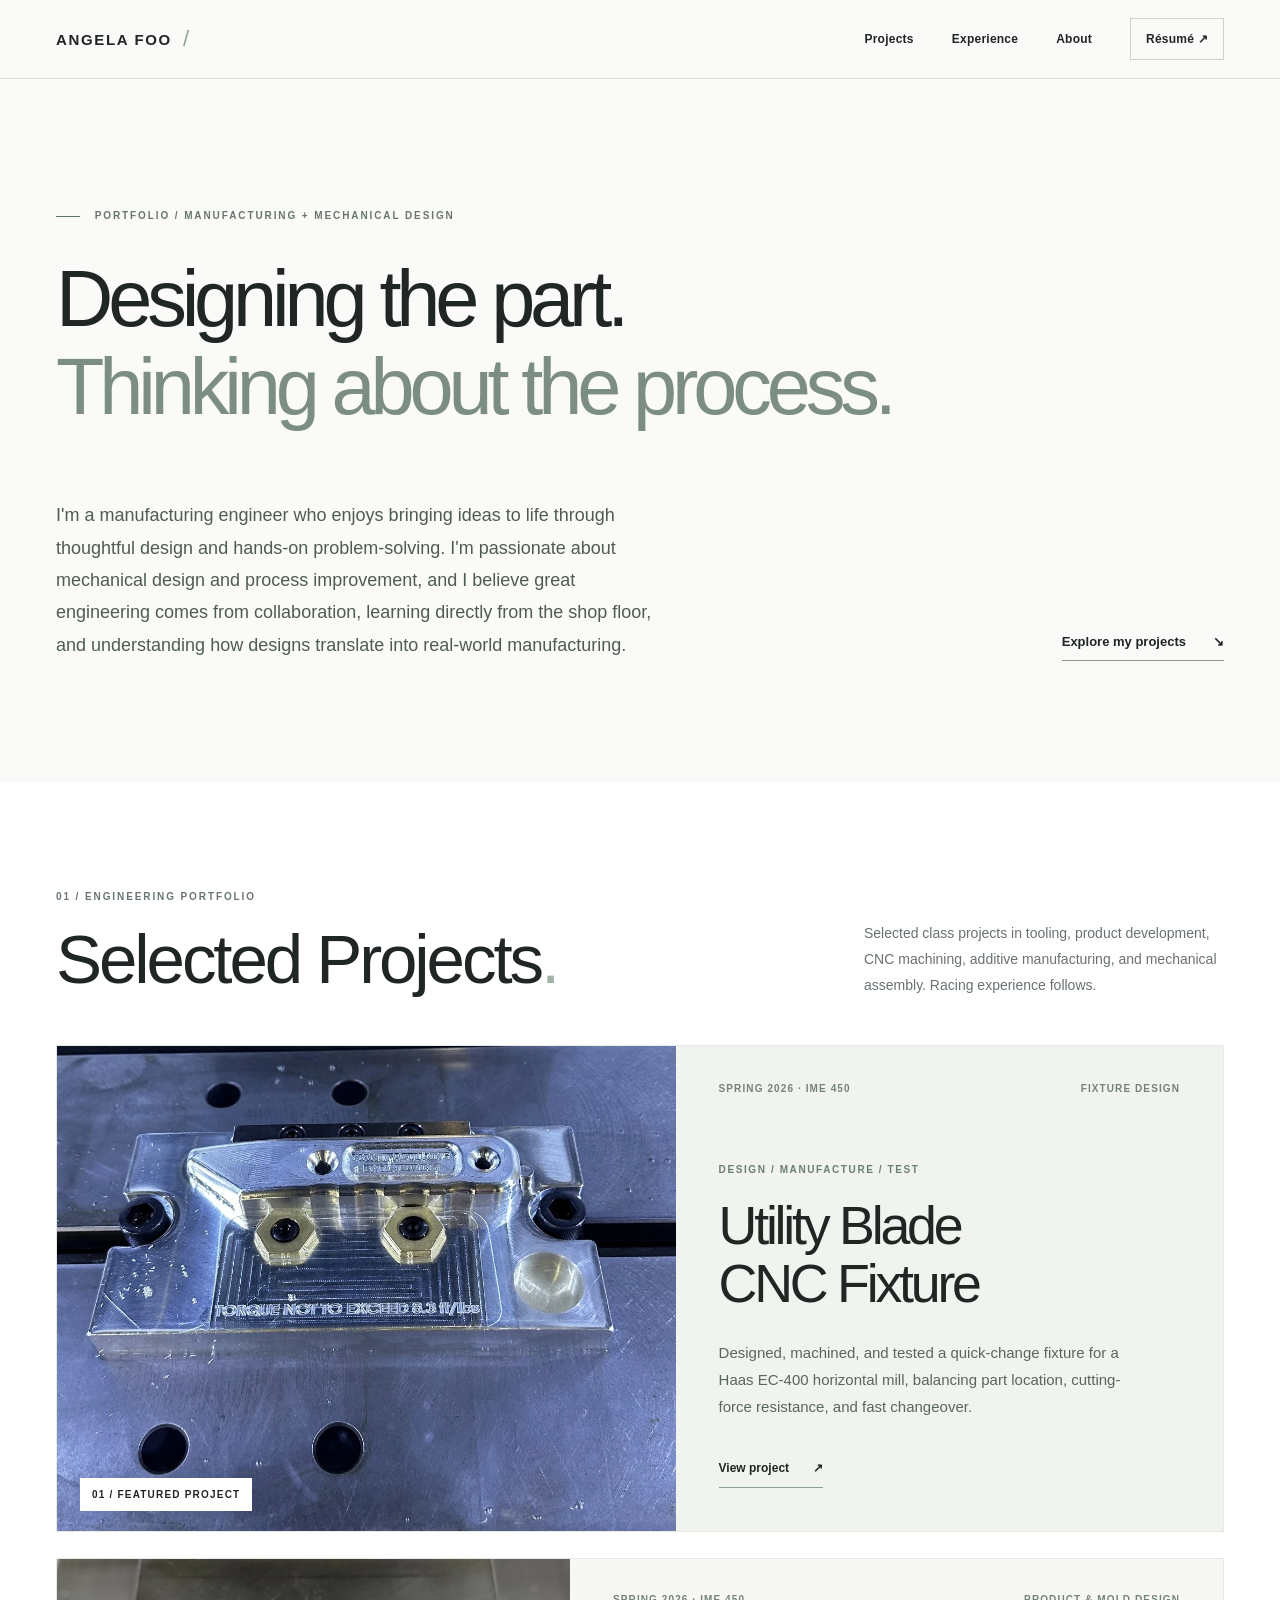
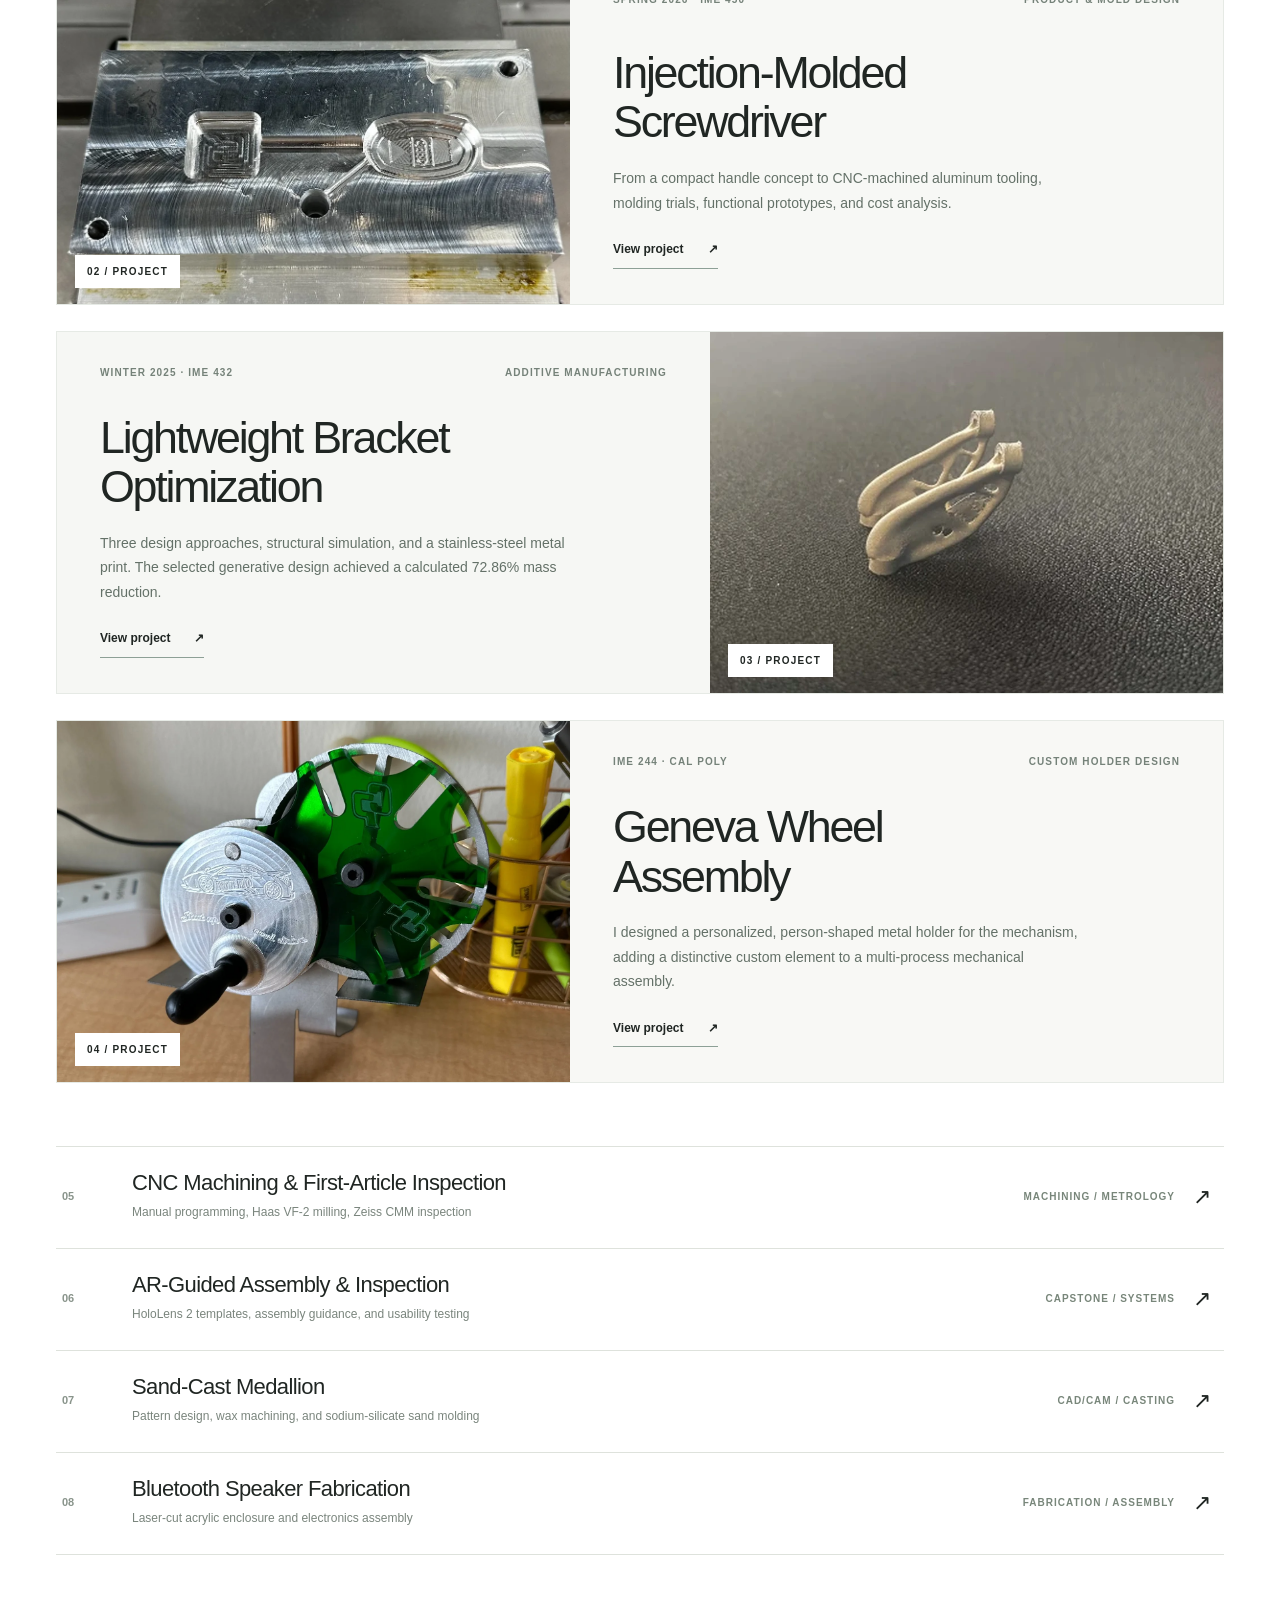
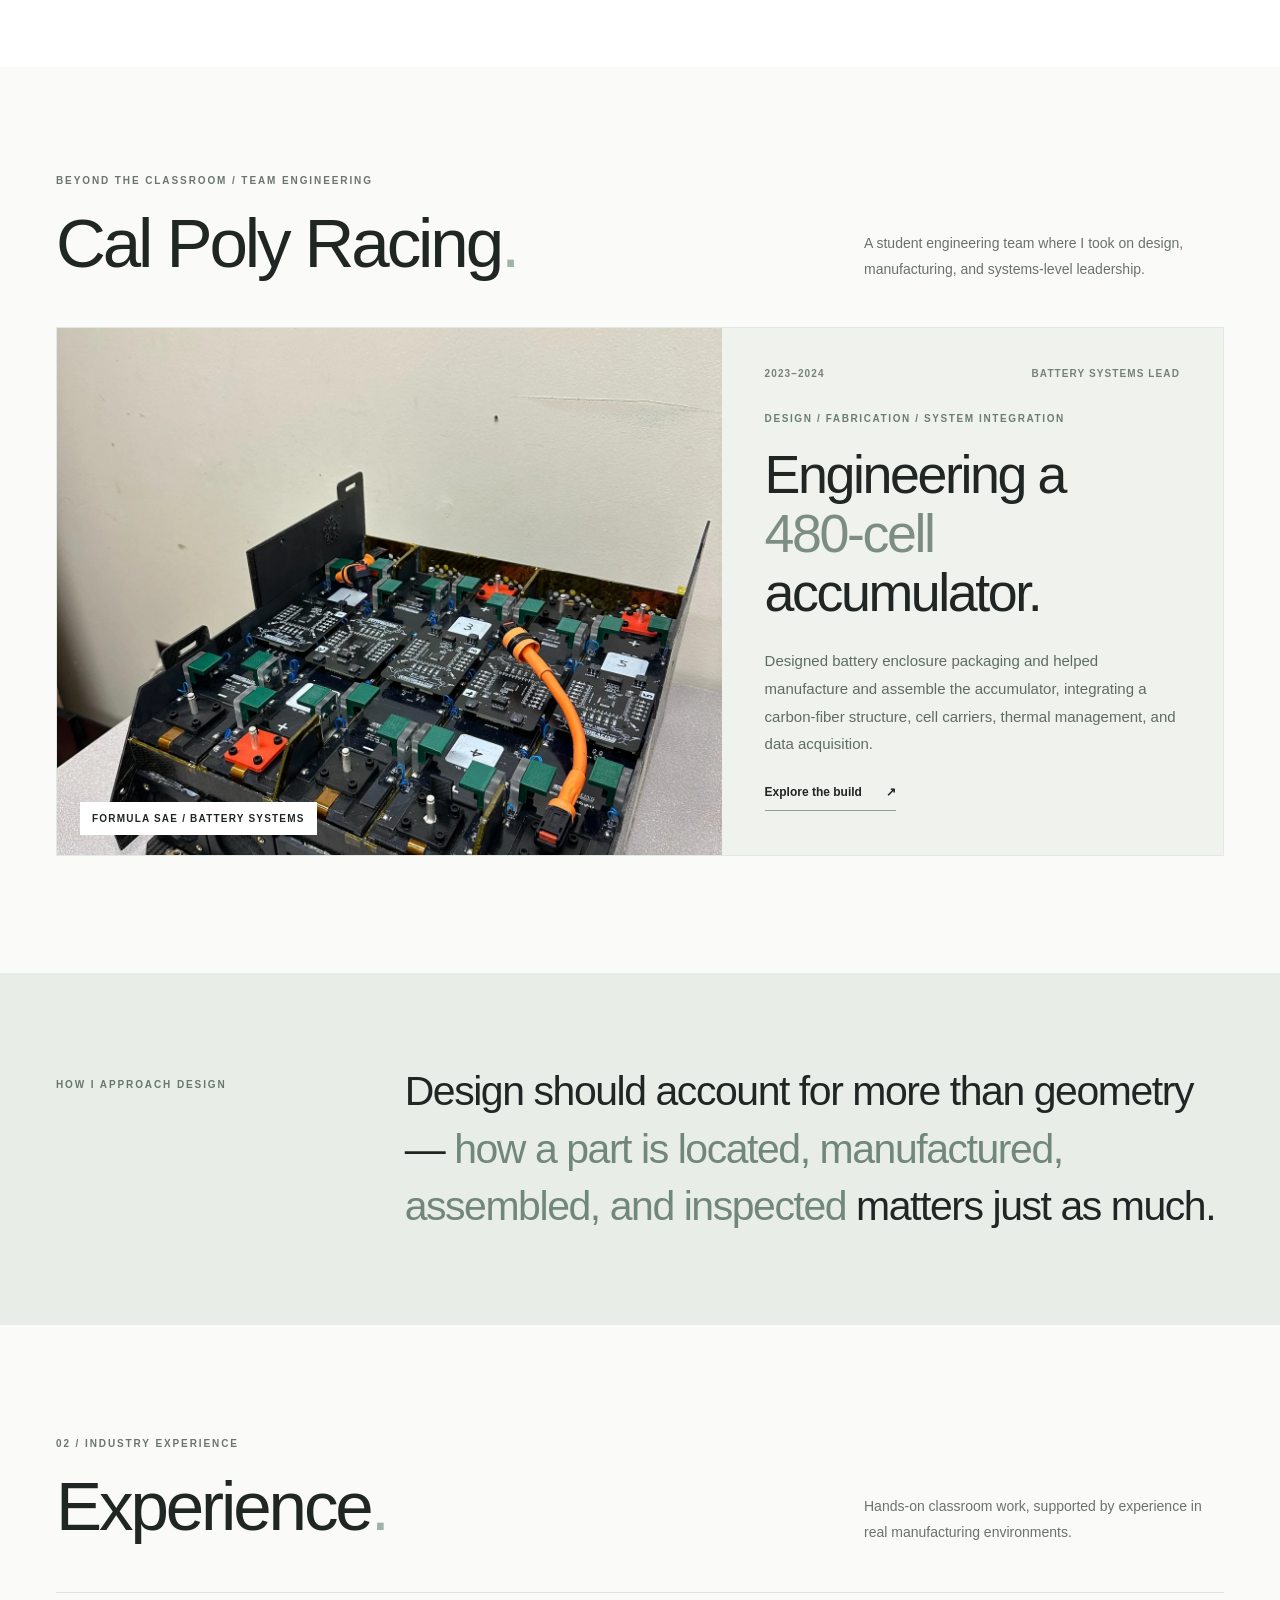
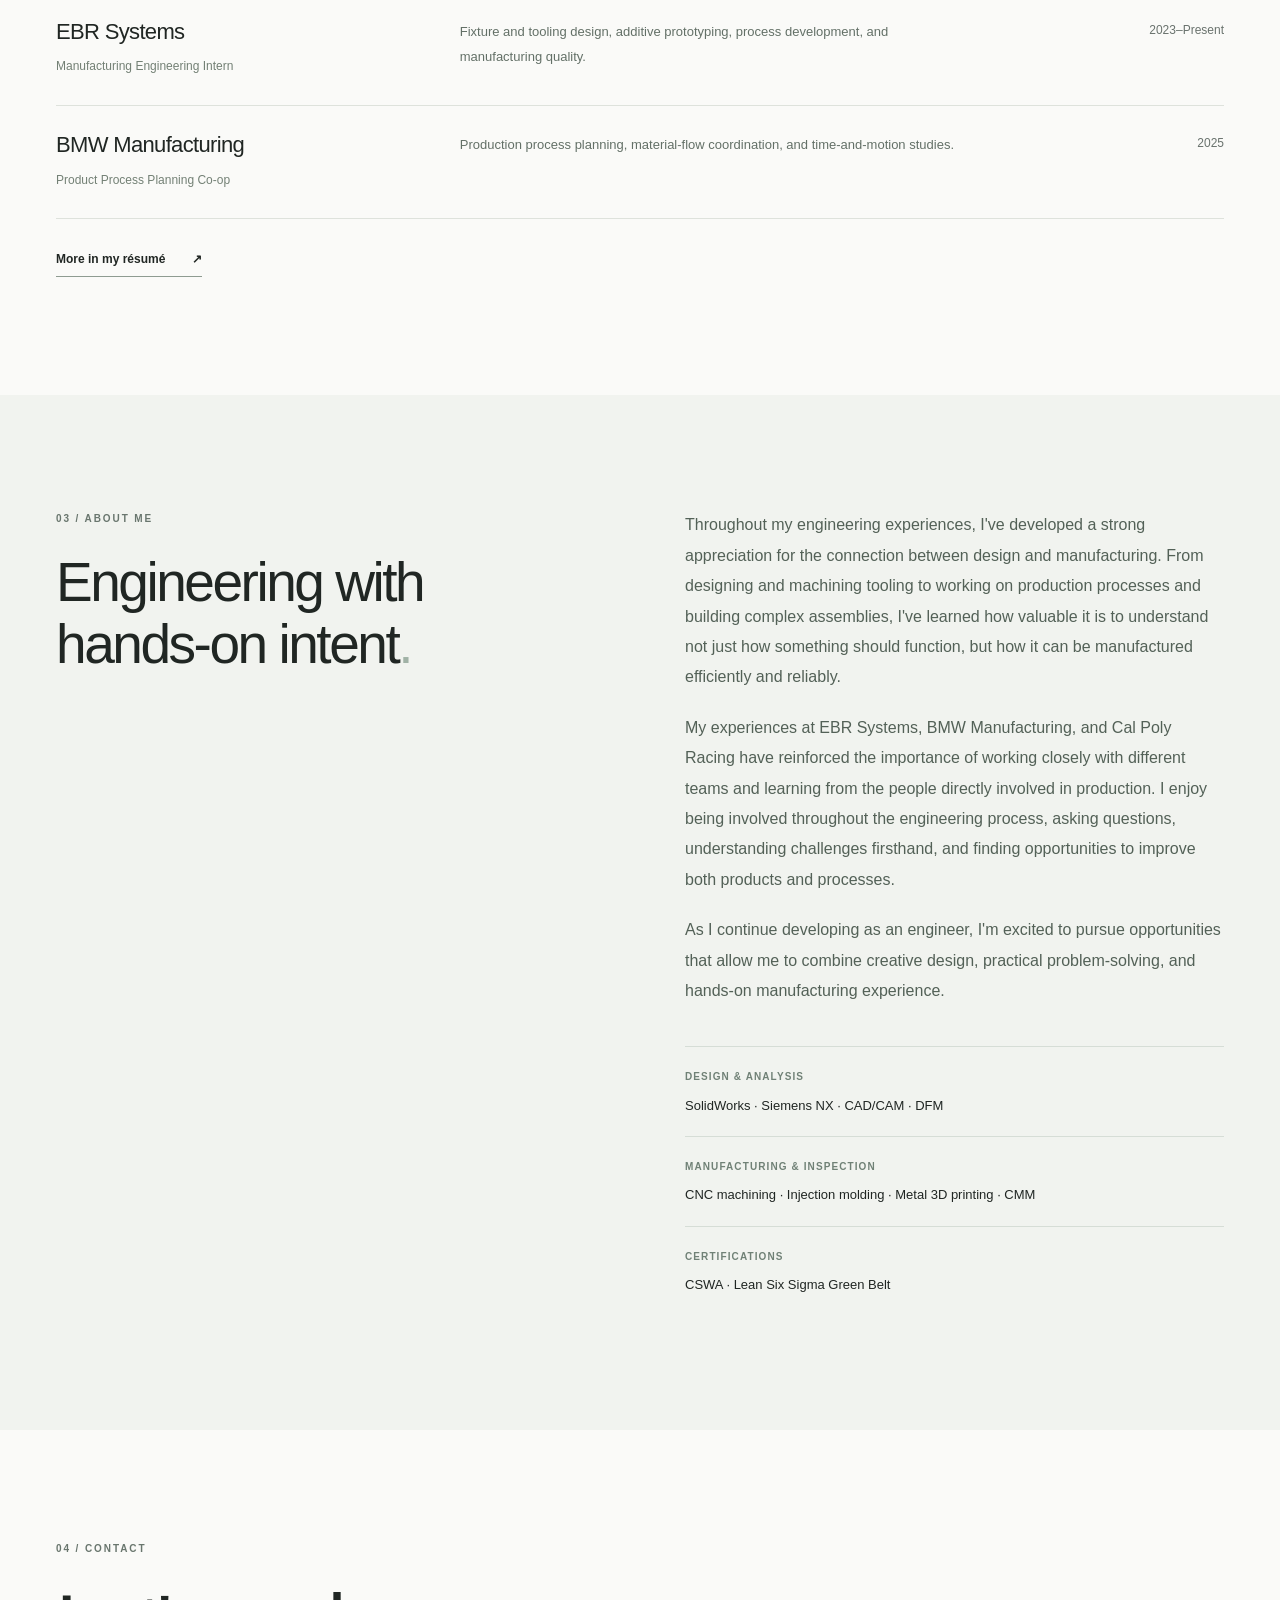
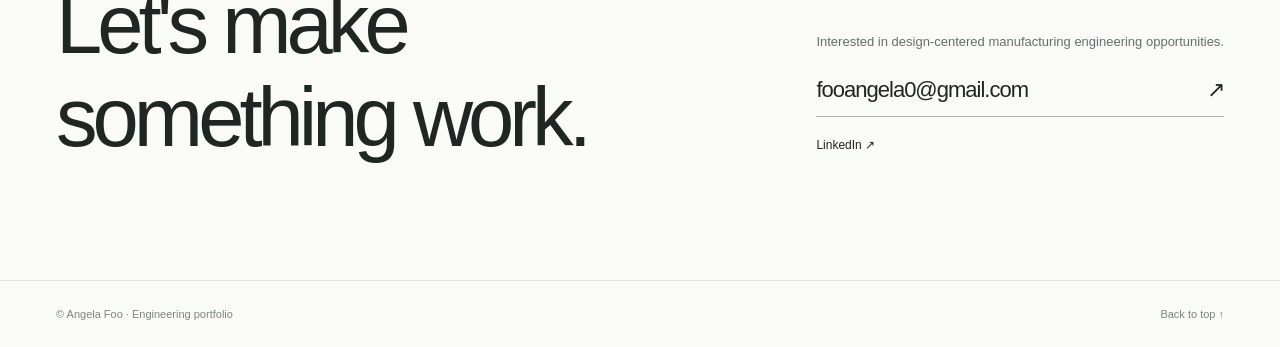
==== commit f1ae339a: "Update index.html" ====
--- a/index.html
+++ b/index.html
@@ -17,7 +17,7 @@
 <section class="hero shell">
  <p class="eyebrow"><span class="eyebrow-line"></span> PORTFOLIO / MANUFACTURING + MECHANICAL DESIGN</p>
  <h1>Designing the part.<br><em>Thinking about the process.</em></h1>
- <div class="hero-bottom"><p>I'm Angela, a Manufacturing Engineering student at Cal Poly. I enjoy translating CAD models into physical parts through thoughtful tooling, machining, prototyping, and design for manufacturability.</p><a class="text-link" href="#projects">Explore my projects <span aria-hidden="true">↘</span></a></div>
+ <div class="hero-bottom"><p>I'm a manufacturing engineer who enjoys bringing ideas to life through thoughtful design and hands-on problem-solving. I'm passionate about mechanical design and process improvement, and I believe great engineering comes from collaboration, learning directly from the shop floor, and understanding how designs translate into real-world manufacturing.</p><a class="text-link" href="#projects">Explore my projects <span aria-hidden="true">↘</span></a></div>
 </section>
 <section class="projects-section" id="projects">
  <div class="shell">
@@ -61,7 +61,7 @@
  <div class="experience-rows"><div class="experience-row"><div><h3>EBR Systems</h3><span>Manufacturing Engineering Intern</span></div><p>Fixture and tooling design, additive prototyping, process development, and manufacturing quality.</p><span class="experience-date">2023–Present</span></div><div class="experience-row"><div><h3>BMW Manufacturing</h3><span>Product Process Planning Co-op</span></div><p>Production process planning, material-flow coordination, and time-and-motion studies.</p><span class="experience-date">2025</span></div></div>
  <a href="Angela_Foo_Engineering_Portfolio/assets/Angela_Foo_Resume.pdf" target="_blank" rel="noopener" class="text-link smaller">More in my résumé <span aria-hidden="true">↗</span></a>
 </section>
-<section class="about-section" id="about"><div class="shell about-grid"><div><p class="eyebrow">03 / ABOUT ME</p><h2>Engineering with<br>hands-on intent<span class="accent-dot">.</span></h2></div><div class="about-copy"><p>I'm pursuing a B.S. in Manufacturing Engineering at California Polytechnic State University, San Luis Obispo (expected December 2026). My interests sit at the intersection of mechanical design, CNC machining, tooling, and practical problem-solving on the shop floor.</p><div class="about-meta"><div><span>DESIGN & ANALYSIS</span><p>SolidWorks · Siemens NX · CAD/CAM · DFM</p></div><div><span>MANUFACTURING & INSPECTION</span><p>CNC machining · Injection molding · Metal 3D printing · CMM</p></div><div><span>CERTIFICATIONS</span><p>CSWA · Lean Six Sigma Green Belt</p></div></div></div></div></section>
+<section class="about-section" id="about"><div class="shell about-grid"><div><p class="eyebrow">03 / ABOUT ME</p><h2>Engineering with<br>hands-on intent<span class="accent-dot">.</span></h2></div><div class="about-copy"><p>Throughout my engineering experiences, I've developed a strong appreciation for the connection between design and manufacturing. From designing and machining tooling to working on production processes and building complex assemblies, I've learned how valuable it is to understand not just how something should function, but how it can be manufactured efficiently and reliably.</p><p class="about-followup" style="margin-top:20px">My experiences at EBR Systems, BMW Manufacturing, and Cal Poly Racing have reinforced the importance of working closely with different teams and learning from the people directly involved in production. I enjoy being involved throughout the engineering process, asking questions, understanding challenges firsthand, and finding opportunities to improve both products and processes.</p><p class="about-followup" style="margin-top:20px">As I continue developing as an engineer, I'm excited to pursue opportunities that allow me to combine creative design, practical problem-solving, and hands-on manufacturing experience.</p><div class="about-meta"><div><span>DESIGN & ANALYSIS</span><p>SolidWorks · Siemens NX · CAD/CAM · DFM</p></div><div><span>MANUFACTURING & INSPECTION</span><p>CNC machining · Injection molding · Metal 3D printing · CMM</p></div><div><span>CERTIFICATIONS</span><p>CSWA · Lean Six Sigma Green Belt</p></div></div></div></div></section>
 <section class="contact-section shell" id="contact"><p class="eyebrow">04 / CONTACT</p><div class="contact-layout"><h2>Let's make<br>something work.</h2><div><p>Interested in design-centered manufacturing engineering opportunities.</p><a href="mailto:fooangela0@gmail.com" class="contact-link">fooangela0@gmail.com <span>↗</span></a><a href="https://www.linkedin.com/in/angiefoo/" target="_blank" rel="noopener noreferrer" class="social-link">LinkedIn ↗</a></div></div></section>
 </main>
 <footer class="site-footer"><div class="shell footer-flex"><span>© Angela Foo · Engineering portfolio</span><a href="#top">Back to top ↑</a></div></footer>
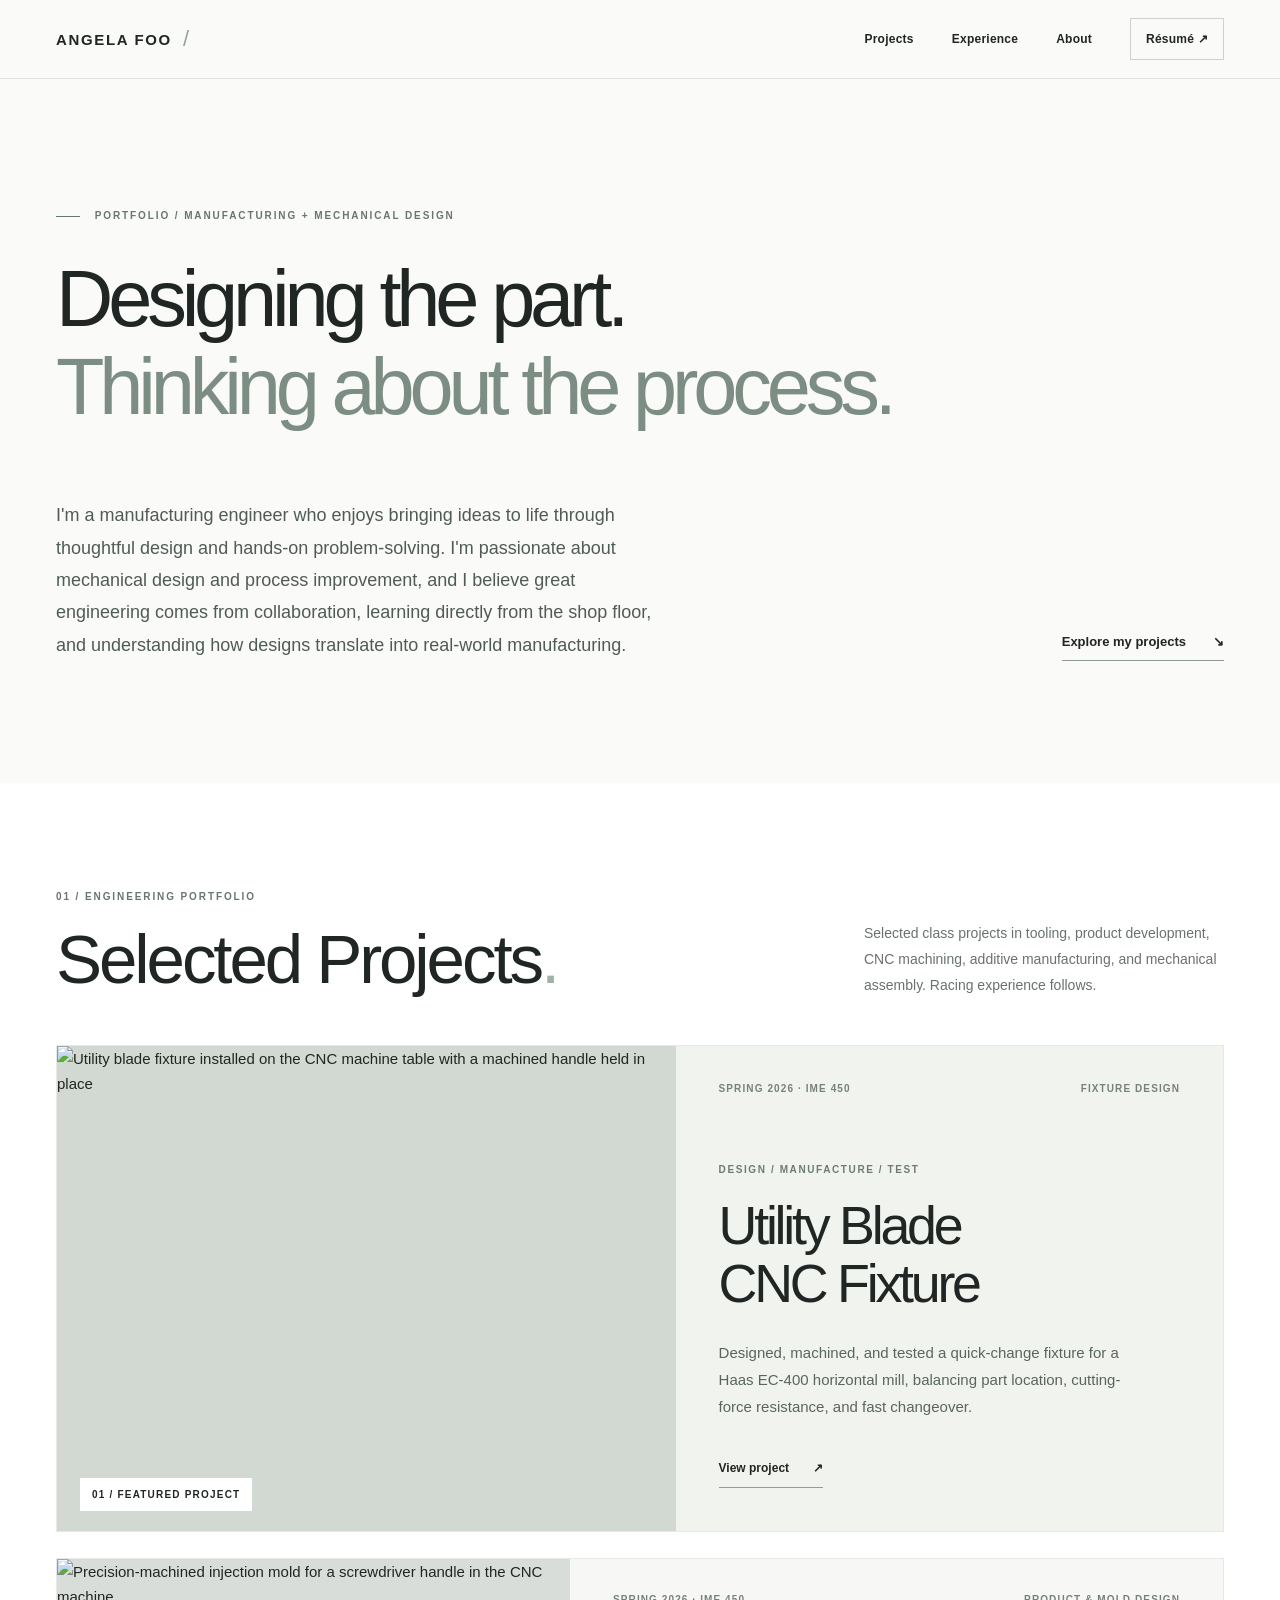
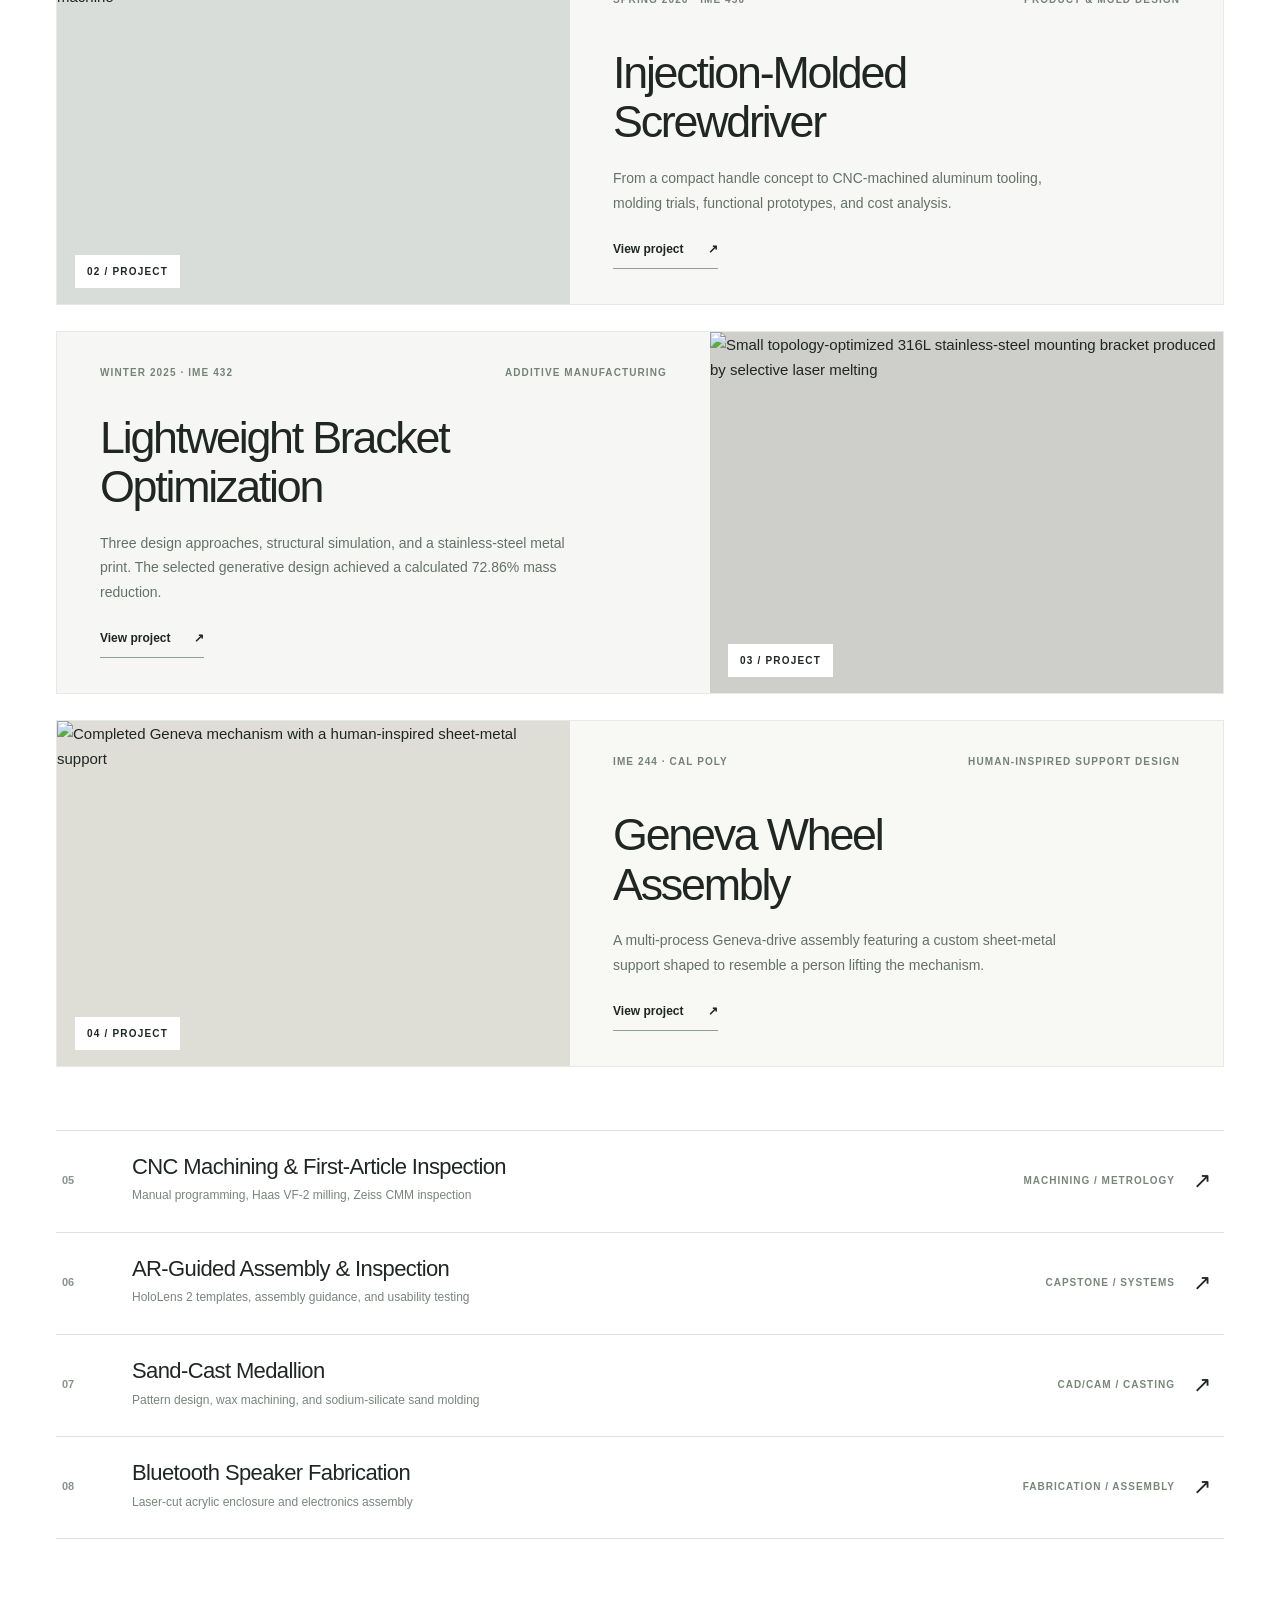
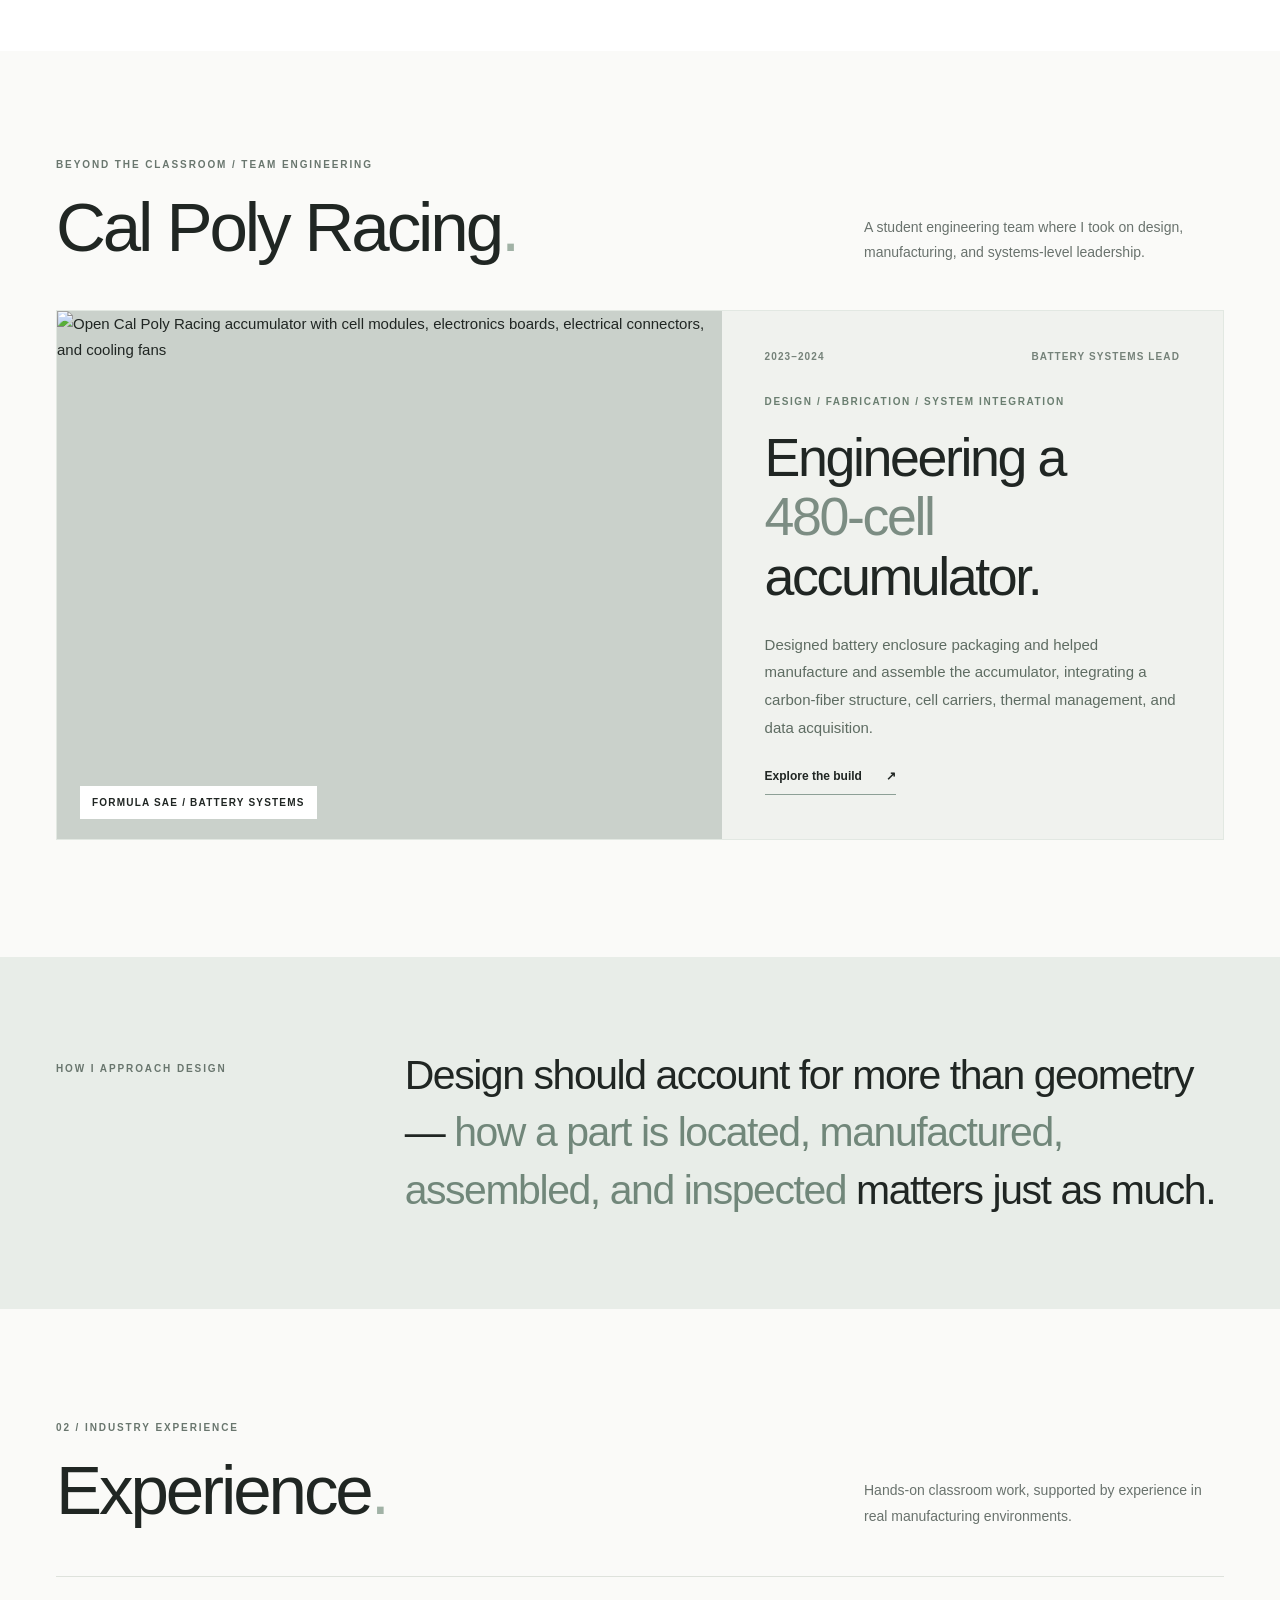
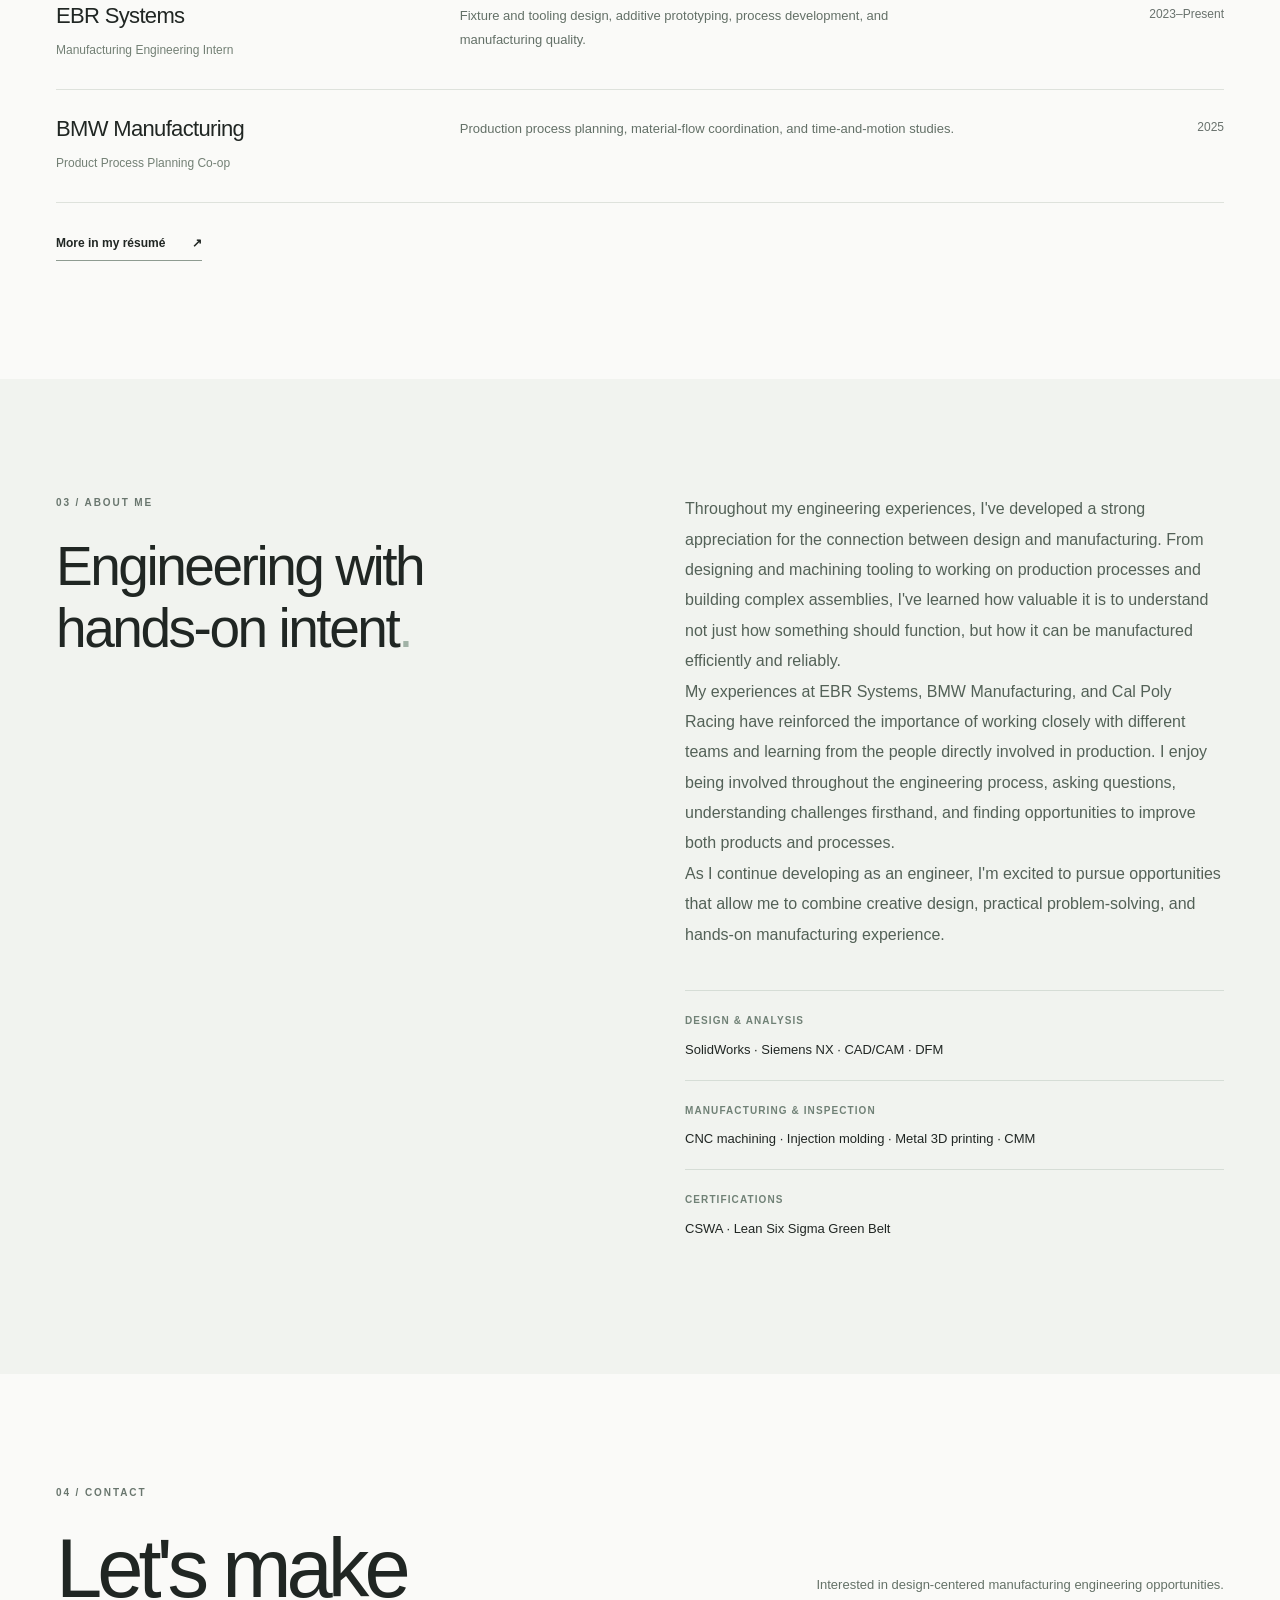
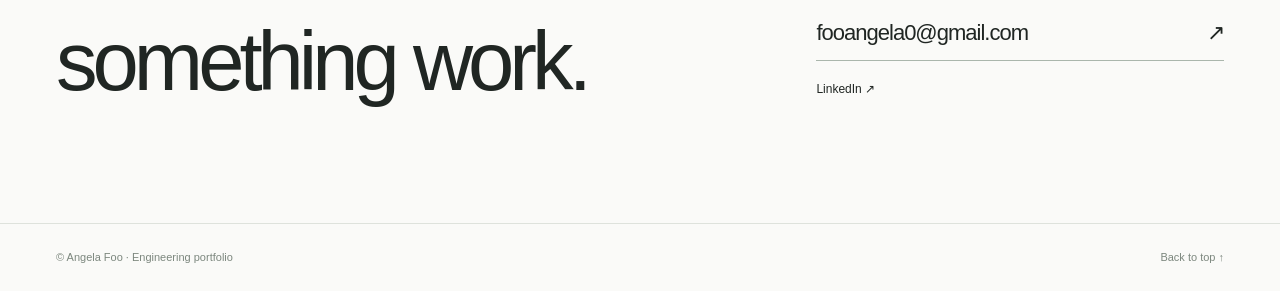
==== commit 82c260c8: "Update index.html" ====
--- a/index.html
+++ b/index.html
@@ -1,68 +1,69 @@
-<!doctype html>
+<!DOCTYPE html>
+
 <html lang="en">
 <head>
-  <meta charset="utf-8"><meta name="viewport" content="width=device-width,initial-scale=1">
-  <meta name="theme-color" content="#fafaf8"><meta name="description" content="Angela Foo — manufacturing engineer with a focus on mechanical design, CNC machining, tooling, and design for manufacturability. Selected academic engineering projects.">
-  <title>Angela Foo — Manufacturing & Design Engineering</title>
-  <link rel="stylesheet" href="Angela_Foo_Engineering_Portfolio/styles.css"><script src="Angela_Foo_Engineering_Portfolio/script.js" defer></script>
+<meta charset="utf-8"/><meta content="width=device-width,initial-scale=1" name="viewport"/>
+<meta content="#fafaf8" name="theme-color"/><meta content="Angela Foo — manufacturing engineer with a focus on mechanical design, CNC machining, tooling, and design for manufacturability. Selected academic engineering projects." name="description"/>
+<title>Angela Foo — Manufacturing &amp; Design Engineering</title>
+<link href="styles.css" rel="stylesheet"/><script defer="" src="script.js"></script>
 </head>
 <body id="top">
 <a class="skip-link" href="#main">Skip to main content</a>
 <header class="site-header"><div class="shell navigation">
-  <a class="logo" href="index.html">ANGELA FOO<span class="logo-mark">/</span></a>
-  <button class="menu-toggle" type="button" aria-controls="site-nav" aria-expanded="false">Menu <span aria-hidden="true">☰</span></button>
-  <nav class="site-nav" id="site-nav" aria-label="Main navigation"><a href="#projects">Projects</a><a href="#experience">Experience</a><a href="#about">About</a><a class="nav-resume" href="Angela_Foo_Engineering_Portfolio/assets/Angela_Foo_Resume.pdf" target="_blank" rel="noopener">Résumé <span aria-hidden="true">↗</span></a></nav>
+<a class="logo" href="index.html">ANGELA FOO<span class="logo-mark">/</span></a>
+<button aria-controls="site-nav" aria-expanded="false" class="menu-toggle" type="button">Menu <span aria-hidden="true">☰</span></button>
+<nav aria-label="Main navigation" class="site-nav" id="site-nav"><a href="#projects">Projects</a><a href="#experience">Experience</a><a href="#about">About</a><a class="nav-resume" href="assets/Angela_Foo_Resume.pdf" rel="noopener" target="_blank">Résumé <span aria-hidden="true">↗</span></a></nav>
 </div></header>
 <main id="main">
 <section class="hero shell">
- <p class="eyebrow"><span class="eyebrow-line"></span> PORTFOLIO / MANUFACTURING + MECHANICAL DESIGN</p>
- <h1>Designing the part.<br><em>Thinking about the process.</em></h1>
- <div class="hero-bottom"><p>I'm a manufacturing engineer who enjoys bringing ideas to life through thoughtful design and hands-on problem-solving. I'm passionate about mechanical design and process improvement, and I believe great engineering comes from collaboration, learning directly from the shop floor, and understanding how designs translate into real-world manufacturing.</p><a class="text-link" href="#projects">Explore my projects <span aria-hidden="true">↘</span></a></div>
+<p class="eyebrow"><span class="eyebrow-line"></span> PORTFOLIO / MANUFACTURING + MECHANICAL DESIGN</p>
+<h1>Designing the part.<br/><em>Thinking about the process.</em></h1>
+<div class="hero-bottom"><p>I'm a manufacturing engineer who enjoys bringing ideas to life through thoughtful design and hands-on problem-solving. I'm passionate about mechanical design and process improvement, and I believe great engineering comes from collaboration, learning directly from the shop floor, and understanding how designs translate into real-world manufacturing.</p><a class="text-link" href="#projects">Explore my projects <span aria-hidden="true">↘</span></a></div>
 </section>
 <section class="projects-section" id="projects">
- <div class="shell">
-  <div class="section-bar"><div><p class="eyebrow">01 / ENGINEERING PORTFOLIO</p><h2>Selected Projects<span class="accent-dot">.</span></h2></div><p class="section-subtitle">Selected class projects in tooling, product development, CNC machining, additive manufacturing, and mechanical assembly. Racing experience follows.</p></div>
-  <a class="featured-project" href="Angela_Foo_Engineering_Portfolio/fixture.html" aria-label="View project: Utility Blade CNC Fixture">
-   <div class="featured-media"><img class="fixture-cover-photo" src="Angela_Foo_Engineering_Portfolio/assets/fixture-cnc-machine.webp" alt="Utility blade fixture installed on the CNC machine table with a machined handle held in place" fetchpriority="high"><span class="photo-stamp">01 / FEATURED PROJECT</span></div>
-   <div class="featured-copy"><div class="featured-top"><span>SPRING 2026 · IME 450</span><span>FIXTURE DESIGN</span></div><div class="featured-main"><p class="label-small">DESIGN / MANUFACTURE / TEST</p><h3>Utility Blade<br>CNC Fixture</h3><p>Designed, machined, and tested a quick-change fixture for a Haas EC-400 horizontal mill, balancing part location, cutting-force resistance, and fast changeover.</p><span class="project-cta">View project <span aria-hidden="true">↗</span></span></div></div>
-  </a>
-  <a class="second-feature" href="Angela_Foo_Engineering_Portfolio/injection.html" aria-label="View project: Injection-Molded Screwdriver">
-    <div class="second-feature-media"><img src="Angela_Foo_Engineering_Portfolio/assets/mold-in-cnc.webp" alt="Precision-machined injection mold for a screwdriver handle in the CNC machine" loading="lazy"><span class="photo-stamp">02 / PROJECT</span></div>
-    <div class="second-feature-copy"><div class="featured-top"><span>SPRING 2026 · IME 450</span><span>PRODUCT &amp; MOLD DESIGN</span></div><div><h3>Injection-Molded<br>Screwdriver</h3><p>From a compact handle concept to CNC-machined aluminum tooling, molding trials, functional prototypes, and cost analysis.</p><span class="project-cta">View project <span aria-hidden="true">↗</span></span></div></div>
-  </a>
-  <a class="second-feature third-feature" href="Angela_Foo_Engineering_Portfolio/bracket.html" aria-label="View project: Lightweight Metal Bracket Optimization">
-    <div class="second-feature-media"><img src="Angela_Foo_Engineering_Portfolio/assets/bracket-printed-bracket.webp" alt="Small topology-optimized 316L stainless-steel mounting bracket produced by selective laser melting" loading="lazy"><span class="photo-stamp">03 / PROJECT</span></div>
-    <div class="second-feature-copy"><div class="featured-top"><span>WINTER 2025 · IME 432</span><span>ADDITIVE MANUFACTURING</span></div><div><h3>Lightweight Bracket<br>Optimization</h3><p>Three design approaches, structural simulation, and a stainless-steel metal print. The selected generative design achieved a calculated 72.86% mass reduction.</p><span class="project-cta">View project <span aria-hidden="true">↗</span></span></div></div>
-  </a>
-  <a class="second-feature fourth-feature" href="Angela_Foo_Engineering_Portfolio/geneva.html" aria-label="View project: Geneva Wheel Mechanical Assembly">
-    <div class="second-feature-media"><img src="Angela_Foo_Engineering_Portfolio/assets/geneva-assembled.webp" alt="Completed Geneva wheel mechanism mounted on Angela’s custom person-shaped metal holder" loading="lazy"><span class="photo-stamp">04 / PROJECT</span></div>
-    <div class="second-feature-copy"><div class="featured-top"><span>IME 244 · CAL POLY</span><span>CUSTOM HOLDER DESIGN</span></div><div><h3>Geneva Wheel<br>Assembly</h3><p>I designed a personalized, person-shaped metal holder for the mechanism, adding a distinctive custom element to a multi-process mechanical assembly.</p><span class="project-cta">View project <span aria-hidden="true">↗</span></span></div></div>
-  </a>
-  <div class="projects-list" aria-label="Additional academic projects">
-   <a class="project-row" href="Angela_Foo_Engineering_Portfolio/project.html?project=cnc-metrology"><span class="project-number">05</span><div class="project-row-title"><h3>CNC Machining & First-Article Inspection</h3><p>Manual programming, Haas VF-2 milling, Zeiss CMM inspection</p></div><span class="project-category">MACHINING / METROLOGY</span><span class="row-arrow" aria-hidden="true">↗</span></a>
-   <a class="project-row" href="Angela_Foo_Engineering_Portfolio/project.html?project=ar-capstone"><span class="project-number">06</span><div class="project-row-title"><h3>AR-Guided Assembly & Inspection</h3><p>HoloLens 2 templates, assembly guidance, and usability testing</p></div><span class="project-category">CAPSTONE / SYSTEMS</span><span class="row-arrow" aria-hidden="true">↗</span></a>
-   <a class="project-row" href="Angela_Foo_Engineering_Portfolio/project.html?project=sand-casting"><span class="project-number">07</span><div class="project-row-title"><h3>Sand-Cast Medallion</h3><p>Pattern design, wax machining, and sodium-silicate sand molding</p></div><span class="project-category">CAD/CAM / CASTING</span><span class="row-arrow" aria-hidden="true">↗</span></a>
-   <a class="project-row" href="Angela_Foo_Engineering_Portfolio/project.html?project=bluetooth-speaker"><span class="project-number">08</span><div class="project-row-title"><h3>Bluetooth Speaker Fabrication</h3><p>Laser-cut acrylic enclosure and electronics assembly</p></div><span class="project-category">FABRICATION / ASSEMBLY</span><span class="row-arrow" aria-hidden="true">↗</span></a>
-  </div>
- </div>
+<div class="shell">
+<div class="section-bar"><div><p class="eyebrow">01 / ENGINEERING PORTFOLIO</p><h2>Selected Projects<span class="accent-dot">.</span></h2></div><p class="section-subtitle">Selected class projects in tooling, product development, CNC machining, additive manufacturing, and mechanical assembly. Racing experience follows.</p></div>
+<a aria-label="View project: Utility Blade CNC Fixture" class="featured-project" href="fixture.html">
+<div class="featured-media"><img alt="Utility blade fixture installed on the CNC machine table with a machined handle held in place" class="fixture-cover-photo" fetchpriority="high" src="assets/fixture-cnc-machine.webp"/><span class="photo-stamp">01 / FEATURED PROJECT</span></div>
+<div class="featured-copy"><div class="featured-top"><span>SPRING 2026 · IME 450</span><span>FIXTURE DESIGN</span></div><div class="featured-main"><p class="label-small">DESIGN / MANUFACTURE / TEST</p><h3>Utility Blade<br/>CNC Fixture</h3><p>Designed, machined, and tested a quick-change fixture for a Haas EC-400 horizontal mill, balancing part location, cutting-force resistance, and fast changeover.</p><span class="project-cta">View project <span aria-hidden="true">↗</span></span></div></div>
+</a>
+<a aria-label="View project: Injection-Molded Screwdriver" class="second-feature" href="injection.html">
+<div class="second-feature-media"><img alt="Precision-machined injection mold for a screwdriver handle in the CNC machine" loading="lazy" src="assets/mold-in-cnc.webp"/><span class="photo-stamp">02 / PROJECT</span></div>
+<div class="second-feature-copy"><div class="featured-top"><span>SPRING 2026 · IME 450</span><span>PRODUCT &amp; MOLD DESIGN</span></div><div><h3>Injection-Molded<br/>Screwdriver</h3><p>From a compact handle concept to CNC-machined aluminum tooling, molding trials, functional prototypes, and cost analysis.</p><span class="project-cta">View project <span aria-hidden="true">↗</span></span></div></div>
+</a>
+<a aria-label="View project: Lightweight Metal Bracket Optimization" class="second-feature third-feature" href="bracket.html">
+<div class="second-feature-media"><img alt="Small topology-optimized 316L stainless-steel mounting bracket produced by selective laser melting" loading="lazy" src="assets/bracket-printed-bracket.webp"/><span class="photo-stamp">03 / PROJECT</span></div>
+<div class="second-feature-copy"><div class="featured-top"><span>WINTER 2025 · IME 432</span><span>ADDITIVE MANUFACTURING</span></div><div><h3>Lightweight Bracket<br/>Optimization</h3><p>Three design approaches, structural simulation, and a stainless-steel metal print. The selected generative design achieved a calculated 72.86% mass reduction.</p><span class="project-cta">View project <span aria-hidden="true">↗</span></span></div></div>
+</a>
+<a aria-label="View project: Geneva Wheel Mechanical Assembly" class="second-feature fourth-feature" href="geneva.html">
+<div class="second-feature-media"><img alt="Completed Geneva mechanism with a human-inspired sheet-metal support" loading="lazy" src="assets/geneva-assembled.webp"/><span class="photo-stamp">04 / PROJECT</span></div>
+<div class="second-feature-copy"><div class="featured-top"><span>IME 244 · CAL POLY</span><span>HUMAN-INSPIRED SUPPORT DESIGN</span></div><div><h3>Geneva Wheel<br/>Assembly</h3><p>A multi-process Geneva-drive assembly featuring a custom sheet-metal support shaped to resemble a person lifting the mechanism.</p><span class="project-cta">View project <span aria-hidden="true">↗</span></span></div></div>
+</a>
+<div aria-label="Additional academic projects" class="projects-list">
+<a class="project-row" href="project.html?project=cnc-metrology"><span class="project-number">05</span><div class="project-row-title"><h3>CNC Machining &amp; First-Article Inspection</h3><p>Manual programming, Haas VF-2 milling, Zeiss CMM inspection</p></div><span class="project-category">MACHINING / METROLOGY</span><span aria-hidden="true" class="row-arrow">↗</span></a>
+<a class="project-row" href="project.html?project=ar-capstone"><span class="project-number">06</span><div class="project-row-title"><h3>AR-Guided Assembly &amp; Inspection</h3><p>HoloLens 2 templates, assembly guidance, and usability testing</p></div><span class="project-category">CAPSTONE / SYSTEMS</span><span aria-hidden="true" class="row-arrow">↗</span></a>
+<a class="project-row" href="project.html?project=sand-casting"><span class="project-number">07</span><div class="project-row-title"><h3>Sand-Cast Medallion</h3><p>Pattern design, wax machining, and sodium-silicate sand molding</p></div><span class="project-category">CAD/CAM / CASTING</span><span aria-hidden="true" class="row-arrow">↗</span></a>
+<a class="project-row" href="project.html?project=bluetooth-speaker"><span class="project-number">08</span><div class="project-row-title"><h3>Bluetooth Speaker Fabrication</h3><p>Laser-cut acrylic enclosure and electronics assembly</p></div><span class="project-category">FABRICATION / ASSEMBLY</span><span aria-hidden="true" class="row-arrow">↗</span></a>
+</div>
+</div>
 </section>
-<section class="racing-feature" id="racing" aria-labelledby="racing-feature-heading">
- <div class="shell">
-  <div class="section-bar racing-feature-bar"><div><p class="eyebrow">BEYOND THE CLASSROOM / TEAM ENGINEERING</p><h2 id="racing-feature-heading">Cal Poly Racing<span class="accent-dot">.</span></h2></div><p class="section-subtitle">A student engineering team where I took on design, manufacturing, and systems-level leadership.</p></div>
-  <a class="racing-feature-link" href="Angela_Foo_Engineering_Portfolio/racing.html" aria-label="Read about Cal Poly Racing battery systems engineering">
-   <div class="racing-feature-media"><img src="Angela_Foo_Engineering_Portfolio/assets/racing-accumulator-overview.webp" alt="Open Cal Poly Racing accumulator with cell modules, electronics boards, electrical connectors, and cooling fans" loading="lazy"><span class="photo-stamp">FORMULA SAE / BATTERY SYSTEMS</span></div>
-   <div class="racing-feature-copy"><div class="featured-top"><span>2023–2024</span><span>BATTERY SYSTEMS LEAD</span></div><div><p class="label-small">DESIGN / FABRICATION / SYSTEM INTEGRATION</p><h3>Engineering a<br><em>480-cell</em> accumulator.</h3><p>Designed battery enclosure packaging and helped manufacture and assemble the accumulator, integrating a carbon-fiber structure, cell carriers, thermal management, and data acquisition.</p><span class="project-cta">Explore the build <span aria-hidden="true">↗</span></span></div></div>
-  </a>
- </div>
+<section aria-labelledby="racing-feature-heading" class="racing-feature" id="racing">
+<div class="shell">
+<div class="section-bar racing-feature-bar"><div><p class="eyebrow">BEYOND THE CLASSROOM / TEAM ENGINEERING</p><h2 id="racing-feature-heading">Cal Poly Racing<span class="accent-dot">.</span></h2></div><p class="section-subtitle">A student engineering team where I took on design, manufacturing, and systems-level leadership.</p></div>
+<a aria-label="Read about Cal Poly Racing battery systems engineering" class="racing-feature-link" href="racing.html">
+<div class="racing-feature-media"><img alt="Open Cal Poly Racing accumulator with cell modules, electronics boards, electrical connectors, and cooling fans" loading="lazy" src="assets/racing-accumulator-overview.webp"/><span class="photo-stamp">FORMULA SAE / BATTERY SYSTEMS</span></div>
+<div class="racing-feature-copy"><div class="featured-top"><span>2023–2024</span><span>BATTERY SYSTEMS LEAD</span></div><div><p class="label-small">DESIGN / FABRICATION / SYSTEM INTEGRATION</p><h3>Engineering a<br/><em>480-cell</em> accumulator.</h3><p>Designed battery enclosure packaging and helped manufacture and assemble the accumulator, integrating a carbon-fiber structure, cell carriers, thermal management, and data acquisition.</p><span class="project-cta">Explore the build <span aria-hidden="true">↗</span></span></div></div>
+</a>
+</div>
 </section>
 <section class="process-band"><div class="shell process-band-inner"><p class="eyebrow">HOW I APPROACH DESIGN</p><p>Design should account for more than geometry — <em>how a part is located, manufactured, assembled, and inspected</em> matters just as much.</p></div></section>
 <section class="experience-section shell" id="experience">
- <div class="section-bar"><div><p class="eyebrow">02 / INDUSTRY EXPERIENCE</p><h2>Experience<span class="accent-dot">.</span></h2></div><p class="section-subtitle">Hands-on classroom work, supported by experience in real manufacturing environments.</p></div>
- <div class="experience-rows"><div class="experience-row"><div><h3>EBR Systems</h3><span>Manufacturing Engineering Intern</span></div><p>Fixture and tooling design, additive prototyping, process development, and manufacturing quality.</p><span class="experience-date">2023–Present</span></div><div class="experience-row"><div><h3>BMW Manufacturing</h3><span>Product Process Planning Co-op</span></div><p>Production process planning, material-flow coordination, and time-and-motion studies.</p><span class="experience-date">2025</span></div></div>
- <a href="Angela_Foo_Engineering_Portfolio/assets/Angela_Foo_Resume.pdf" target="_blank" rel="noopener" class="text-link smaller">More in my résumé <span aria-hidden="true">↗</span></a>
+<div class="section-bar"><div><p class="eyebrow">02 / INDUSTRY EXPERIENCE</p><h2>Experience<span class="accent-dot">.</span></h2></div><p class="section-subtitle">Hands-on classroom work, supported by experience in real manufacturing environments.</p></div>
+<div class="experience-rows"><div class="experience-row"><div><h3>EBR Systems</h3><span>Manufacturing Engineering Intern</span></div><p>Fixture and tooling design, additive prototyping, process development, and manufacturing quality.</p><span class="experience-date">2023–Present</span></div><div class="experience-row"><div><h3>BMW Manufacturing</h3><span>Product Process Planning Co-op</span></div><p>Production process planning, material-flow coordination, and time-and-motion studies.</p><span class="experience-date">2025</span></div></div>
+<a class="text-link smaller" href="assets/Angela_Foo_Resume.pdf" rel="noopener" target="_blank">More in my résumé <span aria-hidden="true">↗</span></a>
 </section>
-<section class="about-section" id="about"><div class="shell about-grid"><div><p class="eyebrow">03 / ABOUT ME</p><h2>Engineering with<br>hands-on intent<span class="accent-dot">.</span></h2></div><div class="about-copy"><p>Throughout my engineering experiences, I've developed a strong appreciation for the connection between design and manufacturing. From designing and machining tooling to working on production processes and building complex assemblies, I've learned how valuable it is to understand not just how something should function, but how it can be manufactured efficiently and reliably.</p><p class="about-followup" style="margin-top:20px">My experiences at EBR Systems, BMW Manufacturing, and Cal Poly Racing have reinforced the importance of working closely with different teams and learning from the people directly involved in production. I enjoy being involved throughout the engineering process, asking questions, understanding challenges firsthand, and finding opportunities to improve both products and processes.</p><p class="about-followup" style="margin-top:20px">As I continue developing as an engineer, I'm excited to pursue opportunities that allow me to combine creative design, practical problem-solving, and hands-on manufacturing experience.</p><div class="about-meta"><div><span>DESIGN & ANALYSIS</span><p>SolidWorks · Siemens NX · CAD/CAM · DFM</p></div><div><span>MANUFACTURING & INSPECTION</span><p>CNC machining · Injection molding · Metal 3D printing · CMM</p></div><div><span>CERTIFICATIONS</span><p>CSWA · Lean Six Sigma Green Belt</p></div></div></div></div></section>
-<section class="contact-section shell" id="contact"><p class="eyebrow">04 / CONTACT</p><div class="contact-layout"><h2>Let's make<br>something work.</h2><div><p>Interested in design-centered manufacturing engineering opportunities.</p><a href="mailto:fooangela0@gmail.com" class="contact-link">fooangela0@gmail.com <span>↗</span></a><a href="https://www.linkedin.com/in/angiefoo/" target="_blank" rel="noopener noreferrer" class="social-link">LinkedIn ↗</a></div></div></section>
+<section class="about-section" id="about"><div class="shell about-grid"><div><p class="eyebrow">03 / ABOUT ME</p><h2>Engineering with<br/>hands-on intent<span class="accent-dot">.</span></h2></div><div class="about-copy"><p>Throughout my engineering experiences, I've developed a strong appreciation for the connection between design and manufacturing. From designing and machining tooling to working on production processes and building complex assemblies, I've learned how valuable it is to understand not just how something should function, but how it can be manufactured efficiently and reliably.</p><p class="about-followup">My experiences at EBR Systems, BMW Manufacturing, and Cal Poly Racing have reinforced the importance of working closely with different teams and learning from the people directly involved in production. I enjoy being involved throughout the engineering process, asking questions, understanding challenges firsthand, and finding opportunities to improve both products and processes.</p><p class="about-followup">As I continue developing as an engineer, I'm excited to pursue opportunities that allow me to combine creative design, practical problem-solving, and hands-on manufacturing experience.</p><div class="about-meta"><div><span>DESIGN &amp; ANALYSIS</span><p>SolidWorks · Siemens NX · CAD/CAM · DFM</p></div><div><span>MANUFACTURING &amp; INSPECTION</span><p>CNC machining · Injection molding · Metal 3D printing · CMM</p></div><div><span>CERTIFICATIONS</span><p>CSWA · Lean Six Sigma Green Belt</p></div></div></div></div></section>
+<section class="contact-section shell" id="contact"><p class="eyebrow">04 / CONTACT</p><div class="contact-layout"><h2>Let's make<br/>something work.</h2><div><p>Interested in design-centered manufacturing engineering opportunities.</p><a class="contact-link" href="mailto:fooangela0@gmail.com">fooangela0@gmail.com <span>↗</span></a><a class="social-link" href="https://www.linkedin.com/in/angiefoo/" rel="noopener noreferrer" target="_blank">LinkedIn ↗</a></div></div></section>
 </main>
 <footer class="site-footer"><div class="shell footer-flex"><span>© Angela Foo · Engineering portfolio</span><a href="#top">Back to top ↑</a></div></footer>
 </body></html>
--- a/styles.css
+++ b/styles.css
@@ -0,0 +1,249 @@
+:root{--bg:#fafaf8;--white:#fff;--ink:#202623;--muted:#69726d;--line:#dee2dc;--accent:#61776c;--soft:#eef1ec;--display:-apple-system,BlinkMacSystemFont,"Helvetica Neue",Helvetica,Arial,sans-serif}
+*,*::before,*::after{box-sizing:border-box}
+html{scroll-behavior:smooth;scroll-padding-top:96px}
+body{margin:0;background:var(--bg);color:var(--ink);font-family:var(--display);font-size:15px;line-height:1.7;-webkit-font-smoothing:antialiased}
+img{display:block;max-width:100%}a{text-decoration:none;color:inherit}button{font:inherit;cursor:pointer}h1,h2,h3,p,figure{margin:0}h1,h2,h3{font-weight:500;line-height:1.12;letter-spacing:-.045em}h2{font-size:clamp(39px,4vw,59px)}h3{font-size:26px}em{font-style:normal;color:#7c8d83}
+:focus-visible{outline:2px solid var(--accent);outline-offset:4px}::selection{background:#d8e2db}
+.shell{width:min(1200px,calc(100% - 112px));margin:0 auto}.skip-link{position:fixed;top:-100px;left:12px;background:white;padding:12px;z-index:999}.skip-link:focus{top:12px}
+.site-header{position:sticky;top:0;z-index:100;background:rgba(250,250,248,.97);backdrop-filter:blur(12px);border-bottom:1px solid var(--line)}
+.navigation{height:78px;display:flex;align-items:center;justify-content:space-between}.logo{font-size:15px;font-weight:700;letter-spacing:.11em}.logo-mark{display:inline-block;margin-left:11px;color:#93a59a;font-size:22px;vertical-align:-1px;font-weight:400}.site-nav{display:flex;align-items:center;gap:38px;font-size:12px;font-weight:600;letter-spacing:.02em}.site-nav a:hover,.footer-flex a:hover{color:var(--accent)}.site-nav .nav-resume{border:1px solid #cbd3cc;padding:10px 15px}.site-nav .nav-resume:hover{background:#eff2ee}.menu-toggle{display:none}
+.eyebrow{font-size:10px;font-weight:700;letter-spacing:.19em;text-transform:uppercase;color:#69766e}.eyebrow-line{display:inline-block;width:24px;height:1px;background:var(--accent);vertical-align:middle;margin-right:10px}.accent-dot{color:#a1b2a6}
+.hero{padding-top:128px;padding-bottom:122px}.hero h1{font-size:clamp(60px,6.2vw,102px);letter-spacing:-.065em;line-height:1.11;margin:31px 0 68px;max-width:1140px}.hero-bottom{display:flex;justify-content:space-between;align-items:flex-end;gap:60px}.hero-bottom p{font-size:18px;line-height:1.8;max-width:610px;color:#4f5c54}.text-link{display:inline-flex;align-items:center;justify-content:space-between;gap:27px;border-bottom:1px solid #8e9b91;padding-bottom:7px;white-space:nowrap;font-size:13px;font-weight:600;transition:color .2s,border .2s}.text-link:hover{color:var(--accent);border-color:var(--accent)}.text-link.smaller{font-size:12px}
+.projects-section{padding:105px 0 112px;background:#fff}.section-bar{display:flex;align-items:end;justify-content:space-between;gap:56px;margin-bottom:46px}.section-bar .eyebrow{margin-bottom:16px}.section-bar h2{font-size:clamp(48px,5.4vw,73px)}.section-subtitle{max-width:360px;font-size:14px;line-height:1.85;color:var(--muted)}
+.featured-project{display:grid;grid-template-columns:1.13fr 1fr;min-height:485px;background:#f1f3ef;border:1px solid #e6eae5;overflow:hidden}.featured-media{position:relative;overflow:hidden;min-height:485px;background:#d2d8d2}.featured-media img{width:100%;height:100%;object-fit:cover;object-position:center;transition:transform .5s}.featured-project:hover img{transform:scale(1.028)}.photo-stamp{position:absolute;left:23px;bottom:20px;background:#fff;padding:8px 12px;font-size:10px;font-weight:700;letter-spacing:.12em}.featured-copy{padding:34px 43px 43px;display:flex;flex-direction:column;justify-content:space-between}.featured-top{display:flex;justify-content:space-between;gap:15px;font-size:10px;letter-spacing:.11em;font-weight:700;color:#758279}.label-small{font-size:10px;letter-spacing:.16em;font-weight:700;color:#6a7e70;margin-bottom:18px}.featured-main h3{font-size:clamp(40px,4.2vw,63px);letter-spacing:-.06em;line-height:1.08;margin-bottom:27px}.featured-main>p:not(.label-small){max-width:410px;font-size:15px;line-height:1.8;color:#59665c}.project-cta{display:inline-flex;align-items:center;gap:24px;margin-top:38px;font-size:12px;font-weight:700;border-bottom:1px solid #8da096;padding-bottom:8px}
+.projects-list{margin-top:63px;border-top:1px solid var(--line)}.project-row{display:grid;grid-template-columns:52px 1fr 210px 25px;align-items:center;gap:18px;padding:24px 6px 26px;border-bottom:1px solid var(--line);transition:background .2s}.project-row:hover{background:#f7f8f5}.project-number{font-size:11px;color:#89948b;font-weight:600}.project-row-title h3{font-size:22px;letter-spacing:-.028em;font-weight:500;margin-bottom:6px}.project-row-title p{font-size:12px;color:#7a857d}.project-category{font-size:10px;letter-spacing:.1em;font-weight:700;color:#78867a;text-align:right}.row-arrow{font-size:22px;transition:transform .2s}.project-row:hover .row-arrow{transform:translate(3px,-3px)}
+.process-band{padding:90px 0;background:#e8ede8}.process-band-inner{display:grid;grid-template-columns:26% 1fr;gap:45px;align-items:start}.process-band .eyebrow{padding-top:13px}.process-band-inner>p:last-child{font-size:clamp(24px,3.2vw,43px);line-height:1.4;letter-spacing:-.035em;font-weight:400;max-width:920px}.process-band-inner em{color:#71877a}
+.experience-section{padding:110px 0 118px}.experience-rows{border-top:1px solid var(--line);margin-bottom:26px}.experience-row{display:grid;grid-template-columns:32% 1fr 100px;align-items:start;gap:30px;padding:27px 0;border-bottom:1px solid var(--line)}.experience-row h3{font-size:22px;letter-spacing:-.03em;margin-bottom:8px}.experience-row div span{font-size:12px;color:#738075}.experience-row>p{color:#637067;font-size:13px;line-height:1.9;max-width:510px}.experience-date{text-align:right;font-size:12px;color:var(--muted);white-space:nowrap}
+.about-section{padding:115px 0;background:#f1f3ef}.about-grid{display:grid;grid-template-columns:1fr 1fr;gap:90px}.about-grid .eyebrow{margin-bottom:25px}.about-grid h2{font-size:clamp(40px,4.3vw,63px)}.about-copy>p{font-size:16px;line-height:1.9;color:#536157}.about-meta{margin-top:40px}.about-meta>div{border-top:1px solid #d6ddd6;padding:15px 0 19px}.about-meta span{font-size:10px;font-weight:700;letter-spacing:.11em;color:#708176}.about-meta p{font-size:13px;margin-top:7px}
+.contact-section{padding:110px 0 115px}.contact-layout{display:flex;align-items:end;justify-content:space-between;gap:70px;margin-top:21px}.contact-layout h2{font-size:clamp(52px,6.5vw,91px);letter-spacing:-.06em}.contact-layout>div{min-width:345px;padding-bottom:8px}.contact-layout>div>p{color:#647167;font-size:13px;margin-bottom:18px}.contact-link{display:flex;justify-content:space-between;gap:20px;font-size:22px;letter-spacing:-.045em;border-bottom:1px solid #aab6ac;padding-bottom:8px}.social-link{font-size:12px;display:inline-block;margin-top:18px}.site-footer{border-top:1px solid var(--line);padding:24px 0}.footer-flex{display:flex;align-items:center;justify-content:space-between;gap:30px;font-size:11px;color:#7c877e}
+/* The project case study */
+.case-intro{padding:75px 0 75px}.back-to{display:inline-block;font-size:11px;font-weight:700;letter-spacing:.1em;color:#6c7c70;margin-bottom:65px}.back-to:hover{color:var(--ink)}.case-intro .eyebrow{margin-bottom:28px}.case-intro h1{font-size:clamp(62px,7.5vw,110px);letter-spacing:-.065em}.case-lede{max-width:680px;color:#56645a;font-size:20px;line-height:1.65;margin-top:26px}.case-hero-image img{width:100%;height:auto;aspect-ratio:2.46;object-fit:cover;background:#ddd}.caption,figcaption{font-size:11px;line-height:1.65;color:#7a887c;padding-top:12px}.case-meta{display:grid;grid-template-columns:repeat(4,1fr);gap:25px;border-bottom:1px solid var(--line);padding:47px 0 48px}.case-meta span{display:block;font-size:10px;letter-spacing:.11em;font-weight:700;color:#8a958b;margin-bottom:13px}.case-meta strong{display:block;font-size:13px;line-height:1.6;font-weight:600}
+.case-body{display:grid;grid-template-columns:33% 1fr;gap:70px;padding:114px 0}.case-aside>p{font-size:10px;letter-spacing:.14em;color:#7d8a80;font-weight:700;margin-bottom:18px}.case-aside h2{font-size:clamp(38px,3.8vw,56px)}.case-text{max-width:730px}.case-text p{font-size:15px;color:#657168;line-height:1.95;margin-bottom:20px}.case-text p:last-child{margin-bottom:0}.case-text strong{font-weight:600;color:var(--ink)}.case-text .lead-paragraph{font-size:20px;color:#333f36;line-height:1.75;letter-spacing:-.01em}
+.constraints-section{background:#f0f2ee;padding:100px 0 95px}.section-bar.narrow{margin-bottom:34px}.section-bar.narrow h2{font-size:clamp(37px,4.3vw,58px)}.constraints-grid{border-top:1px solid #d3dad3;display:grid;grid-template-columns:repeat(4,1fr)}.constraint{padding:30px 22px 15px;border-right:1px solid #d3dad3;min-height:182px}.constraint:first-child{padding-left:0}.constraint:last-child{border-right:0}.constraint span{font-size:10px;font-weight:700;letter-spacing:.11em;color:#839087}.constraint strong{font-size:clamp(24px,2.3vw,36px);display:block;font-weight:500;letter-spacing:-.04em;margin:20px 0 8px;line-height:1.25}.constraint:last-child strong{font-size:22px;letter-spacing:-.035em}.constraint p,.constraints-note{font-size:12px;color:#68786d;line-height:1.7}.constraints-note{margin-top:28px;max-width:780px}
+.case-process{padding:118px 0}.case-process-grid{display:grid;grid-template-columns:1fr .96fr;gap:60px;align-items:start}.case-process h2{margin:22px 0 42px}.process-steps{border-top:1px solid var(--line)}.process-steps>div{display:grid;grid-template-columns:42px 1fr;gap:16px;padding:19px 0;border-bottom:1px solid var(--line)}.process-steps>div>span{font-size:11px;font-weight:700;color:#88998d}.process-steps p{font-size:14px;line-height:1.8;color:#657168}.process-steps strong{color:var(--ink)}.cad-figure img{width:100%;aspect-ratio:1.03;object-fit:cover;background:#dce0de}.cad-figure a img,.image-story a img{transition:opacity .2s}.cad-figure a:hover img,.image-story a:hover img{opacity:.92}
+.image-story{padding:103px 0;background:#ecefea}.image-story-grid{display:grid;grid-template-columns:1fr 1fr;gap:95px;align-items:center}.image-story-grid figure{max-width:480px;margin:0 auto}.image-story-grid img{width:100%;max-height:680px;aspect-ratio:4/5;object-fit:cover;object-position:center 62%;background:#d7ddd7}.image-story-copy h2{font-size:clamp(40px,4.6vw,66px);margin:22px 0 34px}.image-story-copy>p:not(.eyebrow){max-width:450px;color:#627066;font-size:15px;line-height:1.9;margin-bottom:18px}.image-story-copy .text-link{margin-top:35px}
+.case-conclusion{display:grid;grid-template-columns:33% 1fr;gap:70px;padding:114px 0 128px}.fineprint{font-size:12px!important;color:#859087!important;margin-top:30px!important}.next-case{background:#f0f2ee;border-top:1px solid #e1e6df}.next-case>.shell{padding:58px 0;display:flex;justify-content:space-between;align-items:center;gap:40px}.next-case span{font-size:10px;font-weight:700;letter-spacing:.12em;color:#87968a}.next-case h2{font-size:clamp(23px,3vw,35px);margin-top:8px}
+/* Supporting academic project template */
+.generic-project{padding-top:75px}.generic-project .eyebrow{margin-bottom:24px}.generic-title{font-size:clamp(54px,6.2vw,89px);max-width:1030px;margin-bottom:20px}.generic-intro{font-size:20px;color:#5d6b61;max-width:790px;line-height:1.75;margin-bottom:60px}.unfilled-media{min-height:375px;padding:44px;display:flex;justify-content:space-between;align-items:end;gap:30px;background:#e9ede8;border:1px solid #dce3dc;position:relative;overflow:hidden}.unfilled-media:after{content:"";position:absolute;width:620px;height:620px;border:1px solid #d0d9d0;border-radius:50%;top:-340px;right:-170px;box-shadow:0 0 0 110px #e4eae4,0 0 0 111px #d5ddd5;pointer-events:none}.unfilled-media>div,.unfilled-media>p{position:relative;z-index:2}.unfilled-media span{display:block;font-size:11px;font-weight:700;letter-spacing:.15em;color:#7c8f81;margin-bottom:28px}.unfilled-media strong{font-size:clamp(33px,4vw,53px);line-height:1.2;font-weight:500;letter-spacing:-.05em}.unfilled-media>p{font-size:12px;color:#6e8072}.generic-grid{display:grid;grid-template-columns:33% 1fr;gap:75px;padding:105px 0}.generic-grid aside h2{font-size:clamp(36px,3.8vw,50px);margin:18px 0 42px}.tools-label{font-size:10px!important;font-weight:700;letter-spacing:.12em;color:#7c8f81!important}.generic-grid aside>p:last-child{max-width:270px;font-size:13px;color:#6c786d}.generic-main h2{font-size:29px;margin:0 0 20px;letter-spacing:-.03em}.generic-main h2:not(:first-child){margin-top:55px}.generic-main>p,.generic-main li{font-size:15px;color:#5d6d61;line-height:1.95}.generic-main ul{padding-left:20px}.generic-main li{margin-bottom:11px}.generic-main .process-steps{margin-top:24px}.generic-end{padding:0 0 112px}
+@media(max-width:1050px){.shell{width:calc(100% - 72px)}.hero h1{font-size:clamp(55px,7.2vw,86px)}.featured-copy{padding:27px 30px 32px}.featured-main h3{font-size:clamp(39px,4vw,54px)}.case-process-grid,.image-story-grid{gap:45px}.about-grid{gap:45px}}
+@media(max-width:760px){.shell{width:calc(100% - 46px)}.navigation{height:67px}.menu-toggle{display:flex;gap:15px;align-items:center;background:transparent;border:1px solid #cdd5cc;padding:9px 12px;font-size:12px}.menu-toggle span{font-size:13px}.site-nav{position:absolute;display:none;top:67px;left:0;right:0;padding:22px 24px;background:#fafaf8;box-shadow:0 20px 30px #18251a12;border-bottom:1px solid var(--line);flex-direction:column;align-items:stretch;gap:21px}.site-nav.is-open{display:flex}.site-nav .nav-resume{align-self:flex-start}.hero{padding:88px 0 86px}.hero h1{font-size:clamp(50px,8vw,72px);margin:26px 0 42px}.hero-bottom{display:block}.hero-bottom p{font-size:16px;margin-bottom:26px}.projects-section{padding:82px 0}.section-bar{display:block}.section-bar .section-subtitle{margin-top:15px}.featured-project{grid-template-columns:1fr}.featured-media{min-height:0;aspect-ratio:1.75}.featured-copy{min-height:360px}.featured-main h3{font-size:50px}.project-row{grid-template-columns:30px 1fr 22px;gap:12px}.project-category{display:none}.project-row-title h3{font-size:19px}.process-band-inner{grid-template-columns:1fr;gap:12px}.experience-section{padding:82px 0}.experience-row{grid-template-columns:1fr 78px;gap:10px 20px}.experience-row>p{grid-column:1/3}.experience-date{grid-column:2;grid-row:1}.about-section{padding:85px 0}.about-grid{grid-template-columns:1fr;gap:37px}.contact-section{padding:84px 0}.contact-layout{display:block}.contact-layout>div{min-width:0;margin-top:40px}.case-intro{padding:52px 0}.back-to{margin-bottom:55px}.case-intro h1{font-size:clamp(57px,9vw,78px)}.case-lede{font-size:17px}.case-meta{grid-template-columns:repeat(2,1fr);gap:25px}.case-body,.case-conclusion{grid-template-columns:1fr;gap:33px;padding:80px 0}.constraints-section{padding:77px 0}.constraints-grid{grid-template-columns:repeat(2,1fr)}.constraint:nth-child(2){border-right:0}.constraint:nth-child(-n+2){border-bottom:1px solid #d3dad3}.constraint:nth-child(3){padding-left:0}.case-process{padding:85px 0}.case-process-grid{grid-template-columns:1fr;gap:47px}.cad-figure img{aspect-ratio:4/3}.image-story{padding:80px 0}.image-story-grid{grid-template-columns:1fr;gap:53px}.image-story-grid figure{max-width:460px}.image-story-copy{order:-1}.next-case>.shell{align-items:start;flex-direction:column;gap:20px}.generic-grid{grid-template-columns:1fr;gap:45px;padding:72px 0}.generic-project{padding-top:55px}.generic-project .back-to{margin-bottom:50px}.generic-title{font-size:clamp(53px,8vw,74px)}.unfilled-media{min-height:300px}}
+@media(max-width:480px){.shell{width:calc(100% - 34px)}.logo{font-size:13px}.hero{padding:71px 0 67px}.eyebrow{font-size:9px;letter-spacing:.13em}.hero h1{font-size:clamp(43px,10.1vw,53px);letter-spacing:-.062em}.hero-bottom p{font-size:15px}.section-bar h2{font-size:49px}.featured-media{aspect-ratio:1.3}.featured-copy{padding:24px 22px;min-height:390px}.featured-top{font-size:9px}.featured-main h3{font-size:46px}.featured-main>p:not(.label-small){font-size:14px}.projects-list{margin-top:35px}.project-row{padding:23px 0}.project-row-title h3{font-size:18px}.project-row-title p{font-size:11px}.process-band{padding:69px 0}.process-band-inner>p:last-child{font-size:29px}.experience-row h3{font-size:19px}.about-grid h2{font-size:43px}.about-copy>p{font-size:15px}.contact-layout h2{font-size:55px}.contact-link{font-size:19px}.case-intro h1{font-size:55px}.case-hero-image img{aspect-ratio:1.6}.case-lede{font-size:16px}.case-meta{padding:31px 0}.case-meta strong{font-size:12px}.case-text .lead-paragraph{font-size:17px}.case-text p{font-size:14px}.constraints-grid{grid-template-columns:1fr}.constraint,.constraint:first-child,.constraint:nth-child(3){padding:19px 0;border-right:0;border-bottom:1px solid #d3dad3;min-height:0}.constraint:last-child{border-bottom:0}.constraint strong{margin:9px 0 5px}.constraint:last-child strong{font-size:23px}.case-process h2,.image-story-copy h2{font-size:46px}.image-story-grid img{aspect-ratio:4/5}.generic-title{font-size:48px}.generic-intro{font-size:16px}.unfilled-media{padding:28px;display:block;min-height:310px}.unfilled-media strong{font-size:36px}.unfilled-media>p{margin-top:35px}.generic-main h2{font-size:27px}.footer-flex{flex-wrap:wrap}}
+@media(prefers-reduced-motion:reduce){html{scroll-behavior:auto}*,*:before,*:after{transition:none!important}}
+
+/* Show the actual fixture mounted in the mill as the featured cover. */
+.featured-media img.fixture-cover-photo{position:absolute;inset:0;width:100%;height:100%;object-position:center 70%}
+.case-hero-image img.fixture-cover-photo{object-position:center 69%;aspect-ratio:1.65}
+.image-story-grid .fixture-detail-figure img{aspect-ratio:2.2;max-height:none;object-fit:cover}
+@media(max-width:760px){.case-hero-image img.fixture-cover-photo{aspect-ratio:1.4;object-position:center 68%}}
+@media(max-width:480px){.case-hero-image img.fixture-cover-photo{aspect-ratio:1.25;object-position:center 68%}}
+
+/* Injection-molding case study: editorial images, no decorative gradients. */
+.injection-intro{padding-bottom:62px}
+.injection-hero-gallery{display:grid;grid-template-columns:1.18fr .82fr;gap:16px;align-items:stretch}
+.injection-hero-gallery figure{min-width:0;display:flex;flex-direction:column}
+.injection-hero-gallery img{height:495px;width:100%;object-fit:cover;background:#e9ebe7}
+.injection-hero-main img{object-position:center 64%}
+.injection-hero-side img{object-position:center 42%}
+.injection-hero-gallery figcaption{padding:12px 0 0}
+.injection-design-section{padding:113px 0 122px}
+.injection-section-top h2{font-size:clamp(39px,4.7vw,69px);margin:22px 0 55px}
+.injection-design-grid{display:grid;grid-template-columns:.82fr 1.18fr;gap:72px;align-items:center}
+.injection-design-prose p{font-size:15px;line-height:1.95;color:#617167;margin-bottom:19px}
+.injection-design-prose .text-link{margin-top:25px}
+.injection-drawing-figure img{width:100%;height:auto;background:#fff;border:1px solid #e5e8e3}
+.injection-drawing-strip{margin-top:45px;display:grid;grid-template-columns:1fr 1fr;gap:30px}
+.injection-drawing-strip img{width:100%;height:auto;aspect-ratio:1.29;object-fit:contain;background:#fff;border:1px solid #e5e8e3}
+.injection-drawing-strip a:hover img,.injection-drawing-figure a:hover img{opacity:.89}
+.injection-process-section{background:#f0f2ee;padding:112px 0}
+.injection-build-grid{display:grid;grid-template-columns:1.03fr .97fr;gap:74px;align-items:center}
+.injection-build-copy h2{font-size:clamp(44px,5vw,72px);margin:21px 0 45px}
+.injection-photo-figure img{width:100%;height:585px;object-fit:cover;object-position:center 50%;background:#dfe3df}
+.injection-photo-story{display:grid;grid-template-columns:1.04fr .96fr;gap:75px;align-items:center;padding-top:120px;padding-bottom:125px}
+.injection-photo-pair{display:grid;grid-template-columns:1fr 1fr;gap:18px}
+.injection-photo-pair img{width:100%;height:455px;object-fit:cover;background:#e4e8e3}
+.injection-photo-pair figure:first-child img{object-position:center 55%}
+.injection-photo-pair figure:last-child img{object-position:center 47%}
+.injection-photo-copy h2{font-size:clamp(41px,4.8vw,68px);margin:21px 0 32px}
+.injection-photo-copy>p:not(.eyebrow){font-size:15px;color:#627066;line-height:1.9;margin-bottom:18px}
+.injection-photo-copy strong{font-weight:600;color:var(--ink)}
+.injection-results{background:#f0f2ee;padding:103px 0 107px}
+.injection-specs .constraint:last-child strong{font-size:clamp(24px,2.3vw,36px)}
+.injection-results-grid .constraint strong{font-size:clamp(25px,2.5vw,37px)}
+.injection-results-grid .constraint:last-child strong{font-size:clamp(25px,2.5vw,37px)}
+.injection-lessons{display:grid;grid-template-columns:37% 1fr;gap:85px;padding:132px 0}
+.injection-lessons-heading h2{font-size:clamp(39px,4.4vw,65px);margin-top:19px}
+.injection-lessons-body>p{font-size:15px;line-height:1.95;color:#657168;margin-bottom:20px}
+.injection-lessons-body>p:last-child{margin-bottom:0}
+.injection-lessons-body .lead-paragraph{font-size:20px;line-height:1.7;color:#334039}
+.injection-lessons-body strong{color:var(--ink);font-weight:600}
+.injection-closing{background:#e9eeea;padding:115px 0}
+.injection-closing-grid{display:grid;grid-template-columns:.82fr 1.18fr;gap:100px;align-items:center}
+.injection-closing-grid img{width:100%;height:485px;object-fit:cover;object-position:center 45%}
+.injection-closing-grid h2{font-size:clamp(41px,4.8vw,69px);margin:22px 0 34px}
+.injection-closing-grid>div>p:not(.eyebrow){color:#627168;font-size:15px;line-height:1.9;margin-bottom:20px;max-width:610px}
+.injection-closing-grid .small-credits{font-size:11px!important;color:#7e8d82!important}
+.injection-closing-grid .text-link{margin-top:20px}
+@media(max-width:1000px){.injection-design-grid,.injection-build-grid,.injection-photo-story,.injection-closing-grid{gap:42px}.injection-lessons{gap:50px}.injection-hero-gallery img{height:425px}}
+@media(max-width:760px){.injection-hero-gallery{gap:12px}.injection-hero-gallery img{height:350px}.injection-design-section{padding:85px 0}.injection-design-grid,.injection-build-grid,.injection-photo-story,.injection-lessons,.injection-closing-grid{grid-template-columns:1fr;gap:37px}.injection-drawing-strip{gap:18px}.injection-process-section{padding:80px 0}.injection-photo-figure img{height:450px}.injection-photo-story{padding-top:82px;padding-bottom:82px}.injection-photo-pair img{height:330px}.injection-results{padding:80px 0}.injection-lessons{padding:86px 0}.injection-closing{padding:80px 0}.injection-closing-grid img{height:440px}.injection-closing-grid figure{max-width:460px}.injection-section-top h2{margin-bottom:38px}}
+@media(max-width:480px){.injection-intro h1{font-size:clamp(43px,11.2vw,55px)}.injection-hero-gallery{grid-template-columns:1.1fr .9fr;gap:8px}.injection-hero-gallery img{height:260px}.injection-hero-gallery figcaption{font-size:9px}.injection-design-grid{gap:28px}.injection-drawing-strip{grid-template-columns:1fr}.injection-drawing-strip img{aspect-ratio:auto}.injection-photo-pair{gap:10px}.injection-photo-pair img{height:245px}.injection-photo-figure img{height:420px}.injection-closing-grid img{height:355px}.injection-lessons-body .lead-paragraph{font-size:17px}}
+/* Secondary featured case study on the homepage. */
+.second-feature{display:grid;grid-template-columns:.88fr 1.12fr;gap:0;min-height:345px;margin-top:26px;background:#f7f8f5;border:1px solid #e6eae5;overflow:hidden}
+.second-feature-media{position:relative;min-height:345px;background:#d9ddda;overflow:hidden}
+.second-feature-media img{position:absolute;inset:0;width:100%;height:100%;object-fit:cover;object-position:center 51%;transition:transform .45s}
+.second-feature:hover img{transform:scale(1.025)}
+.second-feature .photo-stamp{bottom:16px;left:18px}
+.second-feature-copy{padding:32px 43px 35px;display:flex;flex-direction:column;justify-content:space-between;gap:32px}
+.second-feature-copy .featured-top{font-size:10px}
+.second-feature-copy h3{font-size:clamp(31px,3.5vw,51px);letter-spacing:-.05em;line-height:1.11;margin:0 0 19px}
+.second-feature-copy p{font-size:14px;line-height:1.75;color:#647168;max-width:470px}
+.second-feature-copy .project-cta{margin-top:24px}
+@media(max-width:760px){.second-feature{grid-template-columns:1fr}.second-feature-media{min-height:0;aspect-ratio:1.8}.second-feature-copy{min-height:290px;padding:28px 29px}}
+@media(max-width:480px){.second-feature-media{aspect-ratio:1.4}.second-feature-copy{min-height:330px;padding:23px 22px}.second-feature-copy h3{font-size:38px}}
+
+
+/* IME 432 additive manufacturing case study — minimal, image-first. */
+.third-feature{grid-template-columns:1.12fr .88fr;background:#f6f7f4}
+.third-feature .second-feature-media{order:2;background:#cececb}
+.third-feature .second-feature-copy{order:1}
+.third-feature .second-feature-media img{object-position:center center}
+.bracket-intro h1{font-size:clamp(54px,7.1vw,100px)}
+.bracket-hero-gallery{display:grid;grid-template-columns:1.14fr .86fr;gap:16px}
+.bracket-hero-gallery figure{min-width:0}
+.bracket-hero-gallery img{width:100%;height:500px;object-fit:cover;background:#e2e4e0;transition:opacity .2s}
+.bracket-hero-gallery a:hover img{opacity:.92}
+.bracket-hero-photo img{object-position:center center}
+.bracket-hero-render img{object-fit:contain;background:#edf0ec;padding:28px}
+.bracket-metrics .constraint strong{font-size:clamp(24px,2.35vw,37px)}
+.bracket-options{padding-top:112px;padding-bottom:126px}
+.bracket-section-title{max-width:850px;margin-bottom:50px}
+.bracket-section-title h2{font-size:clamp(42px,5vw,70px);margin:20px 0 25px}
+.bracket-section-title>p:not(.eyebrow){font-size:15px;color:#617168;line-height:1.9;max-width:685px}
+.bracket-option-grid{display:grid;grid-template-columns:repeat(3,minmax(0,1fr));gap:20px}
+.bracket-option{background:#f5f6f3;border:1px solid #e4e8e2;min-width:0}
+.bracket-option.selected{border-color:#bccbc0}
+.bracket-option figure{height:270px;overflow:hidden;background:#f5f6f3}
+.bracket-option img{width:100%;height:100%;object-fit:contain;padding:14px}
+.bracket-option-copy{padding:27px 26px 35px;border-top:1px solid #e4e8e2}
+.bracket-option-copy>span{font-size:10px;letter-spacing:.12em;font-weight:700;color:#728575}
+.bracket-option-copy h3{font-size:27px;margin:15px 0 20px}
+.bracket-option-copy>strong{font-size:23px;font-weight:500;letter-spacing:-.04em;display:block;margin-bottom:12px}
+.bracket-option-copy p{font-size:13px;line-height:1.8;color:#647268}
+.bracket-analysis-band{background:#edf1ec;padding:107px 0 110px}
+.bracket-analysis-grid{display:grid;grid-template-columns:.92fr 1.08fr;align-items:center;gap:85px}
+.bracket-analysis-grid h2{font-size:clamp(44px,5vw,72px);margin:20px 0 30px}
+.bracket-analysis-grid>div>p:not(.eyebrow){font-size:15px;line-height:1.9;color:#617167;margin-bottom:19px}
+.bracket-analysis-grid strong{color:var(--ink)}
+.bracket-analysis-grid figure img{width:100%;height:480px;object-fit:contain;background:#f8f9f7;padding:30px}
+.bracket-manufacture{padding-top:116px;padding-bottom:123px}
+.bracket-manufacture-grid{display:grid;grid-template-columns:.84fr 1.16fr;gap:67px;align-items:start}
+.bracket-manufacture-copy p{font-size:15px;line-height:1.95;color:#647168;margin-bottom:21px}
+.bracket-manufacture-copy strong{color:var(--ink);font-weight:600}
+.bracket-manufacture-images{display:grid;grid-template-columns:1fr;gap:28px}
+.bracket-manufacture-images img{height:330px;object-fit:contain;width:100%;background:#eef0eb;padding:12px}
+.bracket-manufacture-images figure:first-child img{object-fit:cover;padding:0}
+.bracket-takeaways{background:#eff1ec;padding:114px 0}
+.bracket-takeaways-grid{display:grid;grid-template-columns:.86fr 1.14fr;gap:90px}
+.bracket-takeaways h2{font-size:clamp(41px,4.8vw,68px);margin:22px 0}
+.bracket-takeaways-grid>div:last-child>p{font-size:15px;line-height:1.95;color:#657267;margin-bottom:20px}
+.bracket-takeaways-grid .bracket-credit{font-size:11px!important;color:#819084!important;margin:26px 0 32px!important}
+@media(max-width:1000px){.bracket-analysis-grid,.bracket-manufacture-grid,.bracket-takeaways-grid{gap:42px}.bracket-hero-gallery img{height:420px}.bracket-option-copy{padding:20px}.bracket-option-copy h3{font-size:23px}}
+@media(max-width:760px){.third-feature{grid-template-columns:1fr}.third-feature .second-feature-media{order:0}.third-feature .second-feature-copy{order:1}.bracket-hero-gallery{gap:10px}.bracket-hero-gallery img{height:330px}.bracket-hero-render img{padding:13px}.bracket-options{padding-top:83px;padding-bottom:86px}.bracket-option-grid{grid-template-columns:1fr;gap:15px}.bracket-option{display:grid;grid-template-columns:42% 58%;align-items:stretch}.bracket-option figure{height:auto;min-height:250px}.bracket-option-copy{border-top:0;border-left:1px solid #e4e8e2}.bracket-analysis-grid,.bracket-manufacture-grid,.bracket-takeaways-grid{grid-template-columns:1fr;gap:36px}.bracket-analysis-band{padding:85px 0}.bracket-analysis-grid figure img{height:430px}.bracket-manufacture{padding-top:82px;padding-bottom:85px}.bracket-manufacture-images{grid-template-columns:1fr 1fr;gap:16px}.bracket-manufacture-images img{height:270px}.bracket-takeaways{padding:85px 0}}
+@media(max-width:480px){.bracket-intro h1{font-size:clamp(43px,10vw,55px)}.bracket-hero-gallery{grid-template-columns:1fr 1fr;gap:8px}.bracket-hero-gallery img{height:250px}.bracket-hero-gallery figcaption{font-size:9px}.bracket-hero-render img{padding:5px}.bracket-option{grid-template-columns:1fr}.bracket-option figure{height:230px;min-height:0}.bracket-option-copy{border-left:0;border-top:1px solid #e4e8e2}.bracket-section-title h2{font-size:45px}.bracket-manufacture-images{grid-template-columns:1fr}.bracket-manufacture-images img{height:280px}.bracket-analysis-grid figure img{height:330px}.bracket-takeaways h2,.bracket-analysis-grid h2{font-size:45px}}
+
+/* IME 244 Geneva mechanism — image-led academic case study. */
+.fourth-feature{background:#f8f8f5;grid-template-columns:.88fr 1.12fr}
+.fourth-feature .second-feature-media{background:#deded7}
+.fourth-feature .second-feature-media img{object-position:center 48%}
+.geneva-intro h1{font-size:clamp(57px,7.2vw,100px)}
+.geneva-hero{display:grid;grid-template-columns:1.15fr .85fr;gap:16px;align-items:stretch}
+.geneva-hero figure{min-width:0}
+.geneva-hero img{width:100%;height:550px;object-fit:cover;background:#e5e7e1;transition:opacity .2s}
+.geneva-hero a:hover img,.geneva-process-image a:hover img,.geneva-closing a:hover img{opacity:.92}
+.geneva-hero-main img{object-position:center 46%}
+.geneva-hero-detail img{object-position:center 50%}
+.geneva-focus-band{background:#f0f2ee;padding:107px 0 118px}
+.geneva-focus-grid{display:grid;grid-template-columns:repeat(3,minmax(0,1fr));gap:0;border-top:1px solid #ced8d0}
+.geneva-focus-grid article{padding:31px 32px 22px;border-right:1px solid #ced8d0}
+.geneva-focus-grid article:first-child{padding-left:0}.geneva-focus-grid article:last-child{border-right:0}
+.geneva-focus-grid article>span{font-size:10px;letter-spacing:.14em;font-weight:700;color:#728477}
+.geneva-focus-grid h3{font-size:26px;margin:21px 0 15px;line-height:1.2}
+.geneva-focus-grid p{font-size:14px;line-height:1.9;color:#657268}
+.geneva-process{padding-top:120px;padding-bottom:124px}
+.geneva-process-head{margin-bottom:53px;max-width:765px}
+.geneva-process-head h2{font-size:clamp(43px,5vw,72px);margin:20px 0 22px}
+.geneva-process-head>p:not(.eyebrow){font-size:15px;line-height:1.85;color:#667469;max-width:650px}
+.geneva-process-grid{display:grid;grid-template-columns:1fr .91fr;gap:66px;align-items:start}
+.geneva-process-grid .process-steps{margin-top:0}
+.geneva-process-image img{width:100%;height:620px;object-fit:cover;object-position:center 55%;background:#dce2dc}
+.geneva-closing{background:#e9eeea;padding:116px 0 121px}
+.geneva-closing-grid{display:grid;grid-template-columns:.95fr 1.05fr;gap:91px;align-items:center}
+.geneva-closing-grid figure img{width:100%;height:520px;object-fit:cover;object-position:center 45%}
+.geneva-closing-grid h2{font-size:clamp(42px,4.7vw,69px);margin:23px 0 31px}
+.geneva-closing-grid>div>p:not(.eyebrow){font-size:15px;line-height:1.92;color:#637369;margin-bottom:20px}
+.geneva-closing-grid strong{color:var(--ink);font-weight:600}
+.geneva-closing-grid .text-link{margin-top:15px}
+@media(max-width:1000px){.geneva-process-grid,.geneva-closing-grid{gap:45px}.geneva-hero img{height:460px}.geneva-process-image img{height:520px}}
+@media(max-width:760px){.geneva-hero{gap:10px}.geneva-hero img{height:390px}.geneva-focus-band{padding:82px 0 88px}.geneva-focus-grid{grid-template-columns:1fr}.geneva-focus-grid article{padding:22px 0;border-right:0;border-bottom:1px solid #ced8d0}.geneva-focus-grid h3{font-size:23px;margin:13px 0 10px}.geneva-process{padding:85px 0}.geneva-process-grid,.geneva-closing-grid{grid-template-columns:1fr;gap:34px}.geneva-process-image img{height:500px}.geneva-closing{padding:85px 0}.geneva-closing-grid figure{max-width:570px}.geneva-closing-grid figure img{height:470px}}
+@media(max-width:480px){.geneva-intro h1{font-size:clamp(45px,11vw,57px)}.geneva-hero{grid-template-columns:1fr 1fr;gap:8px}.geneva-hero img{height:290px}.geneva-hero figcaption{font-size:9px}.geneva-process-head h2,.geneva-closing-grid h2{font-size:44px}.geneva-process-image img{height:420px}.geneva-closing-grid figure img{height:430px}}
+
+/* Personalized Geneva holder spotlight */
+.geneva-personal{display:grid;grid-template-columns:.93fr 1.07fr;gap:88px;align-items:start;padding-top:18px;padding-bottom:116px;border-top:1px solid var(--line)}
+.geneva-personal-heading{padding-top:74px}
+.geneva-personal-heading h2{font-size:clamp(40px,4.6vw,65px);letter-spacing:-.055em;line-height:1.13;margin:24px 0 0}
+.geneva-personal-text{padding-top:74px}
+.geneva-personal-text p{font-size:15px;line-height:1.9;color:#657168;margin-bottom:18px}
+.geneva-personal-text .lead-paragraph{font-size:21px;line-height:1.66;color:#2b392f;letter-spacing:-.01em;margin-bottom:23px}
+.geneva-credit{border-top:1px solid var(--line);padding-top:23px;margin-top:33px;display:flex;flex-direction:column;gap:11px}
+.geneva-credit span{font-size:10px;letter-spacing:.14em;font-weight:700;color:#819185}
+.geneva-credit strong{font-size:14px;font-weight:600;line-height:1.6}
+@media(max-width:1000px){.geneva-personal{gap:44px}}
+@media(max-width:760px){.geneva-personal{grid-template-columns:1fr;gap:0;padding-top:0;padding-bottom:85px}.geneva-personal-heading{padding-top:62px}.geneva-personal-text{padding-top:32px}}
+@media(max-width:480px){.geneva-personal-heading h2{font-size:43px}.geneva-personal-text .lead-paragraph{font-size:18px}.geneva-personal-text p{font-size:14px}}
+
+/* Cal Poly Racing — supporting team-engineering story, secondary to academic project case studies. */
+.racing-feature{padding:105px 0 117px;background:#fafaf8}
+.racing-feature-bar{margin-bottom:44px}
+.racing-feature-link{display:grid;grid-template-columns:1.14fr .86fr;background:#f0f2ee;border:1px solid #e2e8e2;overflow:hidden;min-height:435px}
+.racing-feature-media{position:relative;min-height:435px;background:#cad1cb;overflow:hidden}
+.racing-feature-media img{position:absolute;inset:0;width:100%;height:100%;object-fit:cover;object-position:center 42%;transition:transform .45s}
+.racing-feature-link:hover .racing-feature-media img{transform:scale(1.025)}
+.racing-feature-copy{display:flex;flex-direction:column;justify-content:space-between;gap:28px;padding:37px 43px 44px}
+.racing-feature-copy .featured-top{font-size:10px}
+.racing-feature-copy h3{font-size:clamp(39px,4.2vw,60px);line-height:1.1;margin:0 0 25px}
+.racing-feature-copy p:not(.label-small){color:#5e6c62;font-size:15px;line-height:1.85;max-width:425px}
+.racing-feature-copy .project-cta{margin-top:24px}
+.racing-intro h1{font-size:clamp(59px,7.1vw,102px)}
+.racing-hero{display:grid;grid-template-columns:1.12fr .88fr;gap:16px}
+.racing-hero figure{min-width:0}
+.racing-hero img{width:100%;height:560px;object-fit:cover;background:#dce2dc;transition:opacity .2s}
+.racing-hero a:hover img,.racing-story a:hover img{opacity:.91}
+.racing-hero-main img{object-position:center 52%}
+.racing-hero-side img{object-position:center 47%}
+.racing-role-band{background:#f0f2ee;padding:100px 0 115px}
+.racing-role-grid{display:grid;grid-template-columns:repeat(3,minmax(0,1fr));border-top:1px solid #d3dbd3}
+.racing-role-grid article{padding:32px 28px 5px;border-right:1px solid #d3dbd3}
+.racing-role-grid article:first-child{padding-left:0}
+.racing-role-grid article:last-child{padding-right:0;border-right:0}
+.racing-role-grid span{color:#7b8b80;font-size:10px;font-weight:700;letter-spacing:.15em}
+.racing-role-grid h3{font-size:clamp(22px,2.3vw,29px);margin:19px 0 15px}
+.racing-role-grid p{color:#657369;font-size:14px;line-height:1.85}
+.racing-story{padding:115px 0 120px}
+.racing-story-heading{max-width:755px;margin-bottom:48px}
+.racing-story-heading h2{font-size:clamp(43px,5vw,70px);margin:20px 0}
+.racing-story-heading>p:last-child{font-size:15px;color:#627067;line-height:1.85;max-width:685px}
+.racing-story-grid{display:grid;grid-template-columns:1.25fr .75fr;gap:26px 19px;align-items:start}
+.racing-story-grid figure{min-width:0}
+.racing-story-grid img{width:100%;height:450px;object-fit:cover;background:#e3e7e2}
+.racing-story-grid .racing-story-large{grid-row:span 2}
+.racing-story-grid .racing-story-large img{height:976px;object-position:center 45%}
+.racing-story-grid figure:nth-child(2) img{object-position:center 45%}
+.racing-story-grid figure:nth-child(3) img{object-position:center 49%}
+.racing-takeaway{padding:111px 0 118px;background:#e9eee9}
+.racing-takeaway-inner{display:grid;grid-template-columns:1.03fr .97fr;gap:95px}
+.racing-takeaway h2{font-size:clamp(43px,4.9vw,70px);margin-top:21px}
+.racing-takeaway-inner>div:last-child{padding-top:42px}
+.racing-takeaway-inner>div:last-child p{font-size:15px;line-height:1.91;color:#5e6b61;margin-bottom:20px}
+.racing-takeaway .text-link{margin-top:8px}
+@media(max-width:1000px){.racing-feature-copy{padding:31px}.racing-hero img{height:450px}.racing-story-grid img{height:340px}.racing-story-grid .racing-story-large img{height:750px}.racing-takeaway-inner{gap:40px}}
+@media(max-width:760px){.racing-feature{padding:85px 0}.racing-feature-link{grid-template-columns:1fr}.racing-feature-media{min-height:0;aspect-ratio:1.55}.racing-feature-copy{gap:24px;min-height:325px}.racing-intro h1{font-size:clamp(47px,10vw,70px)}.racing-hero{gap:10px}.racing-hero img{height:370px}.racing-role-band{padding:80px 0 90px}.racing-role-grid{grid-template-columns:1fr}.racing-role-grid article,.racing-role-grid article:first-child,.racing-role-grid article:last-child{padding:22px 0;border-right:0;border-bottom:1px solid #d3dbd3}.racing-role-grid article:last-child{border-bottom:0}.racing-role-grid h3{margin:12px 0 10px}.racing-story{padding:82px 0 86px}.racing-story-grid{grid-template-columns:1fr 1fr;gap:20px 12px}.racing-story-grid .racing-story-large{grid-column:span 2;grid-row:auto}.racing-story-grid .racing-story-large img{height:580px}.racing-story-grid img{height:340px}.racing-takeaway{padding:84px 0}.racing-takeaway-inner{grid-template-columns:1fr;gap:20px}.racing-takeaway-inner>div:last-child{padding-top:0}}
+@media(max-width:480px){.racing-feature-media{aspect-ratio:1.2}.racing-feature-copy{padding:25px 22px;min-height:345px}.racing-feature-copy h3{font-size:39px}.racing-feature-copy p:not(.label-small){font-size:14px}.racing-hero{grid-template-columns:1fr 1fr;gap:8px}.racing-hero img{height:280px}.racing-hero figcaption{font-size:9px}.racing-story-grid{grid-template-columns:1fr}.racing-story-grid .racing-story-large{grid-column:auto}.racing-story-grid .racing-story-large img{height:530px}.racing-story-grid img{height:390px}.racing-takeaway h2{font-size:44px}}
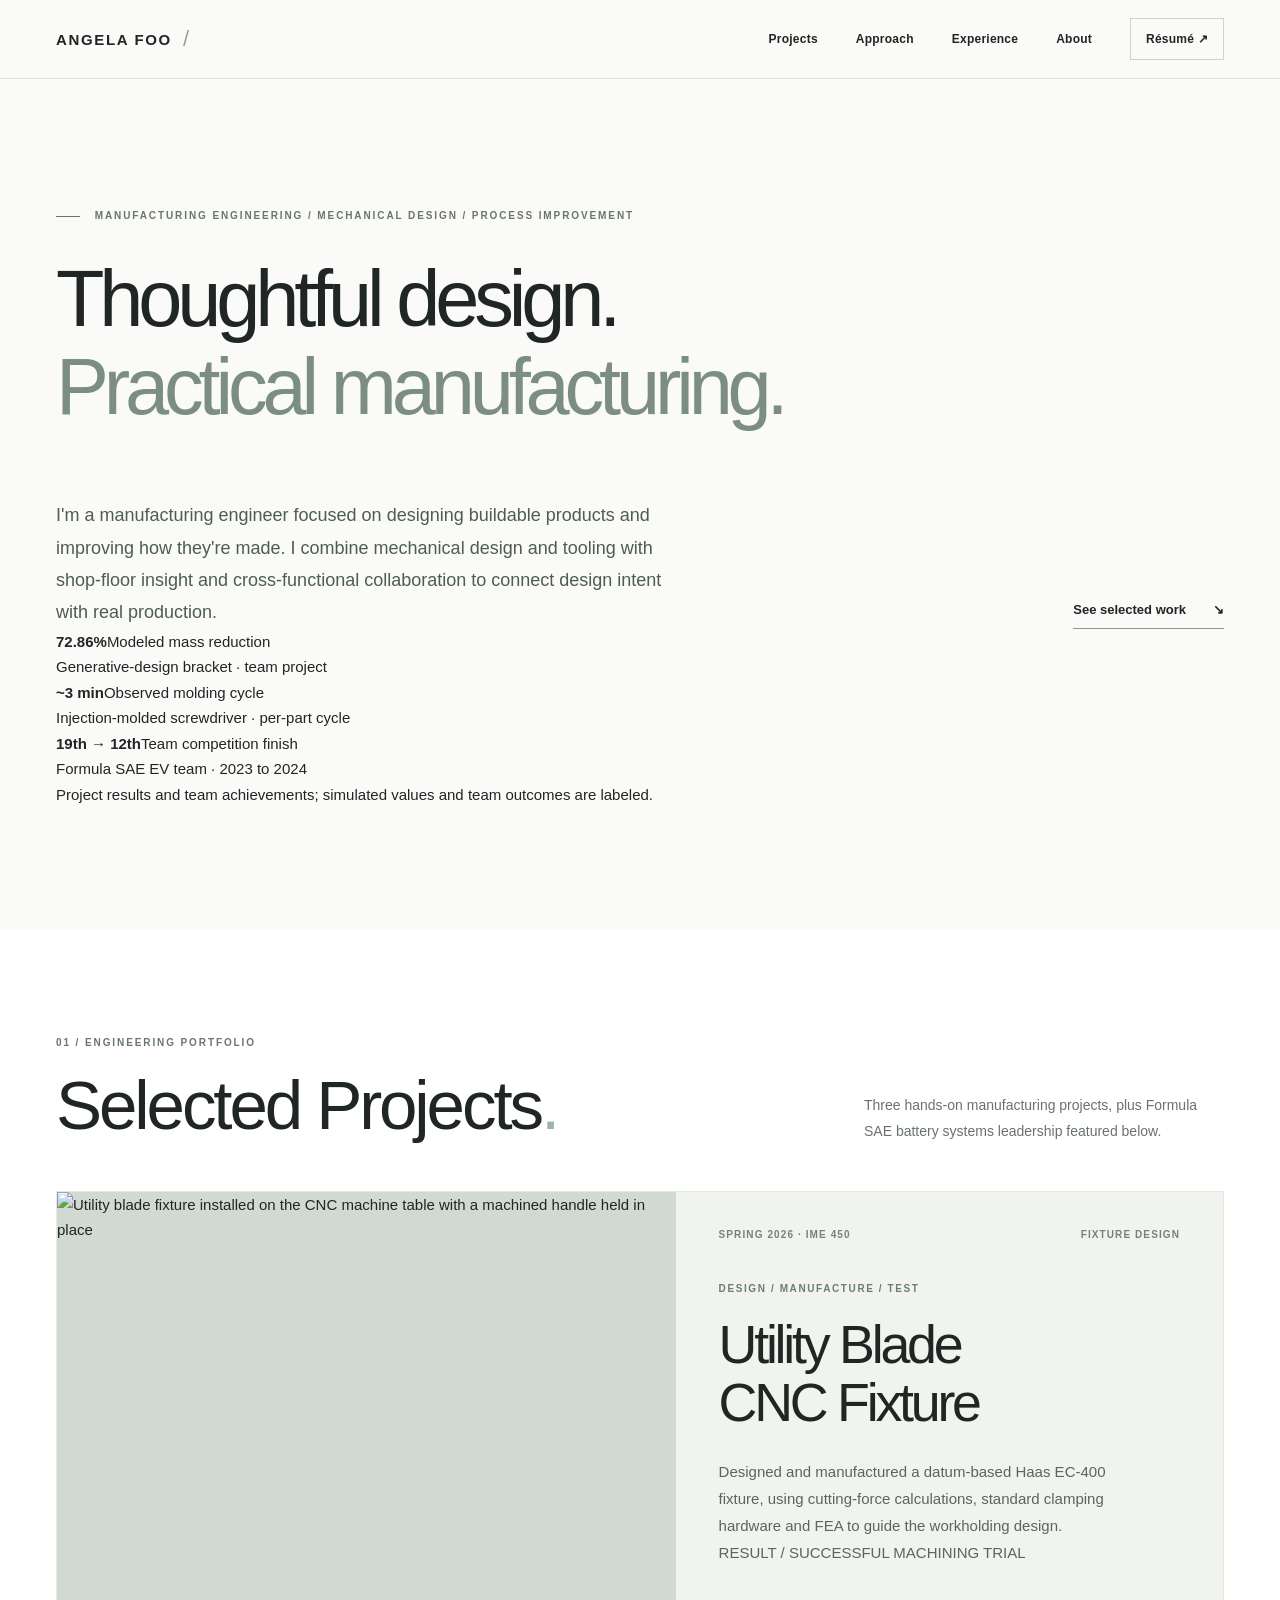
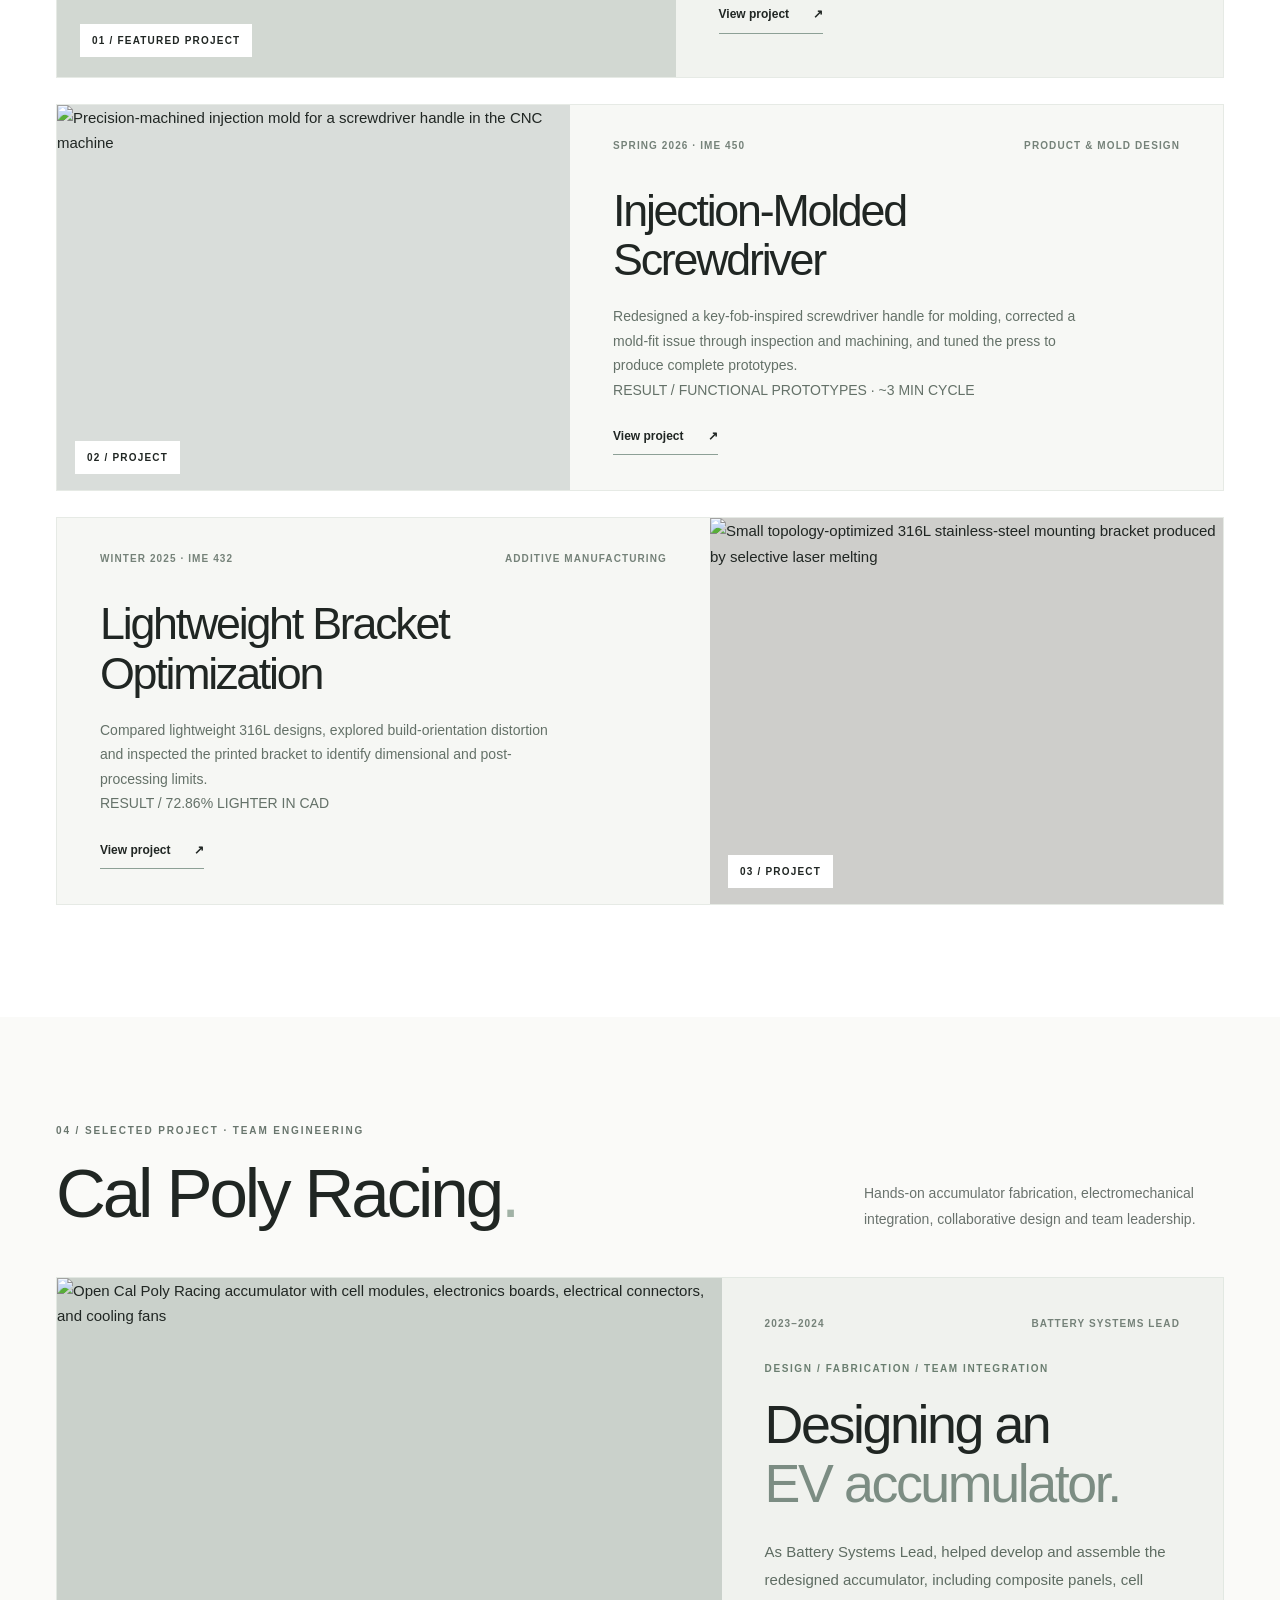
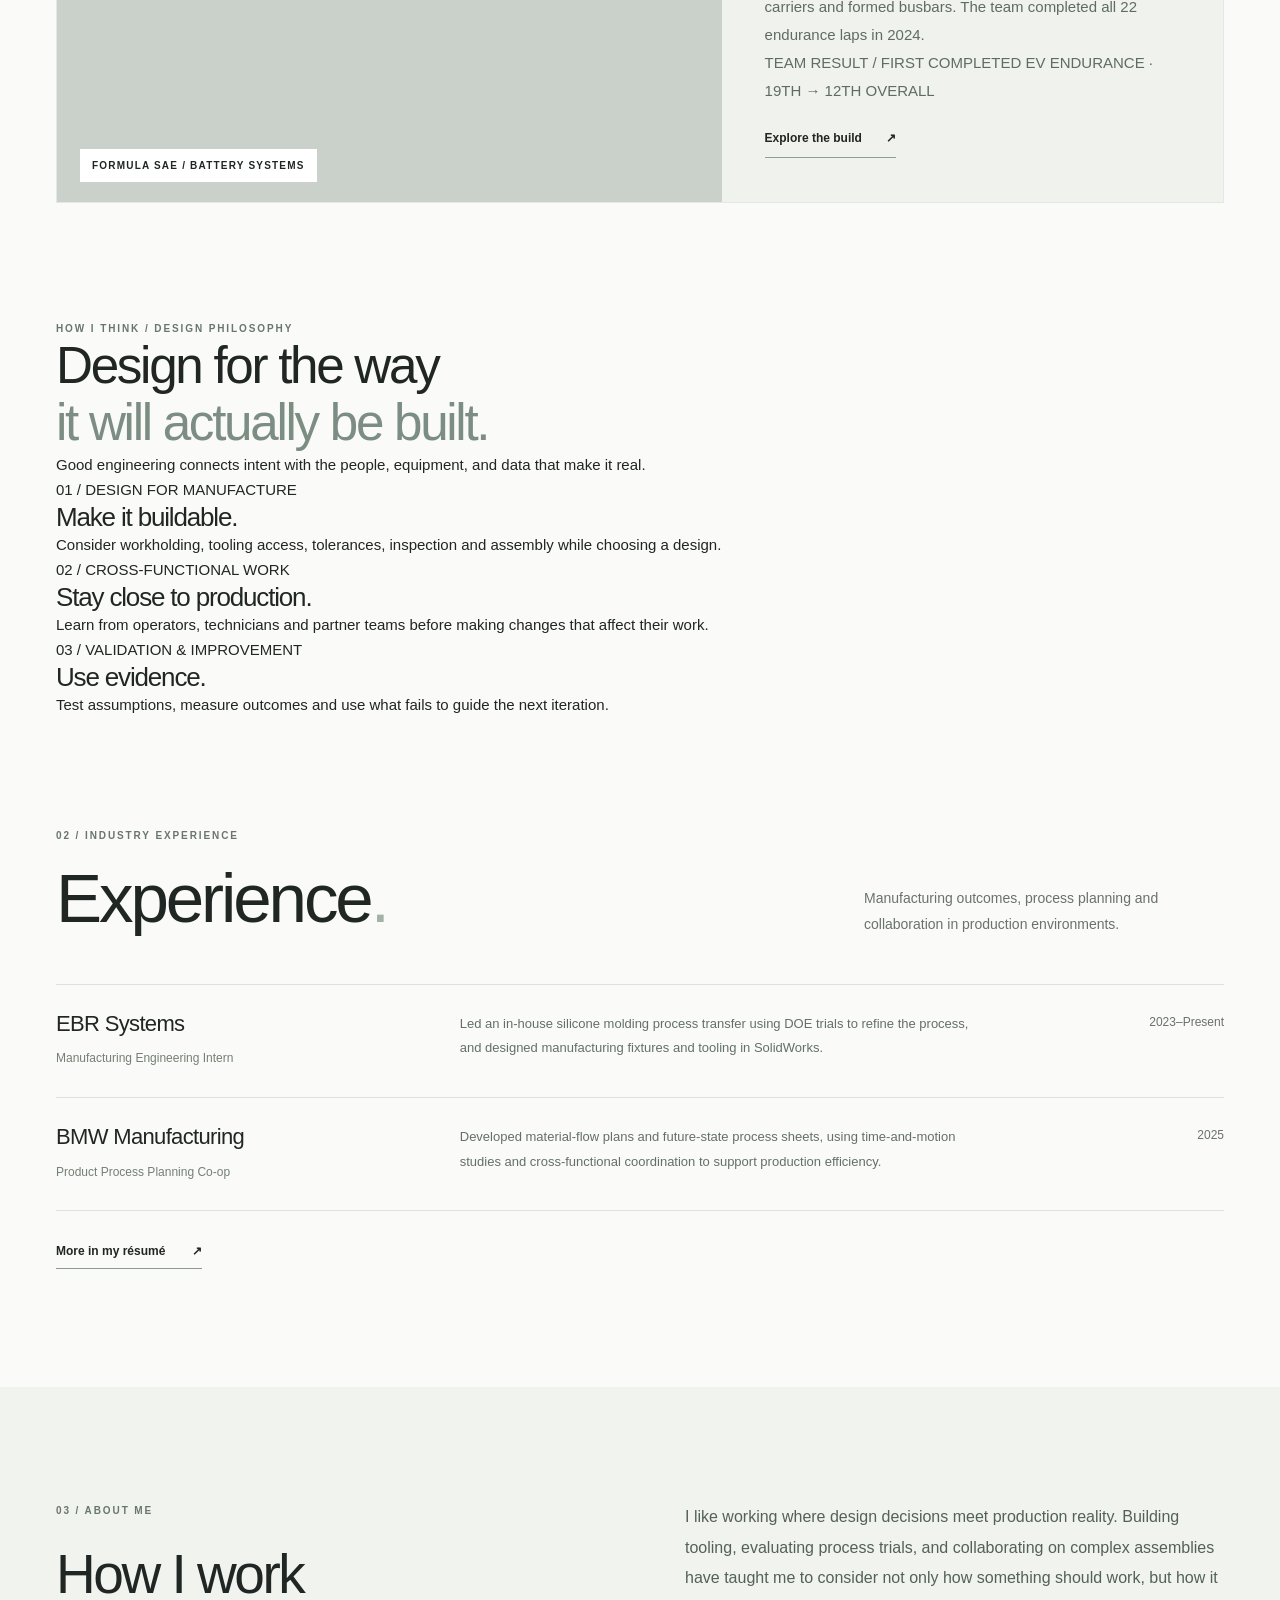
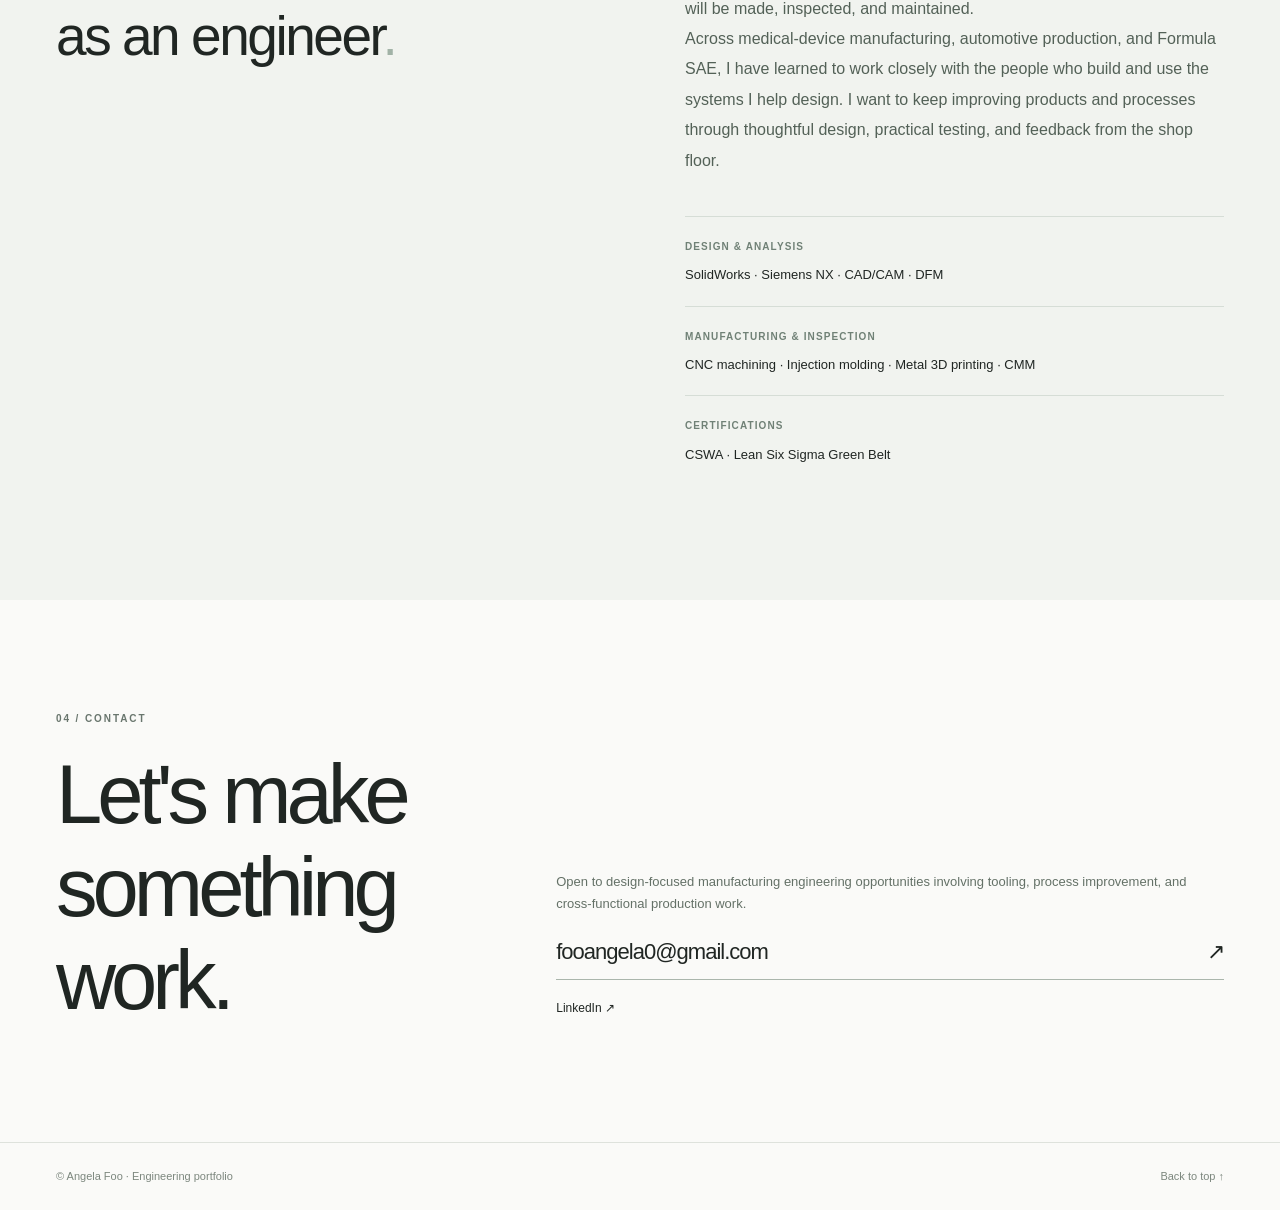
==== commit c5dcae2f: "Add files via upload" ====
--- a/index.html
+++ b/index.html
@@ -3,7 +3,7 @@
 <html lang="en">
 <head>
 <meta charset="utf-8"/><meta content="width=device-width,initial-scale=1" name="viewport"/>
-<meta content="#fafaf8" name="theme-color"/><meta content="Angela Foo — manufacturing engineer with a focus on mechanical design, CNC machining, tooling, and design for manufacturability. Selected academic engineering projects." name="description"/>
+<meta content="#fafaf8" name="theme-color"/><meta content="Angela Foo | Manufacturing engineering, mechanical design, tooling and continuous improvement. Selected projects with results, decisions, manufacturing processes and lessons learned." name="description"/>
 <title>Angela Foo — Manufacturing &amp; Design Engineering</title>
 <link href="styles.css" rel="stylesheet"/><script defer="" src="script.js"></script>
 </head>
@@ -12,58 +12,66 @@
 <header class="site-header"><div class="shell navigation">
 <a class="logo" href="index.html">ANGELA FOO<span class="logo-mark">/</span></a>
 <button aria-controls="site-nav" aria-expanded="false" class="menu-toggle" type="button">Menu <span aria-hidden="true">☰</span></button>
-<nav aria-label="Main navigation" class="site-nav" id="site-nav"><a href="#projects">Projects</a><a href="#experience">Experience</a><a href="#about">About</a><a class="nav-resume" href="assets/Angela_Foo_Resume.pdf" rel="noopener" target="_blank">Résumé <span aria-hidden="true">↗</span></a></nav>
+<nav aria-label="Main navigation" class="site-nav" id="site-nav"><a href="#projects">Projects</a><a href="#approach">Approach</a><a href="#experience">Experience</a><a href="#about">About</a><a class="nav-resume" href="assets/Angela_Foo_Resume.pdf" rel="noopener" target="_blank">Résumé <span aria-hidden="true">↗</span></a></nav>
 </div></header>
 <main id="main">
 <section class="hero shell">
-<p class="eyebrow"><span class="eyebrow-line"></span> PORTFOLIO / MANUFACTURING + MECHANICAL DESIGN</p>
-<h1>Designing the part.<br/><em>Thinking about the process.</em></h1>
-<div class="hero-bottom"><p>I'm a manufacturing engineer who enjoys bringing ideas to life through thoughtful design and hands-on problem-solving. I'm passionate about mechanical design and process improvement, and I believe great engineering comes from collaboration, learning directly from the shop floor, and understanding how designs translate into real-world manufacturing.</p><a class="text-link" href="#projects">Explore my projects <span aria-hidden="true">↘</span></a></div>
-</section>
+<p class="eyebrow"><span class="eyebrow-line"></span> MANUFACTURING ENGINEERING / MECHANICAL DESIGN / PROCESS IMPROVEMENT</p>
+<h1>Thoughtful design.<br/><em>Practical manufacturing.</em></h1>
+<div class="hero-bottom"><p>I'm a manufacturing engineer focused on designing buildable products and improving how they're made. I combine mechanical design and tooling with shop-floor insight and cross-functional collaboration to connect design intent with real production.</p><a class="text-link" href="#projects">See selected work <span aria-hidden="true">↘</span></a></div>
+<div aria-label="Evidence at a glance" class="hero-proof">
+<div class="hero-proof-grid">
+<div><strong>72.86%</strong><span>Modeled mass reduction</span><p>Generative-design bracket · team project</p></div>
+<div><strong>~3 min</strong><span>Observed molding cycle</span><p>Injection-molded screwdriver · per-part cycle</p></div>
+<div><strong>19th → 12th</strong><span>Team competition finish</span><p>Formula SAE EV team · 2023 to 2024</p></div>
+</div>
+<p class="proof-footnote">Project results and team achievements; simulated values and team outcomes are labeled.</p>
+</div></section>
 <section class="projects-section" id="projects">
 <div class="shell">
-<div class="section-bar"><div><p class="eyebrow">01 / ENGINEERING PORTFOLIO</p><h2>Selected Projects<span class="accent-dot">.</span></h2></div><p class="section-subtitle">Selected class projects in tooling, product development, CNC machining, additive manufacturing, and mechanical assembly. Racing experience follows.</p></div>
+<div class="section-bar"><div><p class="eyebrow">01 / ENGINEERING PORTFOLIO</p><h2>Selected Projects<span class="accent-dot">.</span></h2></div><p class="section-subtitle">Three hands-on manufacturing projects, plus Formula SAE battery systems leadership featured below.</p></div>
 <a aria-label="View project: Utility Blade CNC Fixture" class="featured-project" href="fixture.html">
 <div class="featured-media"><img alt="Utility blade fixture installed on the CNC machine table with a machined handle held in place" class="fixture-cover-photo" fetchpriority="high" src="assets/fixture-cnc-machine.webp"/><span class="photo-stamp">01 / FEATURED PROJECT</span></div>
-<div class="featured-copy"><div class="featured-top"><span>SPRING 2026 · IME 450</span><span>FIXTURE DESIGN</span></div><div class="featured-main"><p class="label-small">DESIGN / MANUFACTURE / TEST</p><h3>Utility Blade<br/>CNC Fixture</h3><p>Designed, machined, and tested a quick-change fixture for a Haas EC-400 horizontal mill, balancing part location, cutting-force resistance, and fast changeover.</p><span class="project-cta">View project <span aria-hidden="true">↗</span></span></div></div>
+<div class="featured-copy"><div class="featured-top"><span>SPRING 2026 · IME 450</span><span>FIXTURE DESIGN</span></div><div class="featured-main"><p class="label-small">DESIGN / MANUFACTURE / TEST</p><h3>Utility Blade<br/>CNC Fixture</h3><p>Designed and manufactured a datum-based Haas EC-400 fixture, using cutting-force calculations, standard clamping hardware and FEA to guide the workholding design.</p><p class="card-outcome">RESULT / SUCCESSFUL MACHINING TRIAL</p><span class="project-cta">View project <span aria-hidden="true">↗</span></span></div></div>
 </a>
 <a aria-label="View project: Injection-Molded Screwdriver" class="second-feature" href="injection.html">
 <div class="second-feature-media"><img alt="Precision-machined injection mold for a screwdriver handle in the CNC machine" loading="lazy" src="assets/mold-in-cnc.webp"/><span class="photo-stamp">02 / PROJECT</span></div>
-<div class="second-feature-copy"><div class="featured-top"><span>SPRING 2026 · IME 450</span><span>PRODUCT &amp; MOLD DESIGN</span></div><div><h3>Injection-Molded<br/>Screwdriver</h3><p>From a compact handle concept to CNC-machined aluminum tooling, molding trials, functional prototypes, and cost analysis.</p><span class="project-cta">View project <span aria-hidden="true">↗</span></span></div></div>
+<div class="second-feature-copy"><div class="featured-top"><span>SPRING 2026 · IME 450</span><span>PRODUCT &amp; MOLD DESIGN</span></div><div><h3>Injection-Molded<br/>Screwdriver</h3><p>Redesigned a key-fob-inspired screwdriver handle for molding, corrected a mold-fit issue through inspection and machining, and tuned the press to produce complete prototypes.</p><p class="card-outcome">RESULT / FUNCTIONAL PROTOTYPES · ~3 MIN CYCLE</p><span class="project-cta">View project <span aria-hidden="true">↗</span></span></div></div>
 </a>
 <a aria-label="View project: Lightweight Metal Bracket Optimization" class="second-feature third-feature" href="bracket.html">
 <div class="second-feature-media"><img alt="Small topology-optimized 316L stainless-steel mounting bracket produced by selective laser melting" loading="lazy" src="assets/bracket-printed-bracket.webp"/><span class="photo-stamp">03 / PROJECT</span></div>
-<div class="second-feature-copy"><div class="featured-top"><span>WINTER 2025 · IME 432</span><span>ADDITIVE MANUFACTURING</span></div><div><h3>Lightweight Bracket<br/>Optimization</h3><p>Three design approaches, structural simulation, and a stainless-steel metal print. The selected generative design achieved a calculated 72.86% mass reduction.</p><span class="project-cta">View project <span aria-hidden="true">↗</span></span></div></div>
+<div class="second-feature-copy"><div class="featured-top"><span>WINTER 2025 · IME 432</span><span>ADDITIVE MANUFACTURING</span></div><div><h3>Lightweight Bracket<br/>Optimization</h3><p>Compared lightweight 316L designs, explored build-orientation distortion and inspected the printed bracket to identify dimensional and post-processing limits.</p><p class="card-outcome">RESULT / 72.86% LIGHTER IN CAD</p><span class="project-cta">View project <span aria-hidden="true">↗</span></span></div></div>
 </a>
-<a aria-label="View project: Geneva Wheel Mechanical Assembly" class="second-feature fourth-feature" href="geneva.html">
-<div class="second-feature-media"><img alt="Completed Geneva mechanism with a human-inspired sheet-metal support" loading="lazy" src="assets/geneva-assembled.webp"/><span class="photo-stamp">04 / PROJECT</span></div>
-<div class="second-feature-copy"><div class="featured-top"><span>IME 244 · CAL POLY</span><span>HUMAN-INSPIRED SUPPORT DESIGN</span></div><div><h3>Geneva Wheel<br/>Assembly</h3><p>A multi-process Geneva-drive assembly featuring a custom sheet-metal support shaped to resemble a person lifting the mechanism.</p><span class="project-cta">View project <span aria-hidden="true">↗</span></span></div></div>
-</a>
-<div aria-label="Additional academic projects" class="projects-list">
-<a class="project-row" href="project.html?project=cnc-metrology"><span class="project-number">05</span><div class="project-row-title"><h3>CNC Machining &amp; First-Article Inspection</h3><p>Manual programming, Haas VF-2 milling, Zeiss CMM inspection</p></div><span class="project-category">MACHINING / METROLOGY</span><span aria-hidden="true" class="row-arrow">↗</span></a>
-<a class="project-row" href="project.html?project=ar-capstone"><span class="project-number">06</span><div class="project-row-title"><h3>AR-Guided Assembly &amp; Inspection</h3><p>HoloLens 2 templates, assembly guidance, and usability testing</p></div><span class="project-category">CAPSTONE / SYSTEMS</span><span aria-hidden="true" class="row-arrow">↗</span></a>
-<a class="project-row" href="project.html?project=sand-casting"><span class="project-number">07</span><div class="project-row-title"><h3>Sand-Cast Medallion</h3><p>Pattern design, wax machining, and sodium-silicate sand molding</p></div><span class="project-category">CAD/CAM / CASTING</span><span aria-hidden="true" class="row-arrow">↗</span></a>
-<a class="project-row" href="project.html?project=bluetooth-speaker"><span class="project-number">08</span><div class="project-row-title"><h3>Bluetooth Speaker Fabrication</h3><p>Laser-cut acrylic enclosure and electronics assembly</p></div><span class="project-category">FABRICATION / ASSEMBLY</span><span aria-hidden="true" class="row-arrow">↗</span></a>
-</div>
+
 </div>
 </section>
 <section aria-labelledby="racing-feature-heading" class="racing-feature" id="racing">
 <div class="shell">
-<div class="section-bar racing-feature-bar"><div><p class="eyebrow">BEYOND THE CLASSROOM / TEAM ENGINEERING</p><h2 id="racing-feature-heading">Cal Poly Racing<span class="accent-dot">.</span></h2></div><p class="section-subtitle">A student engineering team where I took on design, manufacturing, and systems-level leadership.</p></div>
+<div class="section-bar racing-feature-bar"><div><p class="eyebrow">04 / SELECTED PROJECT · TEAM ENGINEERING</p><h2 id="racing-feature-heading">Cal Poly Racing<span class="accent-dot">.</span></h2></div><p class="section-subtitle">Hands-on accumulator fabrication, electromechanical integration, collaborative design and team leadership.</p></div>
 <a aria-label="Read about Cal Poly Racing battery systems engineering" class="racing-feature-link" href="racing.html">
 <div class="racing-feature-media"><img alt="Open Cal Poly Racing accumulator with cell modules, electronics boards, electrical connectors, and cooling fans" loading="lazy" src="assets/racing-accumulator-overview.webp"/><span class="photo-stamp">FORMULA SAE / BATTERY SYSTEMS</span></div>
-<div class="racing-feature-copy"><div class="featured-top"><span>2023–2024</span><span>BATTERY SYSTEMS LEAD</span></div><div><p class="label-small">DESIGN / FABRICATION / SYSTEM INTEGRATION</p><h3>Engineering a<br/><em>480-cell</em> accumulator.</h3><p>Designed battery enclosure packaging and helped manufacture and assemble the accumulator, integrating a carbon-fiber structure, cell carriers, thermal management, and data acquisition.</p><span class="project-cta">Explore the build <span aria-hidden="true">↗</span></span></div></div>
+<div class="racing-feature-copy"><div class="featured-top"><span>2023–2024</span><span>BATTERY SYSTEMS LEAD</span></div><div><p class="label-small">DESIGN / FABRICATION / TEAM INTEGRATION</p><h3>Designing an<br/><em>EV accumulator.</em></h3><p>As Battery Systems Lead, helped develop and assemble the redesigned accumulator, including composite panels, cell carriers and formed busbars. The team completed all 22 endurance laps in 2024.</p><p class="card-outcome">TEAM RESULT / FIRST COMPLETED EV ENDURANCE · 19TH → 12TH OVERALL</p><span class="project-cta">Explore the build <span aria-hidden="true">↗</span></span></div></div>
 </a>
 </div>
 </section>
-<section class="process-band"><div class="shell process-band-inner"><p class="eyebrow">HOW I APPROACH DESIGN</p><p>Design should account for more than geometry — <em>how a part is located, manufactured, assembled, and inspected</em> matters just as much.</p></div></section>
+<section aria-labelledby="approach-title" class="principles-section" id="approach">
+<div class="shell">
+<div class="principles-header"><div><p class="eyebrow">HOW I THINK / DESIGN PHILOSOPHY</p><h2 id="approach-title">Design for the way<br/><em>it will actually be built.</em></h2></div>
+<p>Good engineering connects intent with the people, equipment, and data that make it real.</p></div>
+<div class="principles-grid">
+<article><span>01 / DESIGN FOR MANUFACTURE</span><h3>Make it buildable.</h3><p>Consider workholding, tooling access, tolerances, inspection and assembly while choosing a design.</p></article>
+<article><span>02 / CROSS-FUNCTIONAL WORK</span><h3>Stay close to production.</h3><p>Learn from operators, technicians and partner teams before making changes that affect their work.</p></article>
+<article><span>03 / VALIDATION &amp; IMPROVEMENT</span><h3>Use evidence.</h3><p>Test assumptions, measure outcomes and use what fails to guide the next iteration.</p></article>
+</div>
+</div>
+</section>
 <section class="experience-section shell" id="experience">
-<div class="section-bar"><div><p class="eyebrow">02 / INDUSTRY EXPERIENCE</p><h2>Experience<span class="accent-dot">.</span></h2></div><p class="section-subtitle">Hands-on classroom work, supported by experience in real manufacturing environments.</p></div>
-<div class="experience-rows"><div class="experience-row"><div><h3>EBR Systems</h3><span>Manufacturing Engineering Intern</span></div><p>Fixture and tooling design, additive prototyping, process development, and manufacturing quality.</p><span class="experience-date">2023–Present</span></div><div class="experience-row"><div><h3>BMW Manufacturing</h3><span>Product Process Planning Co-op</span></div><p>Production process planning, material-flow coordination, and time-and-motion studies.</p><span class="experience-date">2025</span></div></div>
+<div class="section-bar"><div><p class="eyebrow">02 / INDUSTRY EXPERIENCE</p><h2>Experience<span class="accent-dot">.</span></h2></div><p class="section-subtitle">Manufacturing outcomes, process planning and collaboration in production environments.</p></div>
+<div class="experience-rows"><div class="experience-row"><div><h3>EBR Systems</h3><span>Manufacturing Engineering Intern</span></div><p>Led an in-house silicone molding process transfer using DOE trials to refine the process, and designed manufacturing fixtures and tooling in SolidWorks.</p><span class="experience-date">2023–Present</span></div><div class="experience-row"><div><h3>BMW Manufacturing</h3><span>Product Process Planning Co-op</span></div><p>Developed material-flow plans and future-state process sheets, using time-and-motion studies and cross-functional coordination to support production efficiency.</p><span class="experience-date">2025</span></div></div>
 <a class="text-link smaller" href="assets/Angela_Foo_Resume.pdf" rel="noopener" target="_blank">More in my résumé <span aria-hidden="true">↗</span></a>
 </section>
-<section class="about-section" id="about"><div class="shell about-grid"><div><p class="eyebrow">03 / ABOUT ME</p><h2>Engineering with<br/>hands-on intent<span class="accent-dot">.</span></h2></div><div class="about-copy"><p>Throughout my engineering experiences, I've developed a strong appreciation for the connection between design and manufacturing. From designing and machining tooling to working on production processes and building complex assemblies, I've learned how valuable it is to understand not just how something should function, but how it can be manufactured efficiently and reliably.</p><p class="about-followup">My experiences at EBR Systems, BMW Manufacturing, and Cal Poly Racing have reinforced the importance of working closely with different teams and learning from the people directly involved in production. I enjoy being involved throughout the engineering process, asking questions, understanding challenges firsthand, and finding opportunities to improve both products and processes.</p><p class="about-followup">As I continue developing as an engineer, I'm excited to pursue opportunities that allow me to combine creative design, practical problem-solving, and hands-on manufacturing experience.</p><div class="about-meta"><div><span>DESIGN &amp; ANALYSIS</span><p>SolidWorks · Siemens NX · CAD/CAM · DFM</p></div><div><span>MANUFACTURING &amp; INSPECTION</span><p>CNC machining · Injection molding · Metal 3D printing · CMM</p></div><div><span>CERTIFICATIONS</span><p>CSWA · Lean Six Sigma Green Belt</p></div></div></div></div></section>
-<section class="contact-section shell" id="contact"><p class="eyebrow">04 / CONTACT</p><div class="contact-layout"><h2>Let's make<br/>something work.</h2><div><p>Interested in design-centered manufacturing engineering opportunities.</p><a class="contact-link" href="mailto:fooangela0@gmail.com">fooangela0@gmail.com <span>↗</span></a><a class="social-link" href="https://www.linkedin.com/in/angiefoo/" rel="noopener noreferrer" target="_blank">LinkedIn ↗</a></div></div></section>
+<section class="about-section" id="about"><div class="shell about-grid"><div><p class="eyebrow">03 / ABOUT ME</p><h2>How I work<br/>as an engineer<span class="accent-dot">.</span></h2></div><div class="about-copy"><p>I like working where design decisions meet production reality. Building tooling, evaluating process trials, and collaborating on complex assemblies have taught me to consider not only how something should work, but how it will be made, inspected, and maintained.</p><p class="about-followup">Across medical-device manufacturing, automotive production, and Formula SAE, I have learned to work closely with the people who build and use the systems I help design. I want to keep improving products and processes through thoughtful design, practical testing, and feedback from the shop floor.</p><div class="about-meta"><div><span>DESIGN &amp; ANALYSIS</span><p>SolidWorks · Siemens NX · CAD/CAM · DFM</p></div><div><span>MANUFACTURING &amp; INSPECTION</span><p>CNC machining · Injection molding · Metal 3D printing · CMM</p></div><div><span>CERTIFICATIONS</span><p>CSWA · Lean Six Sigma Green Belt</p></div></div></div></div></section>
+<section class="contact-section shell" id="contact"><p class="eyebrow">04 / CONTACT</p><div class="contact-layout"><h2>Let's make<br/>something work.</h2><div><p>Open to design-focused manufacturing engineering opportunities involving tooling, process improvement, and cross-functional production work.</p><a class="contact-link" href="mailto:fooangela0@gmail.com">fooangela0@gmail.com <span>↗</span></a><a class="social-link" href="https://www.linkedin.com/in/angiefoo/" rel="noopener noreferrer" target="_blank">LinkedIn ↗</a></div></div></section>
 </main>
 <footer class="site-footer"><div class="shell footer-flex"><span>© Angela Foo · Engineering portfolio</span><a href="#top">Back to top ↑</a></div></footer>
 </body></html>
